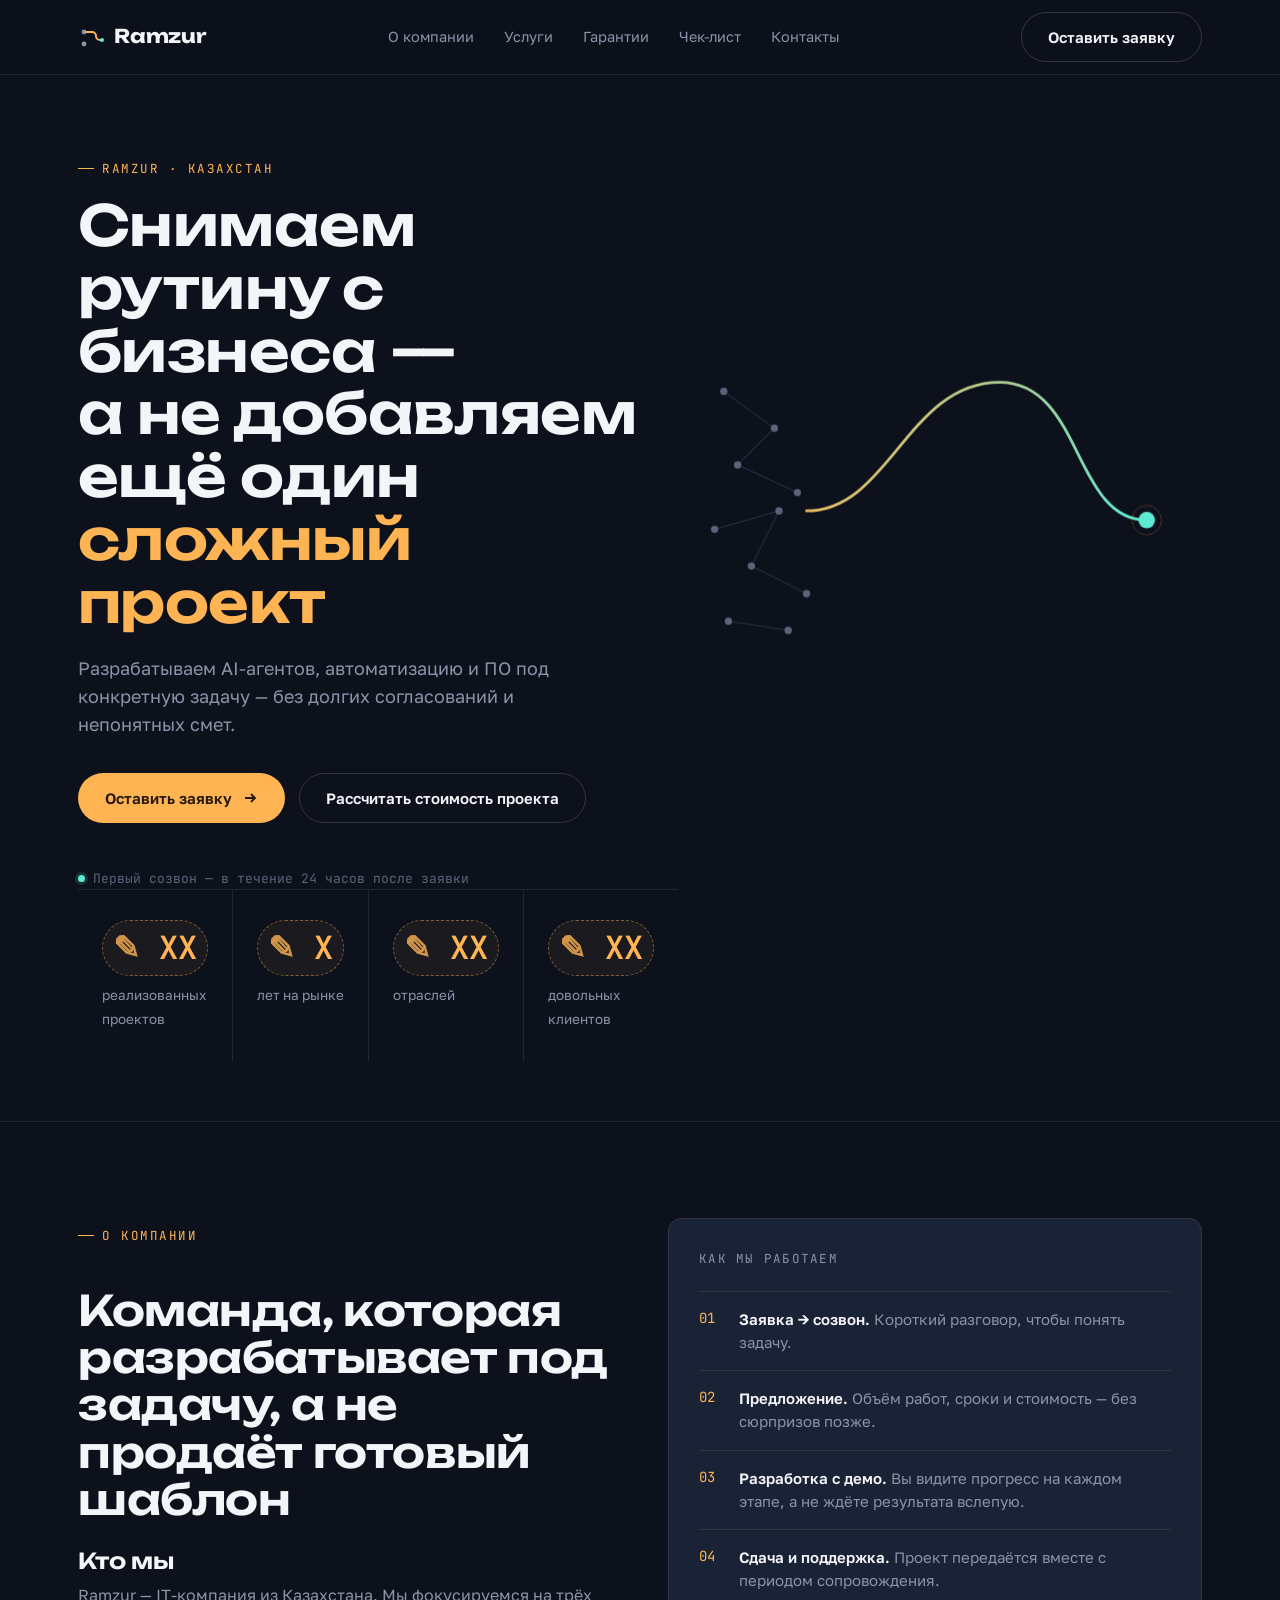
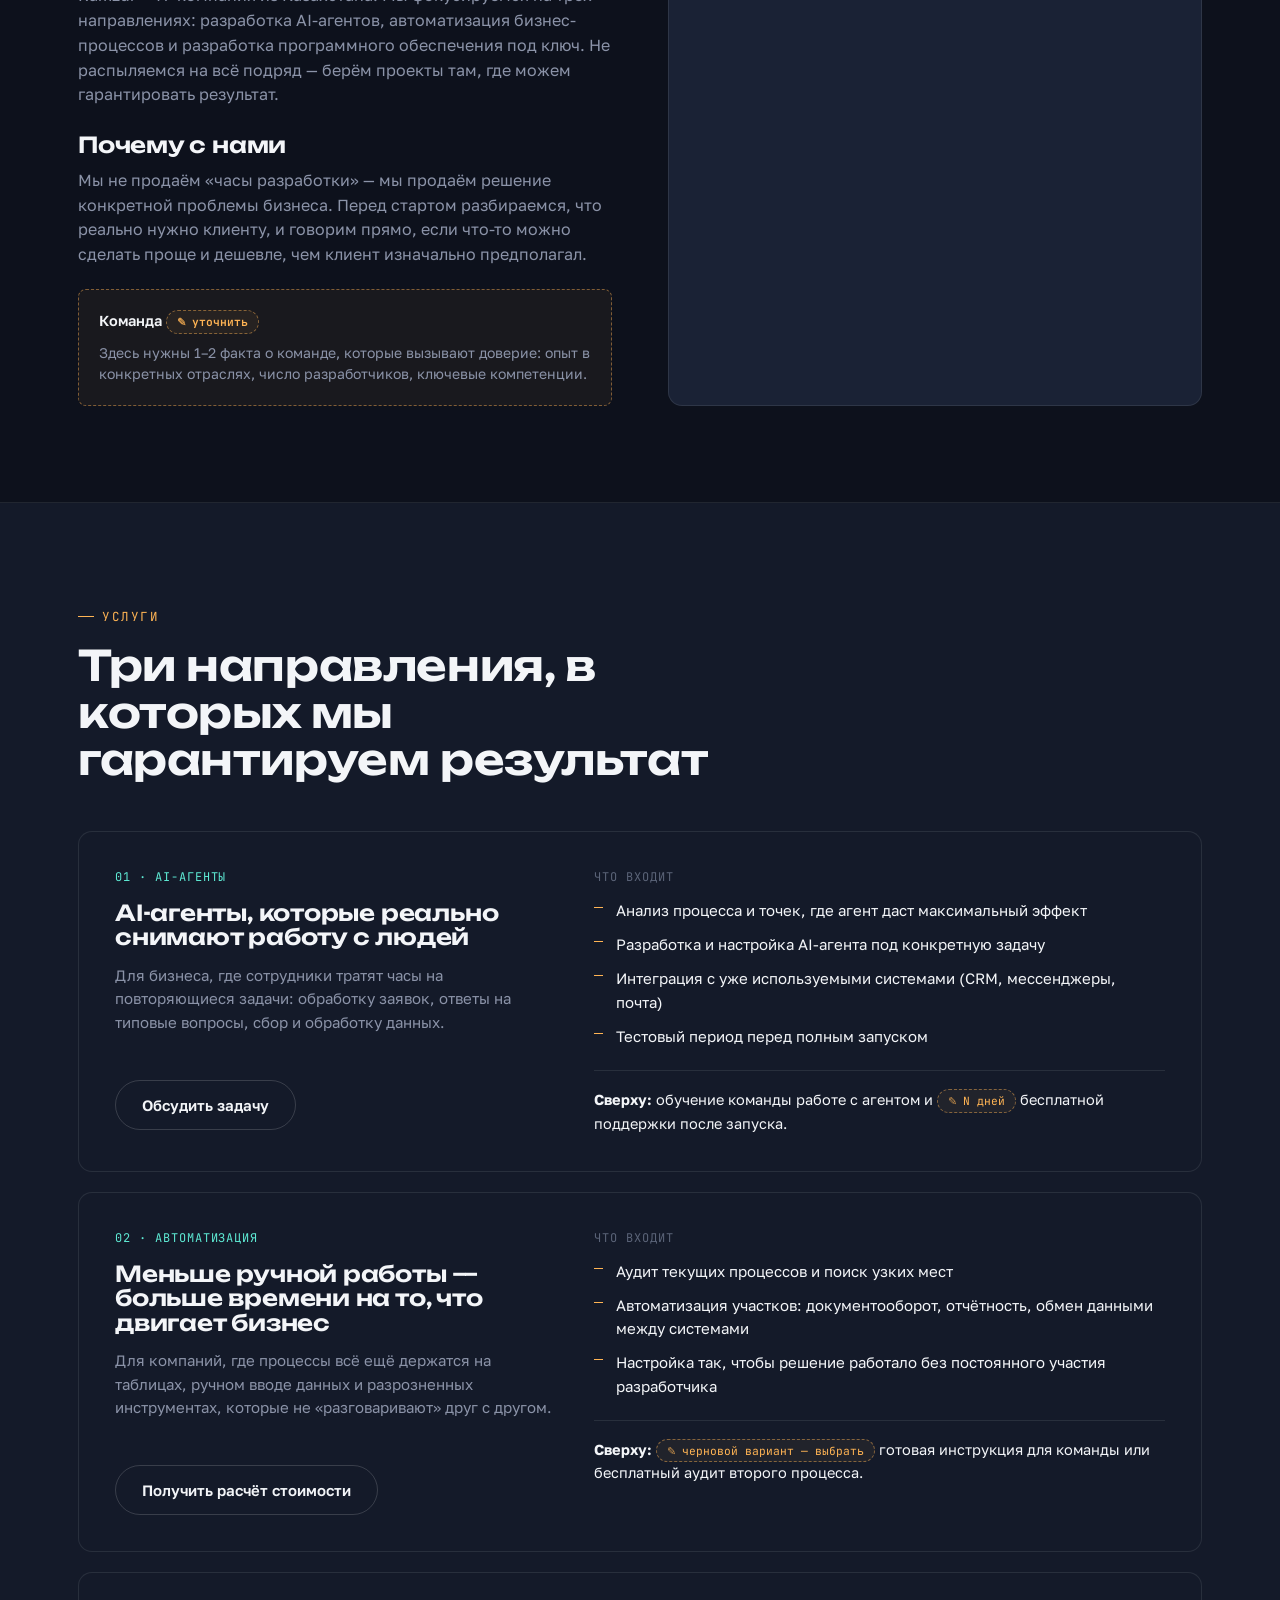
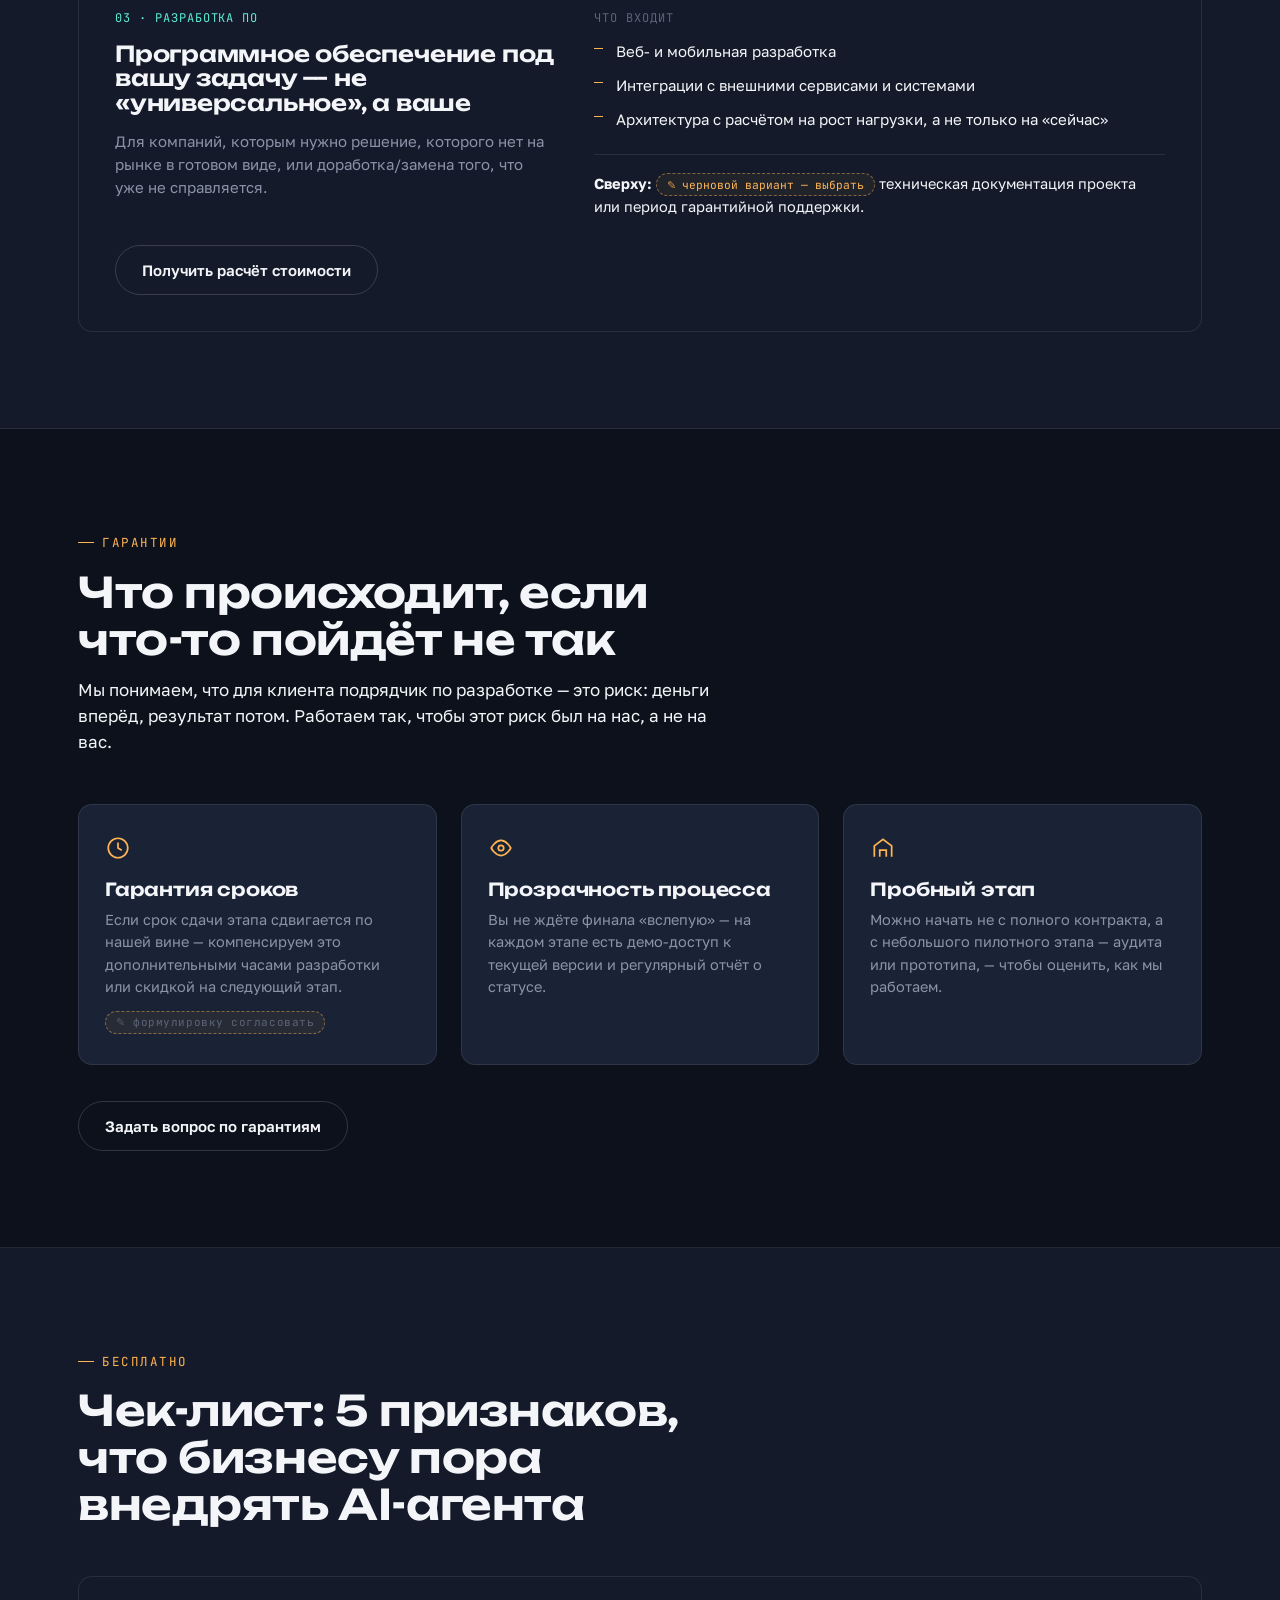
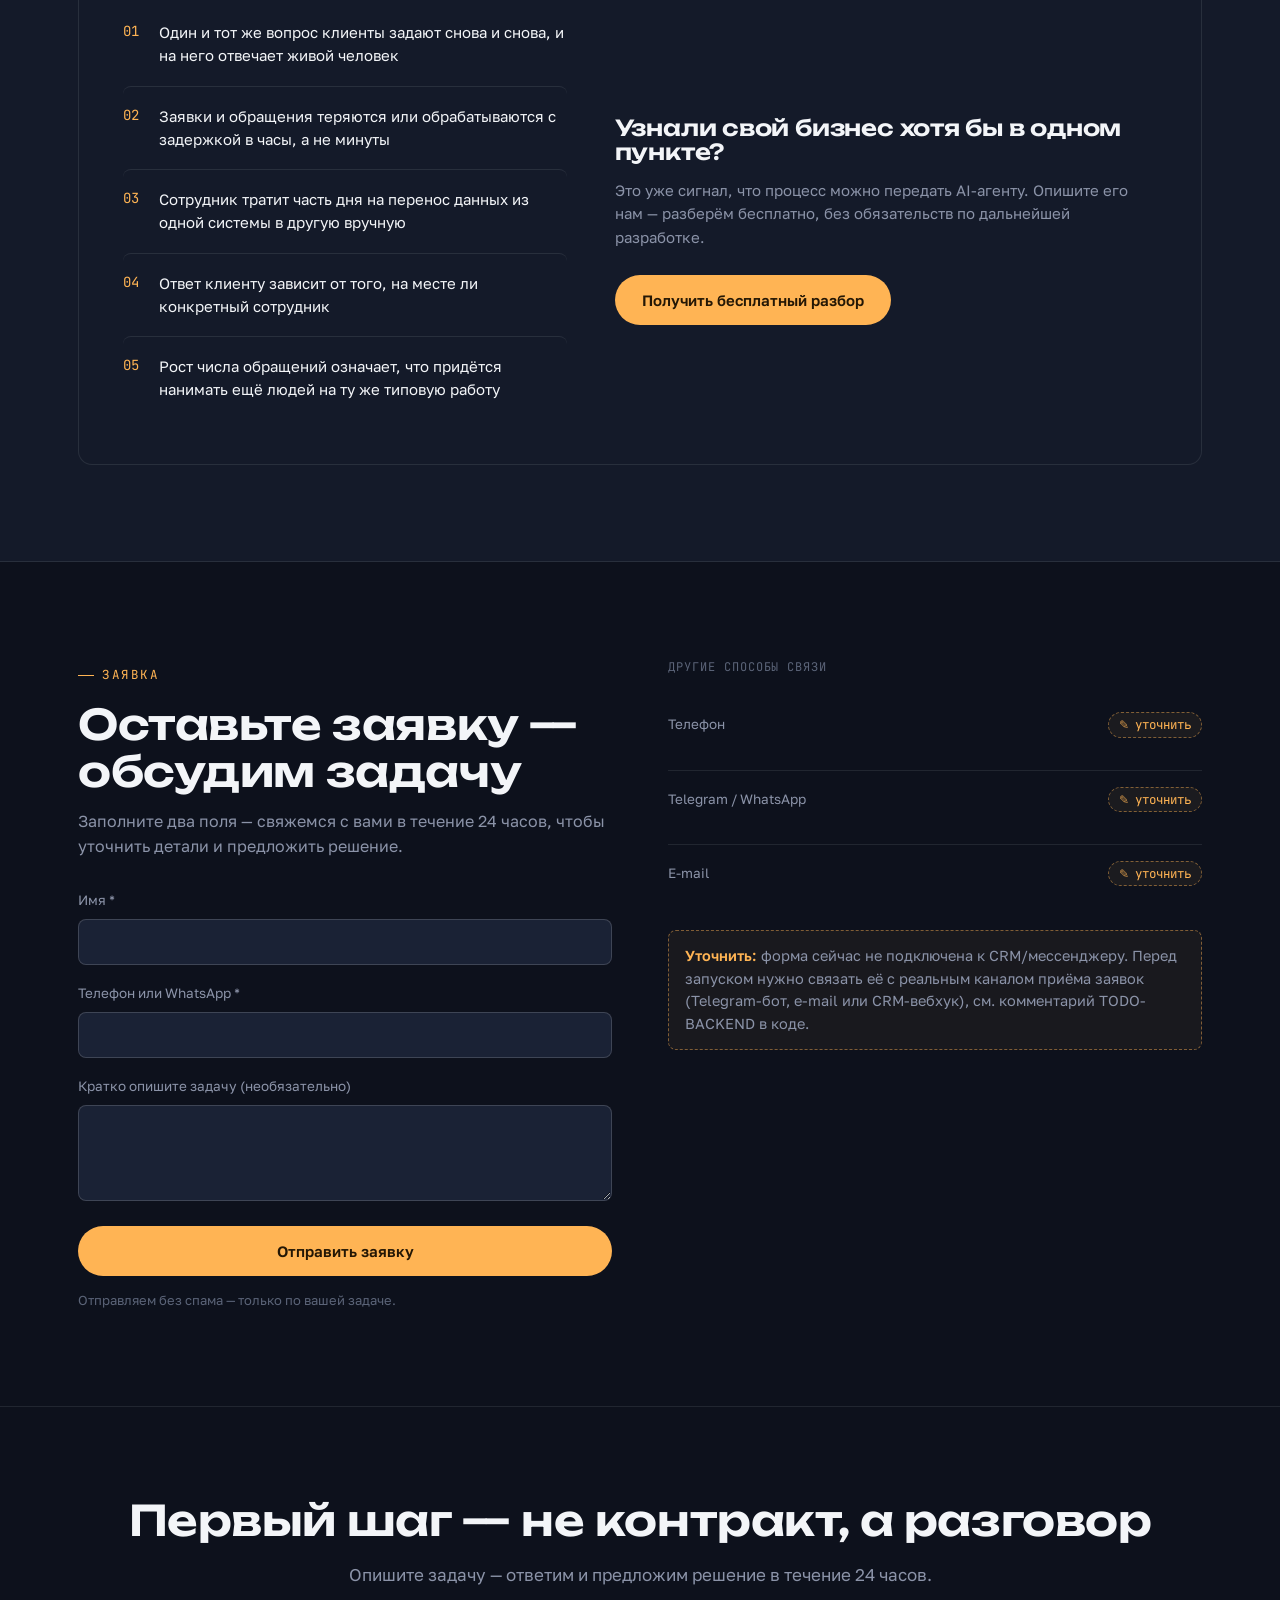
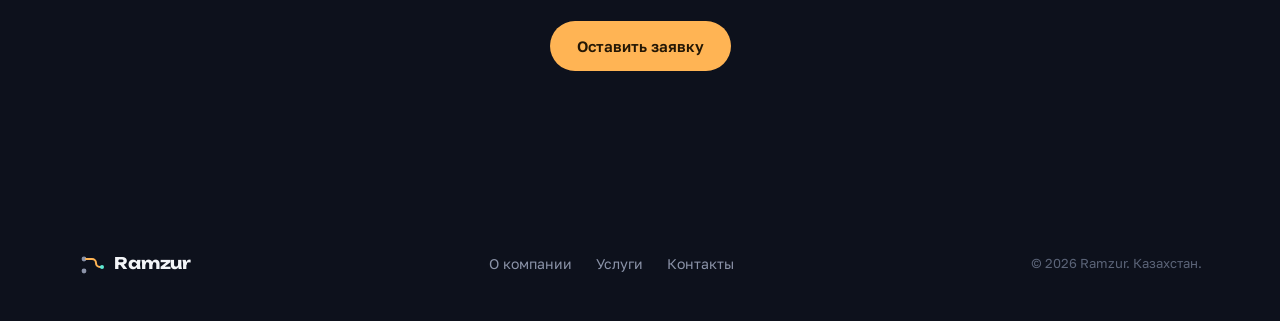
==== index.html @ 0170650f "first commit" ====
<!DOCTYPE html>
<html lang="ru">
<head>
<meta charset="UTF-8">
<meta name="viewport" content="width=device-width, initial-scale=1.0">
<title>Ramzur — автоматизация и AI-агенты для бизнеса</title>
<meta name="description" content="Разрабатываем AI-агентов, автоматизацию процессов и ПО под задачу. Первый созвон — в течение 24 часов после заявки.">

<!--
  ============================================================
  ПЕРЕД ПУБЛИКАЦИЕЙ — ЗАМЕНИТЬ ПЛЕЙСХОЛДЕРЫ:
  Все места, помеченные классом "ph" (пунктирная рамка) и/или
  комментарием "УТОЧНИТЬ", содержат реальные данные компании,
  которые нужно вставить: цифры в шапке, контакты, условия
  гарантии, факты о команде. Список полностью — в конце файла
  в комментарии CHECKLIST-BEFORE-LAUNCH.

  Форма заявки сейчас НЕ отправляет данные на сервер —
  см. комментарий TODO-BACKEND в блоке <script>.
  ============================================================
-->

<link rel="preconnect" href="https://fonts.googleapis.com">
<link rel="preconnect" href="https://fonts.gstatic.com" crossorigin>
<link href="https://fonts.googleapis.com/css2?family=Unbounded:wght@500;600;700;800&family=Golos+Text:wght@400;500;600;700&family=JetBrains+Mono:wght@400;500;600&display=swap" rel="stylesheet">

<link rel="stylesheet" href="style.css">
</head>
<body>
<div class="scroll-progress" id="scrollProgress"></div>

<!-- ============ NAV ============ -->
<header class="nav">
  <div class="wrap">
    <a href="#hero" class="logo">
      <svg viewBox="0 0 26 26" fill="none"><circle cx="6" cy="20" r="2.4" fill="#8B93A8"/><circle cx="6" cy="8" r="2.4" fill="#8B93A8"/><path d="M8 8h6a4 4 0 0 1 4 4v0a4 4 0 0 0 4 4h2" stroke="#FFB454" stroke-width="2" stroke-linecap="round"/><circle cx="24" cy="16" r="2" fill="#5EEAD4"/></svg>
      Ramzur
    </a>
    <nav class="nav-links">
      <a href="#about">О компании</a>
      <a href="#services">Услуги</a>
      <a href="#guarantees">Гарантии</a>
      <a href="#checklist">Чек-лист</a>
      <a href="#contact">Контакты</a>
    </nav>
    <div class="nav-actions">
      <button type="button" class="btn btn-ghost nav-only js-open-modal"
        data-title="Оставьте заявку" data-sub="Заполните два поля — свяжемся с вами в течение 24 часов."
        data-placeholder="">Оставить заявку</button>
      <button class="nav-toggle" id="navToggle" aria-label="Меню">
        <svg viewBox="0 0 24 24" fill="none" stroke="currentColor" stroke-width="1.8"><path d="M3 6h18M3 12h18M3 18h18"/></svg>
      </button>
    </div>
  </div>
  <div class="mobile-menu" id="mobileMenu">
    <a href="#about">О компании</a>
    <a href="#services">Услуги</a>
    <a href="#guarantees">Гарантии</a>
    <a href="#checklist">Чек-лист</a>
    <a href="#contact">Контакты</a>
  </div>
</header>

<!-- ============ HERO ============ -->
<section class="hero" id="hero">
  <div class="wrap">
    <div>
      <span class="eyebrow">Ramzur · Казахстан</span>
      <h1>Снимаем рутину с бизнеса —<br>а не добавляем ещё один <em>сложный проект</em></h1>
      <p class="hero-sub">Разрабатываем AI-агентов, автоматизацию и ПО под конкретную задачу — без долгих согласований и непонятных смет.</p>
      <div class="hero-ctas">
        <button type="button" class="btn btn-primary js-open-modal"
          data-title="Оставьте заявку" data-sub="Заполните два поля — свяжемся с вами в течение 24 часов."
          data-placeholder="">
          Оставить заявку
          <svg viewBox="0 0 16 16" fill="none" stroke="currentColor" stroke-width="1.8"><path d="M3 8h10M9 4l4 4-4 4"/></svg>
        </button>
        <button type="button" class="btn btn-ghost js-open-modal"
          data-title="Расчёт стоимости проекта" data-sub="Расскажите коротко о задаче — пришлём ориентировочный расчёт и сроки."
          data-placeholder="Например: нужен AI-агент для обработки заявок">Рассчитать стоимость проекта</button>
      </div>
      <div class="hero-note"><span class="dot"></span> Первый созвон — в течение 24 часов после заявки</div>
    </div>

    <div class="hero-visual" aria-hidden="true">
      <svg viewBox="0 0 560 420" fill="none">
        <!-- scattered "manual routine" nodes, left side -->
        <g class="chaos-group" stroke="#3A4258" stroke-width="1.4">
          <line class="chaos-line" x1="40" y1="70" x2="95" y2="110"/>
          <line class="chaos-line" x1="95" y1="110" x2="55" y2="150"/>
          <line class="chaos-line" x1="55" y1="150" x2="120" y2="180"/>
          <line class="chaos-line" x1="30" y1="220" x2="100" y2="200"/>
          <line class="chaos-line" x1="100" y1="200" x2="70" y2="260"/>
          <line class="chaos-line" x1="70" y1="260" x2="130" y2="290"/>
          <line class="chaos-line" x1="45" y1="320" x2="110" y2="330"/>
        </g>
        <g fill="#5B6478">
          <circle cx="40" cy="70" r="4"/>
          <circle cx="95" cy="110" r="4"/>
          <circle cx="55" cy="150" r="4"/>
          <circle cx="120" cy="180" r="4"/>
          <circle cx="30" cy="220" r="4"/>
          <circle cx="100" cy="200" r="4"/>
          <circle cx="70" cy="260" r="4"/>
          <circle cx="130" cy="290" r="4"/>
          <circle cx="45" cy="320" r="4"/>
          <circle cx="110" cy="330" r="4"/>
        </g>

        <!-- the resolving flow line -->
        <path class="flow-path" d="M130 200 C 220 200, 240 60, 340 60 C 430 60, 420 210, 500 210"
          stroke="url(#flowGrad)" stroke-width="3" stroke-linecap="round" fill="none"
          pathLength="1"/>

        <circle class="flow-node" cx="500" cy="210" r="9" fill="url(#flowGrad)"/>
        <circle cx="500" cy="210" r="16" fill="none" stroke="#FFB454" stroke-opacity="0.25" stroke-width="1"/>
        <circle class="pulse-ring" cx="500" cy="210" r="16" fill="none" stroke="#FFB454" stroke-width="1.2"/>

        <defs>
          <linearGradient id="flowGrad" x1="130" y1="60" x2="500" y2="210" gradientUnits="userSpaceOnUse">
            <stop offset="0" stop-color="#FFB454"/>
            <stop offset="1" stop-color="#5EEAD4"/>
          </linearGradient>
        </defs>
      </svg>
    </div>
  </div>

  <div class="wrap">
    <div class="stats">
      <div class="stat reveal"><span class="stat-num ph">XX</span><span class="stat-label">реализованных проектов</span></div>
      <div class="stat reveal"><span class="stat-num ph">X</span><span class="stat-label">лет на рынке</span></div>
      <div class="stat reveal"><span class="stat-num ph">XX</span><span class="stat-label">отраслей</span></div>
      <div class="stat reveal"><span class="stat-num ph">XX</span><span class="stat-label">довольных клиентов</span></div>
    </div>
  </div>
</section>

<!-- ============ ABOUT ============ -->
<section class="section" id="about">
  <div class="wrap about-grid">
    <div class="about-copy reveal">
      <span class="eyebrow">О компании</span>
      <h2>Команда, которая разрабатывает под задачу, а не продаёт готовый шаблон</h2>
      <div>
        <h3>Кто мы</h3>
        <p class="muted">Ramzur — IT-компания из Казахстана. Мы фокусируемся на трёх направлениях: разработка AI-агентов, автоматизация бизнес-процессов и разработка программного обеспечения под ключ. Не распыляемся на всё подряд — берём проекты там, где можем гарантировать результат.</p>
      </div>
      <div>
        <h3>Почему с нами</h3>
        <p class="muted">Мы не продаём «часы разработки» — мы продаём решение конкретной проблемы бизнеса. Перед стартом разбираемся, что реально нужно клиенту, и говорим прямо, если что-то можно сделать проще и дешевле, чем клиент изначально предполагал.</p>
      </div>
      <div class="team-card">
        <p style="margin-bottom:8px; color:var(--text); font-weight:600; font-size:14.5px;">Команда <span class="ph">уточнить</span></p>
        <p class="muted" style="font-size:14px;">Здесь нужны 1–2 факта о команде, которые вызывают доверие: опыт в конкретных отраслях, число разработчиков, ключевые компетенции.</p>
      </div>
    </div>

    <div class="method reveal">
      <div class="method-title">Как мы работаем</div>
      <div class="method-step"><span class="n">01</span><p><strong>Заявка → созвон.</strong> Короткий разговор, чтобы понять задачу.</p></div>
      <div class="method-step"><span class="n">02</span><p><strong>Предложение.</strong> Объём работ, сроки и стоимость — без сюрпризов позже.</p></div>
      <div class="method-step"><span class="n">03</span><p><strong>Разработка с демо.</strong> Вы видите прогресс на каждом этапе, а не ждёте результата вслепую.</p></div>
      <div class="method-step"><span class="n">04</span><p><strong>Сдача и поддержка.</strong> Проект передаётся вместе с периодом сопровождения.</p></div>
    </div>
  </div>
</section>

<!-- ============ SERVICES ============ -->
<section class="section section--alt" id="services">
  <div class="wrap">
    <div class="section-head reveal">
      <span class="eyebrow">Услуги</span>
      <h2>Три направления, в которых мы гарантируем результат</h2>
    </div>

    <div class="service-list">
      <!-- 3.1 AI agents -->
      <div class="service reveal">
        <div>
          <span class="service-tag">01 · AI-агенты</span>
          <h3>AI-агенты, которые реально снимают работу с людей</h3>
          <p class="service-for">Для бизнеса, где сотрудники тратят часы на повторяющиеся задачи: обработку заявок, ответы на типовые вопросы, сбор и обработку данных.</p>
          <button type="button" class="btn btn-ghost service-cta js-open-modal"
            data-title="Обсудим AI-агента для вашей задачи" data-sub="Опишите процесс — скажем прямо, поможет ли здесь AI-агент и что для этого нужно."
            data-placeholder="Например: хотим автоматизировать ответы на частые вопросы клиентов">Обсудить задачу</button>
        </div>
        <div>
          <p class="stack-label">Что входит</p>
          <ul class="stack-list">
            <li>Анализ процесса и точек, где агент даст максимальный эффект</li>
            <li>Разработка и настройка AI-агента под конкретную задачу</li>
            <li>Интеграция с уже используемыми системами (CRM, мессенджеры, почта)</li>
            <li>Тестовый период перед полным запуском</li>
          </ul>
          <div class="bonus"><b>Сверху:</b> обучение команды работе с агентом и <span class="ph">N дней</span> бесплатной поддержки после запуска.</div>
        </div>
      </div>

      <!-- 3.2 Automation -->
      <div class="service reveal">
        <div>
          <span class="service-tag">02 · Автоматизация</span>
          <h3>Меньше ручной работы — больше времени на то, что двигает бизнес</h3>
          <p class="service-for">Для компаний, где процессы всё ещё держатся на таблицах, ручном вводе данных и разрозненных инструментах, которые не «разговаривают» друг с другом.</p>
          <button type="button" class="btn btn-ghost service-cta js-open-modal"
            data-title="Расчёт стоимости: автоматизация процессов" data-sub="Опишите процесс — оценим объём работ и ориентировочный бюджет."
            data-placeholder="Например: нужно связать CRM и бухгалтерию, сейчас переносим данные вручную">Получить расчёт стоимости</button>
        </div>
        <div>
          <p class="stack-label">Что входит</p>
          <ul class="stack-list">
            <li>Аудит текущих процессов и поиск узких мест</li>
            <li>Автоматизация участков: документооборот, отчётность, обмен данными между системами</li>
            <li>Настройка так, чтобы решение работало без постоянного участия разработчика</li>
          </ul>
          <div class="bonus"><b>Сверху:</b> <span class="ph">черновой вариант — выбрать</span> готовая инструкция для команды или бесплатный аудит второго процесса.</div>
        </div>
      </div>

      <!-- 3.3 Custom software -->
      <div class="service reveal">
        <div>
          <span class="service-tag">03 · Разработка ПО</span>
          <h3>Программное обеспечение под вашу задачу — не «универсальное», а ваше</h3>
          <p class="service-for">Для компаний, которым нужно решение, которого нет на рынке в готовом виде, или доработка/замена того, что уже не справляется.</p>
          <button type="button" class="btn btn-ghost service-cta js-open-modal"
            data-title="Расчёт стоимости: разработка ПО" data-sub="Опишите задачу — оценим объём работ и сроки."
            data-placeholder="Например: нужен внутренний сервис для учёта заказов">Получить расчёт стоимости</button>
        </div>
        <div>
          <p class="stack-label">Что входит</p>
          <ul class="stack-list">
            <li>Веб- и мобильная разработка</li>
            <li>Интеграции с внешними сервисами и системами</li>
            <li>Архитектура с расчётом на рост нагрузки, а не только на «сейчас»</li>
          </ul>
          <div class="bonus"><b>Сверху:</b> <span class="ph">черновой вариант — выбрать</span> техническая документация проекта или период гарантийной поддержки.</div>
        </div>
      </div>
    </div>
  </div>
</section>

<!-- ============ GUARANTEES ============ -->
<section class="section" id="guarantees">
  <div class="wrap">
    <div class="section-head reveal">
      <span class="eyebrow">Гарантии</span>
      <h2>Что происходит, если что-то пойдёт не так</h2>
      <p>Мы понимаем, что для клиента подрядчик по разработке — это риск: деньги вперёд, результат потом. Работаем так, чтобы этот риск был на нас, а не на вас.</p>
    </div>

    <div class="guarantee-grid">
      <div class="guarantee reveal">
        <svg viewBox="0 0 24 24" fill="none" stroke="currentColor" stroke-width="1.6"><circle cx="12" cy="12" r="9"/><path d="M12 7v5l3.5 2"/></svg>
        <h3>Гарантия сроков</h3>
        <p>Если срок сдачи этапа сдвигается по нашей вине — компенсируем это дополнительными часами разработки или скидкой на следующий этап.</p>
        <span class="draft-tag ph">формулировку согласовать</span>
      </div>
      <div class="guarantee reveal">
        <svg viewBox="0 0 24 24" fill="none" stroke="currentColor" stroke-width="1.6"><path d="M3 12s3.5-7 9-7 9 7 9 7-3.5 7-9 7-9-7-9-7Z"/><circle cx="12" cy="12" r="2.5"/></svg>
        <h3>Прозрачность процесса</h3>
        <p>Вы не ждёте финала «вслепую» — на каждом этапе есть демо-доступ к текущей версии и регулярный отчёт о статусе.</p>
      </div>
      <div class="guarantee reveal">
        <svg viewBox="0 0 24 24" fill="none" stroke="currentColor" stroke-width="1.6"><path d="M4 20V10l8-6 8 6v10"/><path d="M9 20v-6h6v6"/></svg>
        <h3>Пробный этап</h3>
        <p>Можно начать не с полного контракта, а с небольшого пилотного этапа — аудита или прототипа, — чтобы оценить, как мы работаем.</p>
      </div>
    </div>

    <div style="margin-top:36px;">
      <button type="button" class="btn btn-ghost js-open-modal"
        data-title="Вопрос по гарантиям" data-sub="Опишите, что хотите уточнить — ответим до звонка."
        data-placeholder="Например: как оформляется гарантия сроков?">Задать вопрос по гарантиям</button>
    </div>
  </div>
</section>

<!-- ============ LEAD MAGNET / CHECKLIST ============ -->
<section class="section section--alt" id="checklist">
  <div class="wrap">
    <div class="section-head reveal">
      <span class="eyebrow">Бесплатно</span>
      <h2>Чек-лист: 5 признаков, что бизнесу пора внедрять AI-агента</h2>
    </div>

    <div class="checklist-panel reveal">
      <ol class="checklist-items">
        <li class="reveal"><span class="num">01</span><span>Один и тот же вопрос клиенты задают снова и снова, и на него отвечает живой человек</span></li>
        <li class="reveal"><span class="num">02</span><span>Заявки и обращения теряются или обрабатываются с задержкой в часы, а не минуты</span></li>
        <li class="reveal"><span class="num">03</span><span>Сотрудник тратит часть дня на перенос данных из одной системы в другую вручную</span></li>
        <li class="reveal"><span class="num">04</span><span>Ответ клиенту зависит от того, на месте ли конкретный сотрудник</span></li>
        <li class="reveal"><span class="num">05</span><span>Рост числа обращений означает, что придётся нанимать ещё людей на ту же типовую работу</span></li>
      </ol>
      <div class="checklist-side">
        <h3>Узнали свой бизнес хотя бы в одном пункте?</h3>
        <p>Это уже сигнал, что процесс можно передать AI-агенту. Опишите его нам — разберём бесплатно, без обязательств по дальнейшей разработке.</p>
        <button type="button" class="btn btn-primary js-open-modal" style="align-self:flex-start;"
          data-title="Бесплатный разбор вашего процесса" data-sub="Опишите процесс — посмотрим, что можно передать AI-агенту, без обязательств."
          data-placeholder="Например: обработка заявок в мессенджере занимает часы каждый день">Получить бесплатный разбор</button>
      </div>
    </div>
  </div>
</section>

<!-- ============ CONTACT ============ -->
<section class="section" id="contact">
  <div class="wrap contact-grid reveal">
    <div>
      <span class="eyebrow">Заявка</span>
      <h2 style="margin-bottom:14px;">Оставьте заявку — обсудим задачу</h2>
      <p class="muted" style="margin-bottom:32px; font-size:16px;">Заполните два поля — свяжемся с вами в течение 24 часов, чтобы уточнить детали и предложить решение.</p>

      <div class="form-success" id="formSuccess">Заявка получена. Свяжемся с вами в течение 24 часов.</div>

      <form id="leadForm">
        <div class="form-field">
          <label for="name">Имя *</label>
          <input type="text" id="name" name="name" required>
        </div>
        <div class="form-field">
          <label for="phone">Телефон или WhatsApp *</label>
          <input type="tel" id="phone" name="phone" required>
        </div>
        <div class="form-field">
          <label for="task">Кратко опишите задачу (необязательно)</label>
          <textarea id="task" name="task"></textarea>
        </div>
        <button type="submit" class="btn btn-primary" style="width:100%;">Отправить заявку</button>
        <p class="form-note">Отправляем без спама — только по вашей задаче.</p>
      </form>
    </div>

    <div>
      <p class="stack-label" style="margin-bottom:20px;">Другие способы связи</p>
      <div class="alt-contacts">
        <div class="alt-contact"><span class="label">Телефон</span><span class="ph">уточнить</span></div>
        <div class="alt-contact"><span class="label">Telegram / WhatsApp</span><span class="ph">уточнить</span></div>
        <div class="alt-contact"><span class="label">E-mail</span><span class="ph">уточнить</span></div>
      </div>
      <div class="ph-block" style="margin-top:28px;">
        <b>Уточнить:</b> форма сейчас не подключена к CRM/мессенджеру. Перед запуском нужно связать её с реальным каналом приёма заявок (Telegram-бот, e-mail или CRM-вебхук), см. комментарий TODO-BACKEND в коде.
      </div>
    </div>
  </div>
</section>

<!-- ============ FINAL CTA ============ -->
<section class="cta-final">
  <div class="wrap reveal">
    <h2>Первый шаг — не контракт, а разговор</h2>
    <p>Опишите задачу — ответим и предложим решение в течение 24 часов.</p>
    <div class="hero-ctas">
      <button type="button" class="btn btn-primary js-open-modal"
        data-title="Оставьте заявку" data-sub="Заполните два поля — свяжемся с вами в течение 24 часов."
        data-placeholder="">Оставить заявку</button>
    </div>
  </div>
</section>

<!-- ============ FOOTER ============ -->
<footer>
  <div class="wrap">
    <div class="logo" style="font-size:16px;">
      <svg viewBox="0 0 26 26" width="20" height="20" fill="none"><circle cx="6" cy="20" r="2.4" fill="#8B93A8"/><circle cx="6" cy="8" r="2.4" fill="#8B93A8"/><path d="M8 8h6a4 4 0 0 1 4 4v0a4 4 0 0 0 4 4h2" stroke="#FFB454" stroke-width="2" stroke-linecap="round"/><circle cx="24" cy="16" r="2" fill="#5EEAD4"/></svg>
      Ramzur
    </div>
    <div class="footer-links">
      <a href="#about">О компании</a>
      <a href="#services">Услуги</a>
      <a href="#contact">Контакты</a>
    </div>
    <div class="footer-copy">© 2026 Ramzur. Казахстан.</div>
  </div>
</footer>

<script src="script.js" defer></script>

<!--
  ============================================================
  CHECKLIST-BEFORE-LAUNCH — всё, что нужно вставить от Ramzur:

  1. Блок «в цифрах» (hero): число проектов, лет на рынке,
     число отраслей, число довольных клиентов.
  2. Раздел «О компании» → карточка «Команда»: 1–2 факта,
     вызывающих доверие (опыт, число разработчиков, ниши).
  3. Услуга «AI-агенты» → бонус: количество дней поддержки.
  4. Услуга «Автоматизация» → бонус: выбрать один вариант
     (инструкция для команды / аудит второго процесса).
  5. Услуга «Разработка ПО» → бонус: выбрать один вариант
     (техдокументация / период гарантийной поддержки).
  6. Гарантия сроков — согласовать точную юридическую
     формулировку условий компенсации.
  7. Контакты: телефон, Telegram/WhatsApp, e-mail.
  8. Подключить форму заявки к реальному каналу приёма
     заявок (см. TODO-BACKEND в <script> выше).
  9. Раздел «Портфолио/кейсы» намеренно не включён (по
     договорённости) — при готовности кейсов его можно
     добавить между блоками #about и #services, сохранив
     ту же сетку карточек, что в #services.
  ============================================================
-->

<!-- ============ LEAD MODAL (opens from CTA buttons across the page) ============ -->
<div class="modal-overlay" id="modalOverlay" aria-hidden="true">
  <div class="modal" role="dialog" aria-modal="true" aria-labelledby="modalTitle">
    <button type="button" class="modal-close" id="modalClose" aria-label="Закрыть">
      <svg viewBox="0 0 24 24" fill="none" stroke="currentColor" stroke-width="1.8"><path d="M6 6l12 12M18 6L6 18"/></svg>
    </button>

    <h3 id="modalTitle">Оставьте заявку</h3>
    <p id="modalSub" class="muted modal-sub">Заполните два поля — свяжемся с вами в течение 24 часов.</p>

    <div class="form-success" id="modalSuccess">Заявка получена. Свяжемся с вами в течение 24 часов.</div>

    <form id="modalForm">
      <div class="form-field">
        <label for="modalName">Имя *</label>
        <input type="text" id="modalName" required>
      </div>
      <div class="form-field">
        <label for="modalPhone">Телефон или WhatsApp *</label>
        <input type="tel" id="modalPhone" required>
      </div>
      <div class="form-field">
        <label for="modalTask">Кратко опишите задачу (необязательно)</label>
        <textarea id="modalTask" placeholder=""></textarea>
      </div>
      <button type="submit" class="btn btn-primary" style="width:100%;">Отправить заявку</button>
      <p class="form-note">Отправляем без спама — только по вашей задаче.</p>
    </form>
  </div>
</div>

</body>
</html>
---- style.css ----
:root{
    --bg: #0D111C;
    --surface: #141A29;
    --surface-2: #1A2235;
    --surface-3: #202A40;
    --line: rgba(245,246,248,0.09);
    --line-strong: rgba(245,246,248,0.16);
    --text: #F3F5F8;
    --text-muted: #8B93A8;
    --text-faint: #5B6478;
    --amber: #FFB454;
    --amber-ink: #241705;
    --teal: #5EEAD4;
    --danger-line: rgba(255,180,84,0.45);
    --error: #FF7A7A;
    --ease: cubic-bezier(.4,0,.2,1);

    --font-display: 'Unbounded', sans-serif;
    --font-body: 'Golos Text', sans-serif;
    --font-mono: 'JetBrains Mono', monospace;

    --container: 1180px;
    --radius: 14px;
    --radius-sm: 8px;
  }

  *{ box-sizing: border-box; }
  html{ scroll-behavior: smooth; }
  html, body{ margin:0; padding:0; }

  body{
    background: var(--bg);
    color: var(--text);
    font-family: var(--font-body);
    font-size: 16px;
    line-height: 1.55;
    -webkit-font-smoothing: antialiased;
    overflow-x: hidden;
    opacity: 0;
    animation: pageIn .5s var(--ease) forwards;
  }
  @keyframes pageIn{ to{ opacity: 1; } }

  /* thin flow-gradient bar tracking scroll progress, echoes the hero motif */
  .scroll-progress{
    position: fixed;
    top: 0; left: 0;
    height: 3px;
    width: 0%;
    background: linear-gradient(90deg, var(--amber), var(--teal));
    z-index: 200;
    transition: width .12s linear;
  }

  ::selection{ background: var(--amber); color: var(--amber-ink); }

  img, svg{ display:block; max-width:100%; }
  a{ color: inherit; text-decoration:none; }
  button{ font-family: inherit; cursor:pointer; }
  input, textarea{ font-family: inherit; }

  .wrap{
    max-width: var(--container);
    margin: 0 auto;
    padding: 0 28px;
  }

  .eyebrow{
    font-family: var(--font-mono);
    font-size: 12.5px;
    letter-spacing: 0.12em;
    text-transform: uppercase;
    color: var(--amber);
    display: inline-flex;
    align-items: center;
    gap: 8px;
    margin: 0 0 16px;
  }
  .eyebrow::before{
    content:"";
    width: 16px; height: 1px;
    background: var(--amber);
    display:inline-block;
  }

  h1, h2, h3{
    font-family: var(--font-display);
    font-weight: 600;
    line-height: 1.12;
    letter-spacing: -0.01em;
    margin: 0;
  }

  h2{ font-size: clamp(28px, 3.6vw, 42px); }
  h3{ font-size: clamp(19px, 2vw, 22px); font-weight: 600; }

  p{ margin: 0; }
  .muted{ color: var(--text-muted); }

  .section{
    padding: 96px 0;
    position: relative;
    border-bottom: 1px solid var(--line);
    scroll-margin-top: 84px;
  }
  .hero{ scroll-margin-top: 84px; }
  .section--tight{ padding: 72px 0; }
  .section--alt{ background: var(--surface); }
  .section-head{
    max-width: 640px;
    margin: 0 0 48px;
  }
  .section-head p{ margin-top: 14px; font-size: 17px; }

  /* ---------- Placeholder styling ---------- */
  .ph{
    display: inline-flex;
    align-items: center;
    gap: 6px;
    padding: 2px 10px;
    border: 1px dashed var(--danger-line);
    border-radius: 100px;
    color: var(--amber);
    font-family: var(--font-mono);
    font-size: 0.78em;
    white-space: nowrap;
    background: rgba(255,180,84,0.06);
  }
  .ph::before{ content:"✎ "; opacity:0.8; }
  .ph-block{
    border: 1px dashed var(--danger-line);
    background: rgba(255,180,84,0.05);
    border-radius: var(--radius-sm);
    padding: 14px 16px;
    font-size: 14.5px;
    color: var(--text-muted);
  }
  .ph-block b{ color: var(--amber); font-weight: 600; }

  /* ---------- Buttons ---------- */
  .btn{
    display: inline-flex;
    align-items: center;
    justify-content: center;
    gap: 10px;
    padding: 15px 26px;
    border-radius: 100px;
    font-family: var(--font-body);
    font-weight: 600;
    font-size: 15px;
    border: 1px solid transparent;
    transition: transform .15s ease, background .2s ease, border-color .2s ease;
    white-space: nowrap;
  }
  .btn:active{ transform: scale(0.97); }
  .btn-primary{
    background: var(--amber);
    color: var(--amber-ink);
  }
  .btn-primary:hover{ background:#ffc478; }
  .btn-ghost{
    background: transparent;
    border-color: var(--line-strong);
    color: var(--text);
  }
  .btn-ghost:hover{ border-color: var(--amber); color: var(--amber); }
  .btn svg{ width:16px; height:16px; }

  /* ---------- Nav ---------- */
  .nav{
    position: sticky;
    top: 0;
    z-index: 50;
    background: rgba(13,17,28,0.85);
    backdrop-filter: blur(10px);
    border-bottom: 1px solid var(--line);
  }
  .nav .wrap{
    display:flex;
    align-items:center;
    justify-content:space-between;
    height: 74px;
  }
  .logo{
    display:flex; align-items:center; gap:10px;
    font-family: var(--font-display);
    font-weight: 700;
    font-size: 19px;
    letter-spacing: -0.01em;
  }
  .logo svg{ width:26px; height:26px; }
  .nav-links{
    display:flex; align-items:center; gap: 30px;
    font-size: 14.5px;
    color: var(--text-muted);
  }
  .nav-links a:hover{ color: var(--text); }
  .nav-actions{ display:flex; align-items:center; gap:14px; }
  .nav-toggle{
    display:none;
    background:none; border:none; color:var(--text);
    width:36px; height:36px;
  }
  @media (max-width: 900px){
    .nav-links{ display:none; }
    .nav-toggle{ display:flex; align-items:center; justify-content:center; }
    .btn-ghost.nav-only{ display:none; }
  }

  .mobile-menu{
    display:none;
    flex-direction:column;
    gap: 2px;
    background: var(--surface);
    border-bottom: 1px solid var(--line);
  }
  .mobile-menu.open{ display:flex; }
  .mobile-menu a{
    padding: 16px 28px;
    border-top: 1px solid var(--line);
    color: var(--text-muted);
    font-size: 15px;
  }

  /* ---------- Hero ---------- */
  .hero{
    padding-top: 76px;
    padding-bottom: 60px;
    border-bottom: 1px solid var(--line);
    overflow: hidden;
  }
  .hero .wrap{
    display: grid;
    grid-template-columns: 1.05fr 0.95fr;
    gap: 40px;
    align-items: center;
  }
  .hero h1{
    font-size: clamp(32px, 4.6vw, 56px);
    margin-bottom: 22px;
  }
  .hero h1 em{
    font-style: normal;
    color: var(--amber);
  }
  .hero-sub{
    font-size: 18px;
    color: var(--text-muted);
    max-width: 480px;
    margin-bottom: 34px;
  }
  .hero-ctas{ display:flex; gap:14px; flex-wrap:wrap; margin-bottom: 46px;}
  .hero-note{
    font-family: var(--font-mono);
    font-size: 13px;
    color: var(--text-faint);
    display:flex; align-items:center; gap:8px;
  }
  .hero-note .dot{
    width:7px; height:7px; border-radius:50%;
    background: var(--teal);
    box-shadow: 0 0 0 3px rgba(94,234,212,0.15);
  }

  .hero-visual{ position:relative; }
  .hero-visual svg{ width:100%; height:auto; }

  /* stats */
  .stats{
    display:grid;
    grid-template-columns: repeat(4,1fr);
    border-top: 1px solid var(--line);
  }
  .stat{
    padding: 30px 24px;
    border-right: 1px solid var(--line);
  }
  .stat:last-child{ border-right:none; }
  .stat-num{
    font-family: var(--font-mono);
    font-size: clamp(24px, 2.6vw, 32px);
    font-weight: 600;
    color: var(--amber);
    display:block;
    margin-bottom: 6px;
  }
  .stat-label{ font-size: 13.5px; color: var(--text-muted); }
  @media (max-width: 760px){
    .stats{ grid-template-columns: repeat(2,1fr); }
    .stat{ border-bottom: 1px solid var(--line); }
  }

  /* ---------- About ---------- */
  .about-grid{
    display:grid;
    grid-template-columns: 1fr 1fr;
    gap: 56px;
  }
  .about-copy > *+*{ margin-top: 26px; }
  .about-copy h3{ margin-bottom: 10px; }

  .method{
    background: var(--surface-2);
    border: 1px solid var(--line);
    border-radius: var(--radius);
    padding: 30px;
  }
  .method-title{
    font-family: var(--font-mono);
    font-size: 12.5px;
    text-transform: uppercase;
    letter-spacing: .1em;
    color: var(--text-muted);
    margin-bottom: 22px;
  }
  .method-step{
    display:flex; gap:16px;
    padding: 16px 0;
    border-top: 1px solid var(--line);
  }
  .method-step:first-of-type{ border-top:none; padding-top:0; }
  .method-step .n{
    font-family: var(--font-mono);
    color: var(--amber);
    font-size: 14px;
    flex: 0 0 24px;
  }
  .method-step p{ font-size: 15px; color: var(--text-muted); }
  .method-step strong{ color: var(--text); font-weight:600; }

  .team-card{
    margin-top: 22px;
    padding: 20px;
    border: 1px dashed var(--danger-line);
    border-radius: var(--radius-sm);
    background: rgba(255,180,84,0.05);
  }

  @media (max-width: 880px){
    .about-grid{ grid-template-columns: 1fr; }
  }
  .about-grid .method{ transition-delay: 130ms; }

  /* ---------- Services ---------- */
  .service-list{ display:flex; flex-direction:column; gap: 20px; }
  .service{
    background: var(--surface);
    border: 1px solid var(--line);
    border-radius: var(--radius);
    padding: 36px;
    display:grid;
    grid-template-columns: 1fr 1.3fr;
    gap: 40px;
  }
  .service-tag{
    font-family: var(--font-mono);
    font-size: 12px;
    color: var(--teal);
    text-transform: uppercase;
    letter-spacing: .08em;
    margin-bottom: 14px;
    display:block;
  }
  .service h3{ margin-bottom: 14px; }
  .service-for{ color: var(--text-muted); font-size: 15px; margin-bottom: 22px; }
  .service-cta{ margin-top: 24px; }

  .stack-label{
    font-family: var(--font-mono);
    font-size: 12px;
    color: var(--text-faint);
    text-transform: uppercase;
    letter-spacing: .08em;
    margin: 0 0 12px;
  }
  .stack-list{ list-style:none; margin:0 0 22px; padding:0; display:flex; flex-direction:column; gap:11px;}
  .stack-list li{
    position:relative;
    padding-left: 22px;
    font-size: 15px;
    color: var(--text);
  }
  .stack-list li::before{
    content:"";
    position:absolute; left:0; top:8px;
    width:9px; height:1px;
    background: var(--amber);
  }
  .bonus{
    border-top: 1px solid var(--line);
    padding-top: 18px;
    font-size: 14.5px;
  }
  .bonus b{ color: var(--text); }

  @media (max-width: 880px){
    .service{ grid-template-columns: 1fr; gap: 22px; padding: 26px; }
  }

  /* ---------- Guarantees ---------- */
  .guarantee-grid{
    display:grid;
    grid-template-columns: repeat(3,1fr);
    gap: 24px;
  }
  .guarantee{
    padding: 30px 26px;
    border: 1px solid var(--line);
    border-radius: var(--radius);
    background: var(--surface-2);
  }
  .guarantee svg{ width:26px; height:26px; color: var(--amber); margin-bottom: 18px; }
  .guarantee h3{ margin-bottom: 10px; font-size:18px; }
  .guarantee p{ color: var(--text-muted); font-size: 14.5px; }
  .guarantee .draft-tag{
    display:inline-block;
    margin-top:12px;
    font-family: var(--font-mono);
    font-size: 11px;
    color: var(--text-faint);
    letter-spacing:.05em;
  }
  @media (max-width: 880px){
    .guarantee-grid{ grid-template-columns: 1fr; }
  }

  /* ---------- Lead magnet / checklist ---------- */
  .checklist-panel{
    background: var(--surface);
    border: 1px solid var(--line);
    border-radius: var(--radius);
    padding: 44px;
    display:grid;
    grid-template-columns: 0.9fr 1.1fr;
    gap: 48px;
  }
  .checklist-items{ list-style:none; margin:0; padding:0; }
  .checklist-items li{
    display:flex; gap:16px;
    padding: 18px 0;
    border-top: 1px solid var(--line);
    font-size: 15px;
  }
  .checklist-items li:first-child{ border-top:none; padding-top:0; }
  .checklist-items .num{
    font-family: var(--font-mono);
    color: var(--amber);
    font-size:14px;
    flex:0 0 20px;
  }
  .checklist-side{ display:flex; flex-direction:column; justify-content:center; }
  .checklist-side h3{ margin-bottom:14px; }
  .checklist-side p{ color: var(--text-muted); margin-bottom: 26px; font-size:15px; }
  @media (max-width: 880px){
    .checklist-panel{ grid-template-columns: 1fr; padding: 28px; }
    .checklist-side{ order:-1; }
  }

  /* ---------- Contact ---------- */
  .contact-grid{
    display:grid;
    grid-template-columns: 1fr 1fr;
    gap: 56px;
  }
  .form-field{ margin-bottom: 18px; }
  .form-field label{
    display:block;
    font-size: 13.5px;
    color: var(--text-muted);
    margin-bottom: 8px;
  }
  .form-field input, .form-field textarea{
    width:100%;
    background: var(--surface-2);
    border: 1px solid var(--line-strong);
    border-radius: var(--radius-sm);
    padding: 13px 15px;
    color: var(--text);
    font-size: 15px;
    outline:none;
    transition: border-color .15s ease;
  }
  .form-field input:focus, .form-field textarea:focus{
    border-color: var(--amber);
  }
  .form-field textarea{ min-height: 96px; resize: vertical; }
  .form-note{ font-size:13px; color: var(--text-faint); margin-top:14px; }
  .form-success{
    display:none;
    padding: 18px 20px;
    border: 1px solid var(--teal);
    border-radius: var(--radius-sm);
    background: rgba(94,234,212,0.07);
    color: var(--teal);
    font-size: 14.5px;
    margin-bottom: 20px;
  }
  .form-success.show{ display:block; }
  #leadForm.hidden, #modalForm.hidden{ display:none; }

  .alt-contacts{ display:flex; flex-direction:column; gap:16px; }
  .alt-contact{
    display:flex; justify-content:space-between; align-items:center;
    padding: 16px 0;
    border-top: 1px solid var(--line);
  }
  .alt-contact:first-child{ border-top:none; }
  .alt-contact .label{ font-size:13.5px; color: var(--text-muted); }

  /* ---------- Footer ---------- */
  footer{ padding: 44px 0; }
  footer .wrap{
    display:flex; justify-content:space-between; align-items:center;
    flex-wrap: wrap; gap: 16px;
  }
  .footer-links{ display:flex; gap:24px; font-size:14px; color: var(--text-muted); }
  .footer-links a:hover{ color: var(--text); }
  .footer-copy{ font-size: 13px; color: var(--text-faint); }

  /* ---------- Scroll-reveal system ---------- */
  .reveal{
    opacity: 0;
    transform: translateY(28px);
    transition: opacity .7s var(--ease), transform .7s var(--ease);
  }
  .reveal.is-visible{ opacity: 1; transform: none; }

  /* staggered entrances for grouped items — order carries meaning here
     (reading order left-to-right / top-to-bottom), so the delay follows it */
  .stats .stat:nth-child(1){ transition-delay: 0ms; }
  .stats .stat:nth-child(2){ transition-delay: 90ms; }
  .stats .stat:nth-child(3){ transition-delay: 180ms; }
  .stats .stat:nth-child(4){ transition-delay: 270ms; }

  .service-list .service:nth-child(1){ transition-delay: 0ms; }
  .service-list .service:nth-child(2){ transition-delay: 110ms; }
  .service-list .service:nth-child(3){ transition-delay: 220ms; }

  .guarantee-grid .guarantee:nth-child(1){ transition-delay: 0ms; }
  .guarantee-grid .guarantee:nth-child(2){ transition-delay: 100ms; }
  .guarantee-grid .guarantee:nth-child(3){ transition-delay: 200ms; }

  .checklist-items li:nth-child(1){ transition-delay: 0ms; }
  .checklist-items li:nth-child(2){ transition-delay: 70ms; }
  .checklist-items li:nth-child(3){ transition-delay: 140ms; }
  .checklist-items li:nth-child(4){ transition-delay: 210ms; }
  .checklist-items li:nth-child(5){ transition-delay: 280ms; }

  /* ---------- Nav scroll state + active-section tracking ---------- */
  .nav{ transition: box-shadow .3s ease, border-color .3s ease; }
  .nav.scrolled{
    box-shadow: 0 12px 28px -12px rgba(0,0,0,0.5);
    border-color: var(--line-strong);
  }
  .nav-links a, .mobile-menu a{
    position: relative;
    transition: color .2s ease;
  }
  .nav-links a::after{
    content:"";
    position:absolute;
    left:0; right:0; bottom:-6px;
    height:2px;
    background: linear-gradient(90deg, var(--amber), var(--teal));
    transform: scaleX(0);
    transform-origin: left;
    transition: transform .3s var(--ease);
  }
  .nav-links a.active{ color: var(--text); }
  .nav-links a.active::after{ transform: scaleX(1); }
  .mobile-menu a.active{ color: var(--amber); }

  /* ---------- Hover micro-interactions ---------- */
  .btn{ transition: transform .18s ease, background .2s ease, border-color .2s ease, box-shadow .2s ease; }
  .btn-primary:hover{ transform: translateY(-2px); box-shadow: 0 14px 28px -10px rgba(255,180,84,0.5); }
  .btn-ghost:hover{ transform: translateY(-2px); }

  .service{ transition: transform .3s var(--ease), border-color .3s ease, box-shadow .3s ease; }
  .service:hover{
    transform: translateY(-5px);
    border-color: var(--line-strong);
    box-shadow: 0 24px 48px -28px rgba(0,0,0,0.6);
  }
  .stack-list li{ transition: padding-left .2s ease; }
  .service:hover .stack-list li{ padding-left: 26px; }

  .guarantee{ transition: transform .3s var(--ease), border-color .3s ease; }
  .guarantee:hover{ transform: translateY(-5px); border-color: var(--danger-line); }
  .guarantee svg{ transition: transform .3s var(--ease); }
  .guarantee:hover svg{ transform: scale(1.14) rotate(-4deg); }

  .checklist-items li{ transition: background .2s ease, padding-left .2s ease; border-radius: 8px; }
  .checklist-items li:hover{ background: rgba(255,180,84,0.06); padding-left: 10px; }

  .stat{ transition: background .25s ease; }
  .stat:hover{ background: rgba(255,180,84,0.045); }

  .alt-contact{ transition: padding-left .2s ease; }
  .alt-contact:hover{ padding-left: 6px; }

  /* ---------- Lead modal ---------- */
  .modal-overlay{
    position: fixed;
    inset: 0;
    background: rgba(9,12,20,0.72);
    backdrop-filter: blur(6px);
    display: flex;
    align-items: center;
    justify-content: center;
    padding: 24px;
    z-index: 300;
    opacity: 0;
    pointer-events: none;
    transition: opacity .25s var(--ease);
  }
  .modal-overlay.open{ opacity: 1; pointer-events: auto; }
  .modal{
    width: 100%;
    max-width: 440px;
    background: var(--surface-2);
    border: 1px solid var(--line-strong);
    border-radius: var(--radius);
    padding: 40px 36px 32px;
    position: relative;
    transform: translateY(18px) scale(0.97);
    transition: transform .3s var(--ease);
  }
  .modal-overlay.open .modal{ transform: none; }
  .modal h3{ font-size: clamp(20px, 2.4vw, 24px); margin-bottom: 10px; padding-right: 28px; }
  .modal-sub{ font-size: 14.5px; margin-bottom: 26px; }
  .modal-close{
    position: absolute;
    top: 14px; right: 14px;
    width: 34px; height: 34px;
    border-radius: 50%;
    border: none;
    background: transparent;
    color: var(--text-muted);
    display: flex; align-items: center; justify-content: center;
    transition: background .2s ease, color .2s ease;
  }
  .modal-close svg{ width: 16px; height: 16px; }
  .modal-close:hover{ background: var(--surface-3); color: var(--text); }
  body.modal-open{ overflow: hidden; }
  @media (prefers-reduced-motion: reduce){
    .modal-overlay, .modal{ transition: none; }
  }

  /* ---------- Form validation feedback ---------- */
  .form-field.error input,
  .form-field.error textarea{ border-color: var(--error); }
  .form-field.error label{ color: var(--error); }
  @keyframes shake{
    10%,90%{ transform: translateX(-1px); }
    20%,80%{ transform: translateX(2px); }
    30%,50%,70%{ transform: translateX(-5px); }
    40%,60%{ transform: translateX(5px); }
  }
  .shake{ animation: shake .5s var(--ease); }

  /* divider motif */
  .route-divider{
    height: 1px;
    background: linear-gradient(90deg, transparent, var(--amber) 40%, var(--teal) 60%, transparent);
    opacity: 0.35;
    margin: 0 0 0;
  }

  /* hero signature animation: scattered "routine" nodes resolving into one flow */
  .chaos-line{
    opacity: 0;
    animation: settleChaos .7s ease-out forwards;
  }
  .flow-path{
    stroke-dasharray: 1;
    stroke-dashoffset: 1;
    opacity: 0;
    animation: drawFlow 1.5s cubic-bezier(.4,0,.2,1) 0.5s forwards;
  }
  .flow-node{
    opacity: 0;
    transform: scale(0);
    transform-origin: 500px 210px;
    animation: popNode .5s ease-out 1.9s forwards;
  }
  @keyframes settleChaos{ to{ opacity: 0.55; } }
  @keyframes drawFlow{ to{ stroke-dashoffset: 0; opacity: 1; } }
  @keyframes popNode{ to{ opacity: 1; transform: scale(1); } }

  /* ambient "signal" pulse on the resolved end-node — starts once the
     draw-in sequence finishes, loops quietly, never draws attention away */
  .pulse-ring{
    opacity: 0;
    transform-origin: 500px 210px;
    animation: ringPulse 2.6s ease-out 2.2s infinite;
  }
  @keyframes ringPulse{
    0%{ transform: scale(0.85); opacity: 0; }
    25%{ opacity: 0.45; }
    100%{ transform: scale(1.9); opacity: 0; }
  }

  /* reduced motion: skip the sequence, show the resolved end-state immediately,
     and drop every automatic/looping animation on the page */
  @media (prefers-reduced-motion: reduce){
    .chaos-line{ animation: none; opacity: 0.55; }
    .flow-path{ animation: none; stroke-dashoffset: 0; opacity: 1; }
    .flow-node{ animation: none; opacity: 1; transform: scale(1); }
    .pulse-ring{ animation: none; opacity: 0; }
    body{ animation: none; opacity: 1; }
    .reveal{ opacity: 1; transform: none; transition: none; }
    .service:hover, .guarantee:hover{ transform: none; }
  }

  .cta-final{ text-align:center; padding: 90px 0; }
  .cta-final h2{ margin-bottom: 18px; }
  .cta-final p{ color: var(--text-muted); margin-bottom: 32px; font-size:17px; }
  .cta-final .hero-ctas{ justify-content:center; }
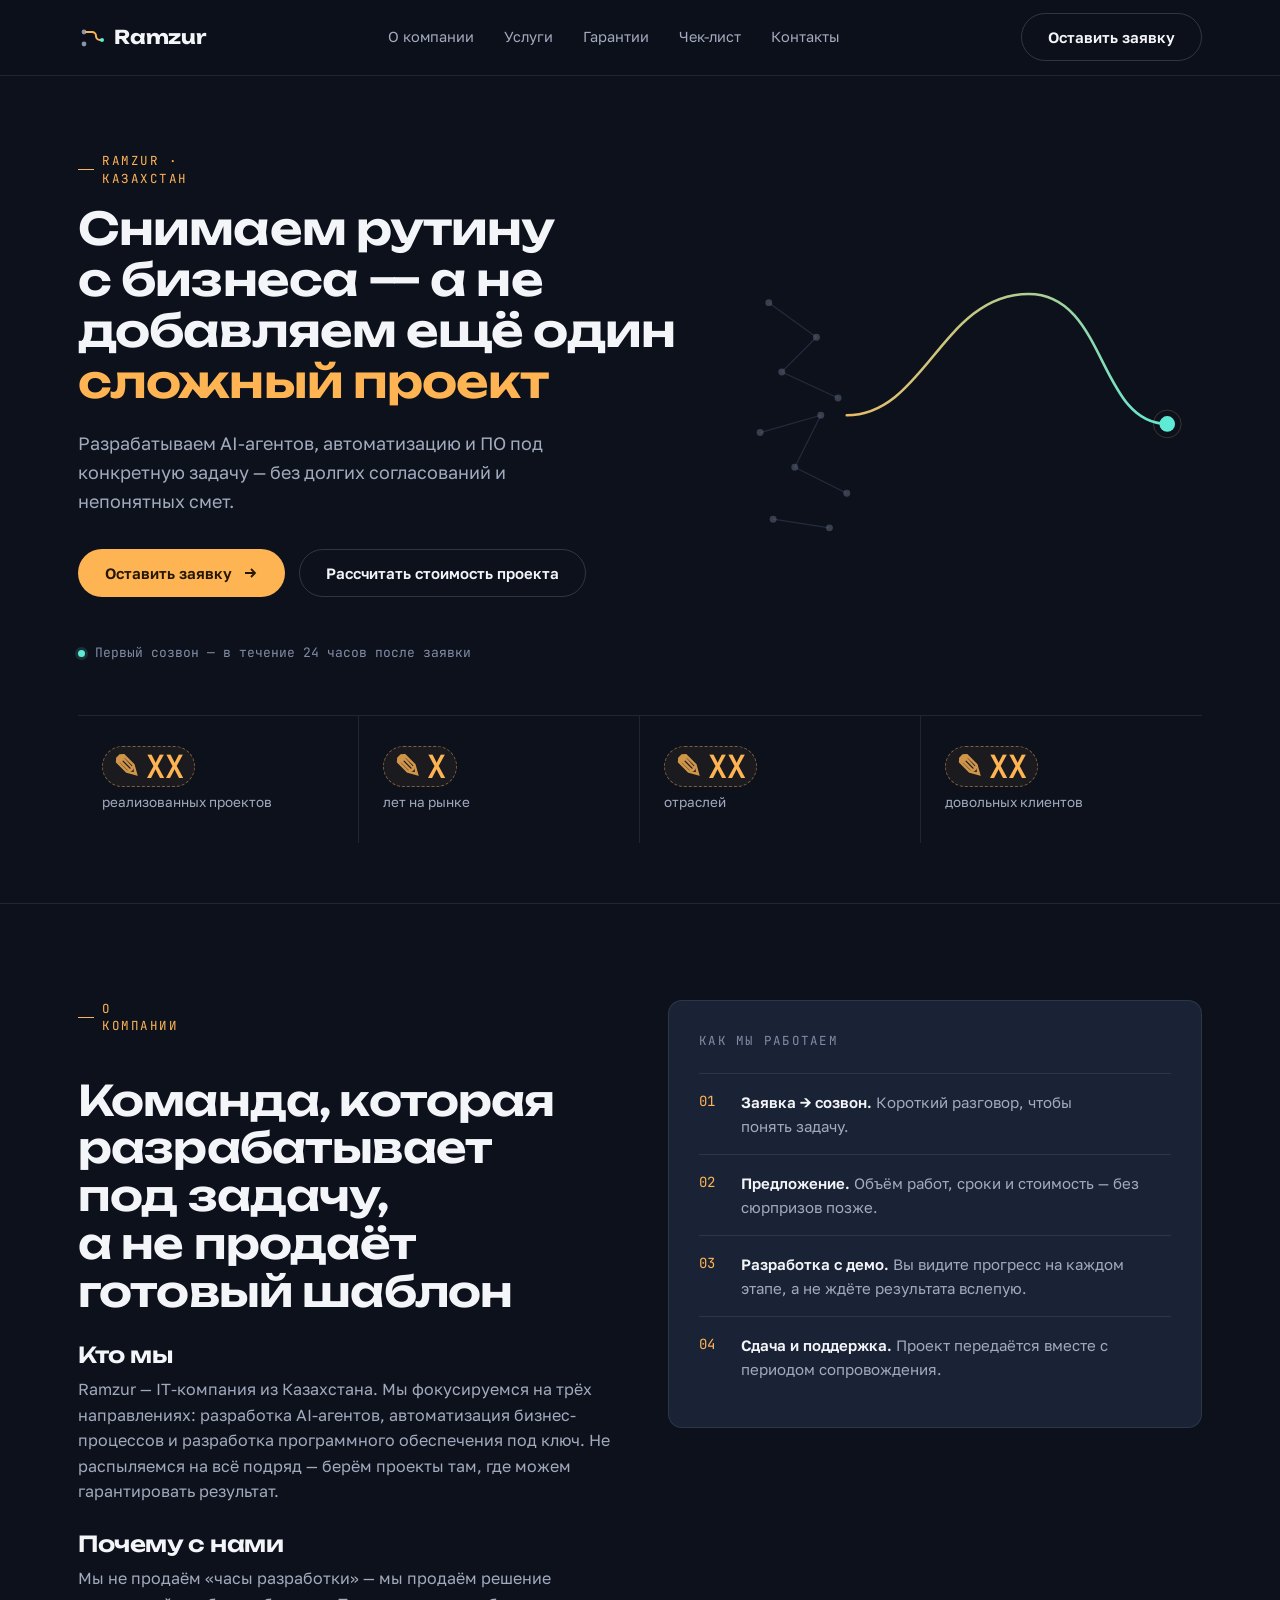
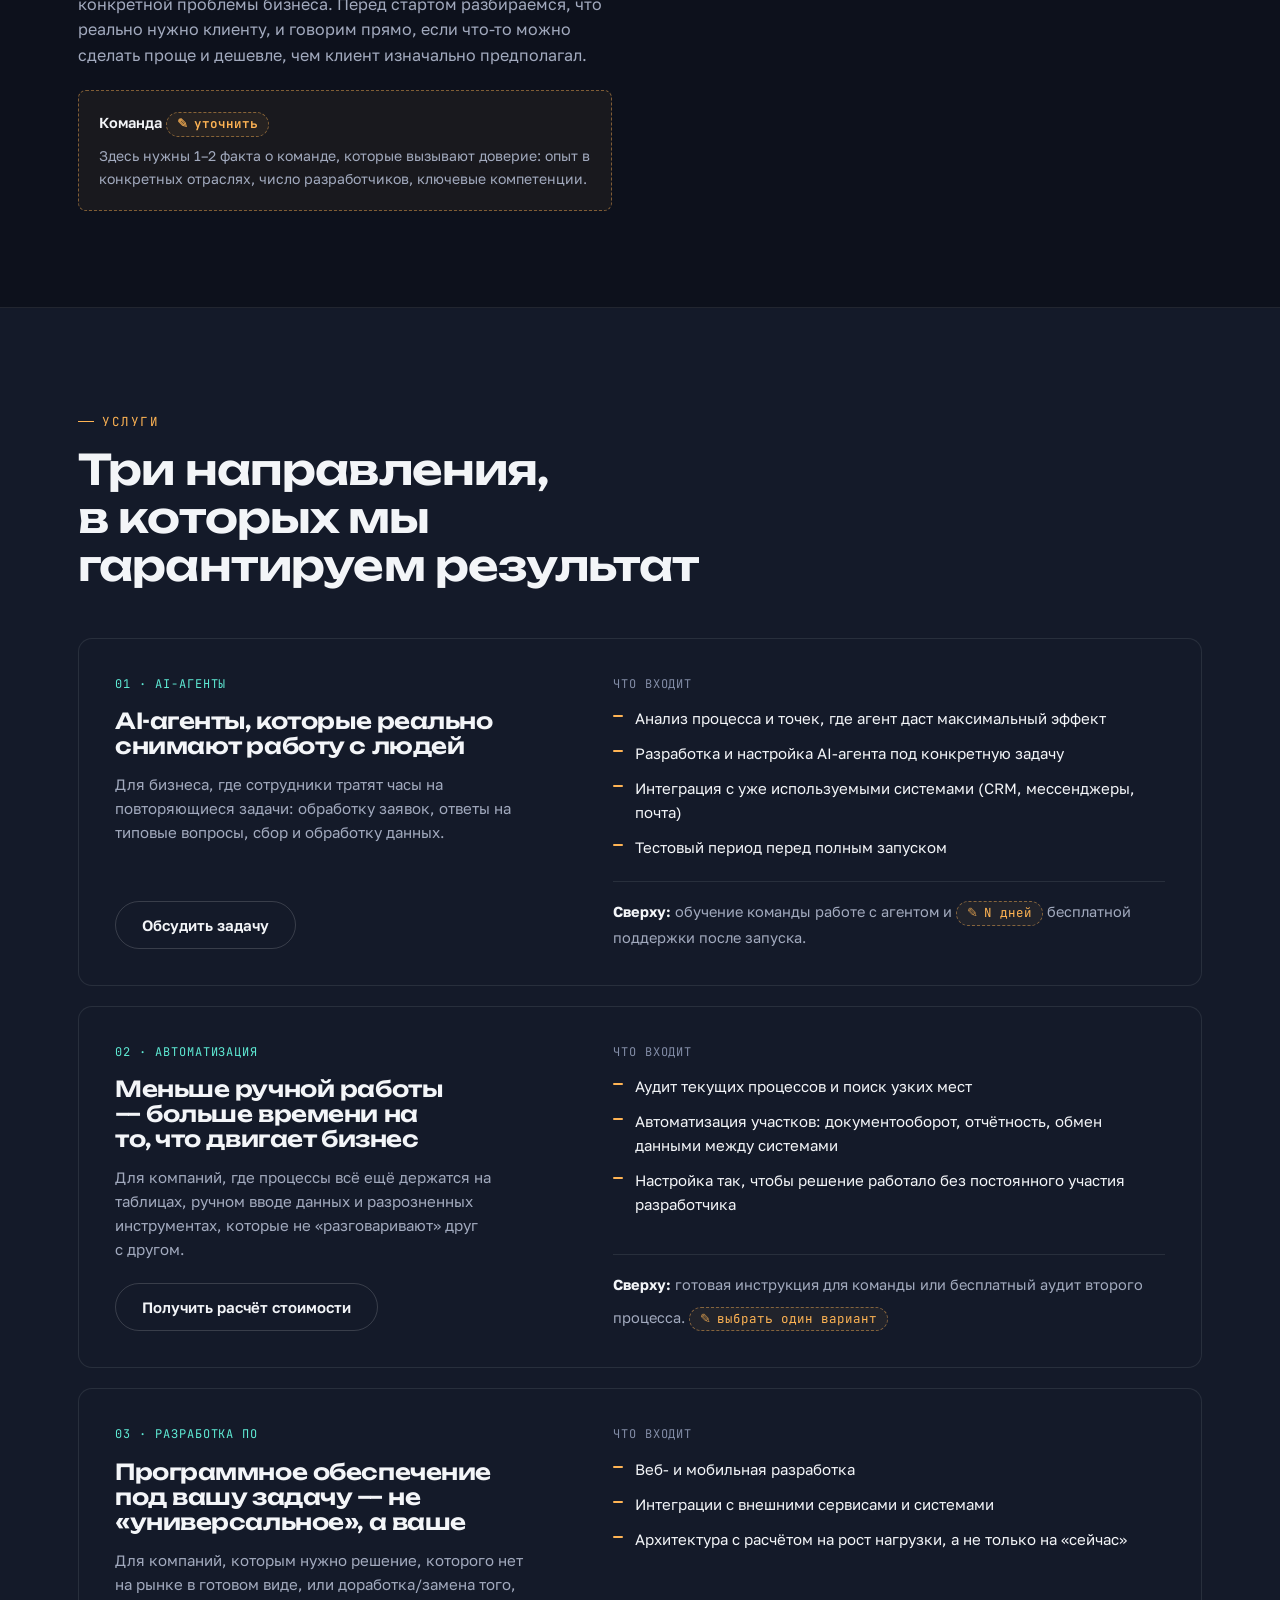
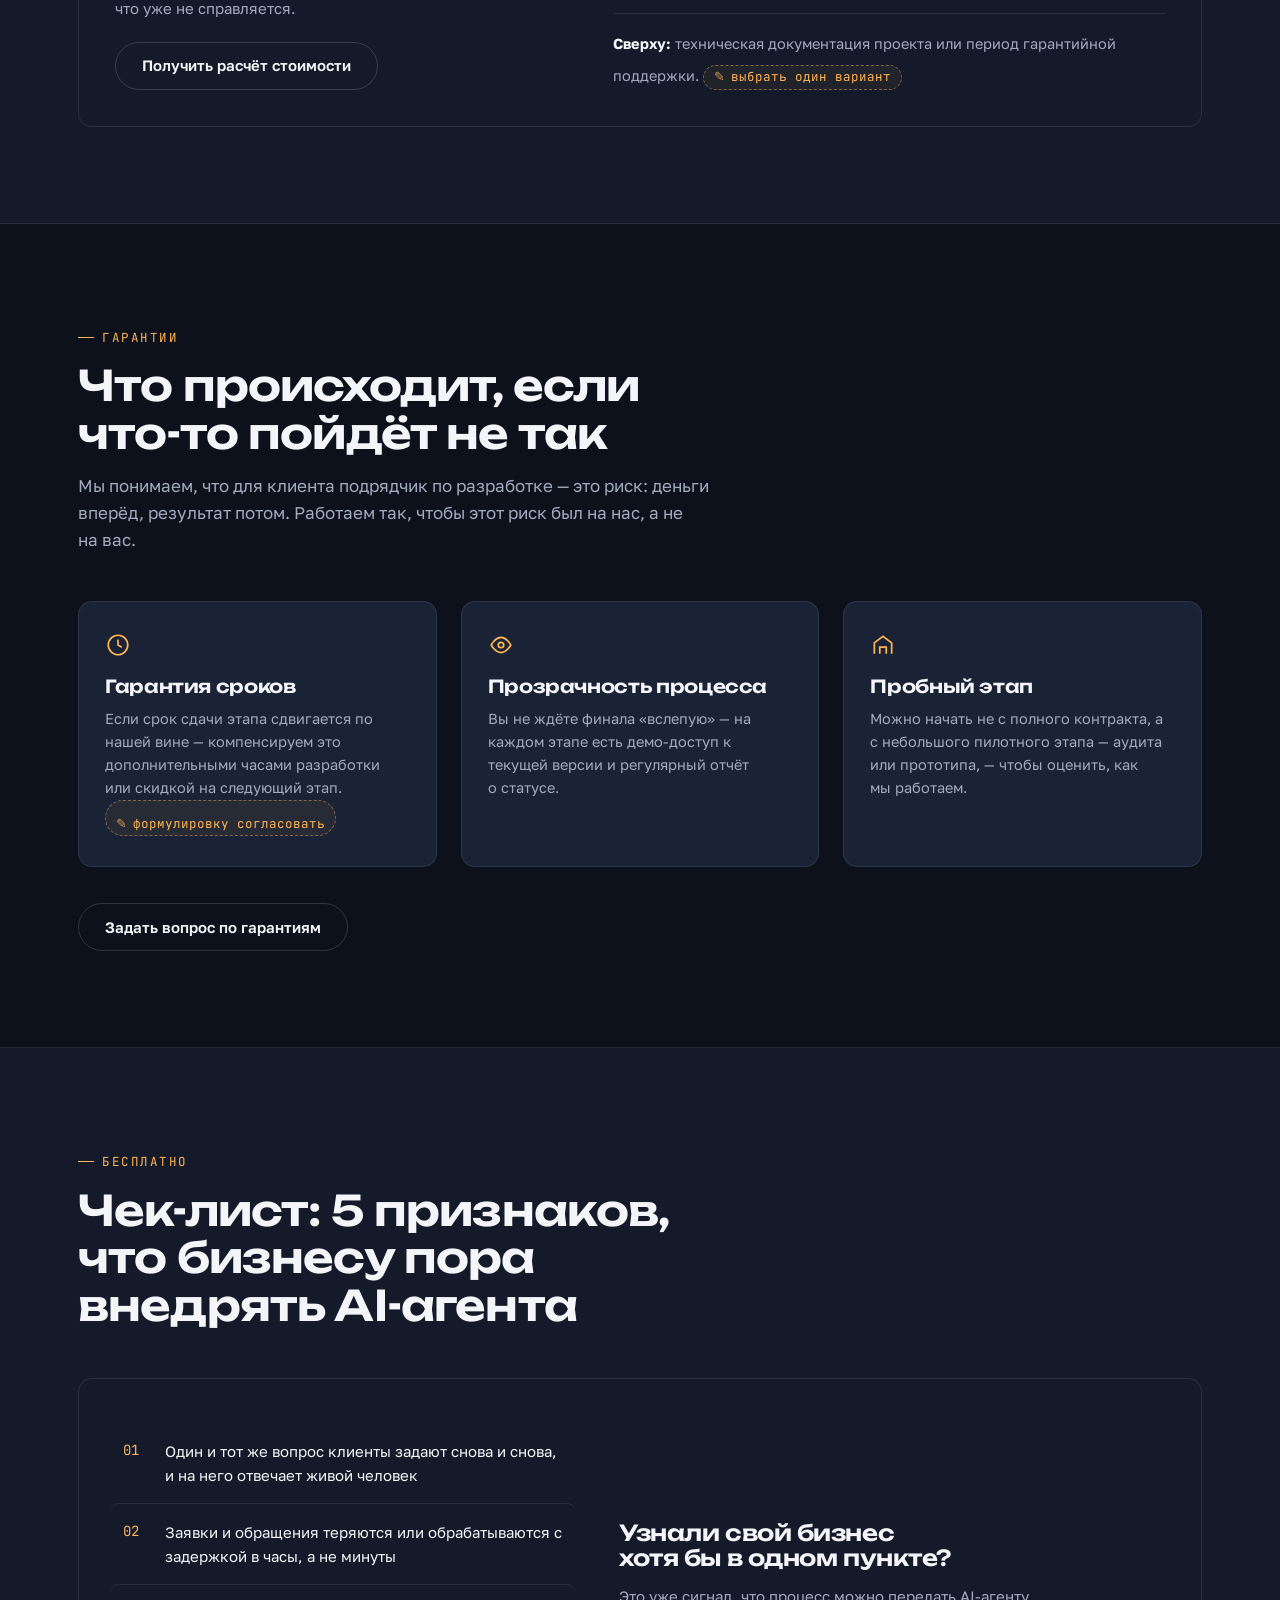
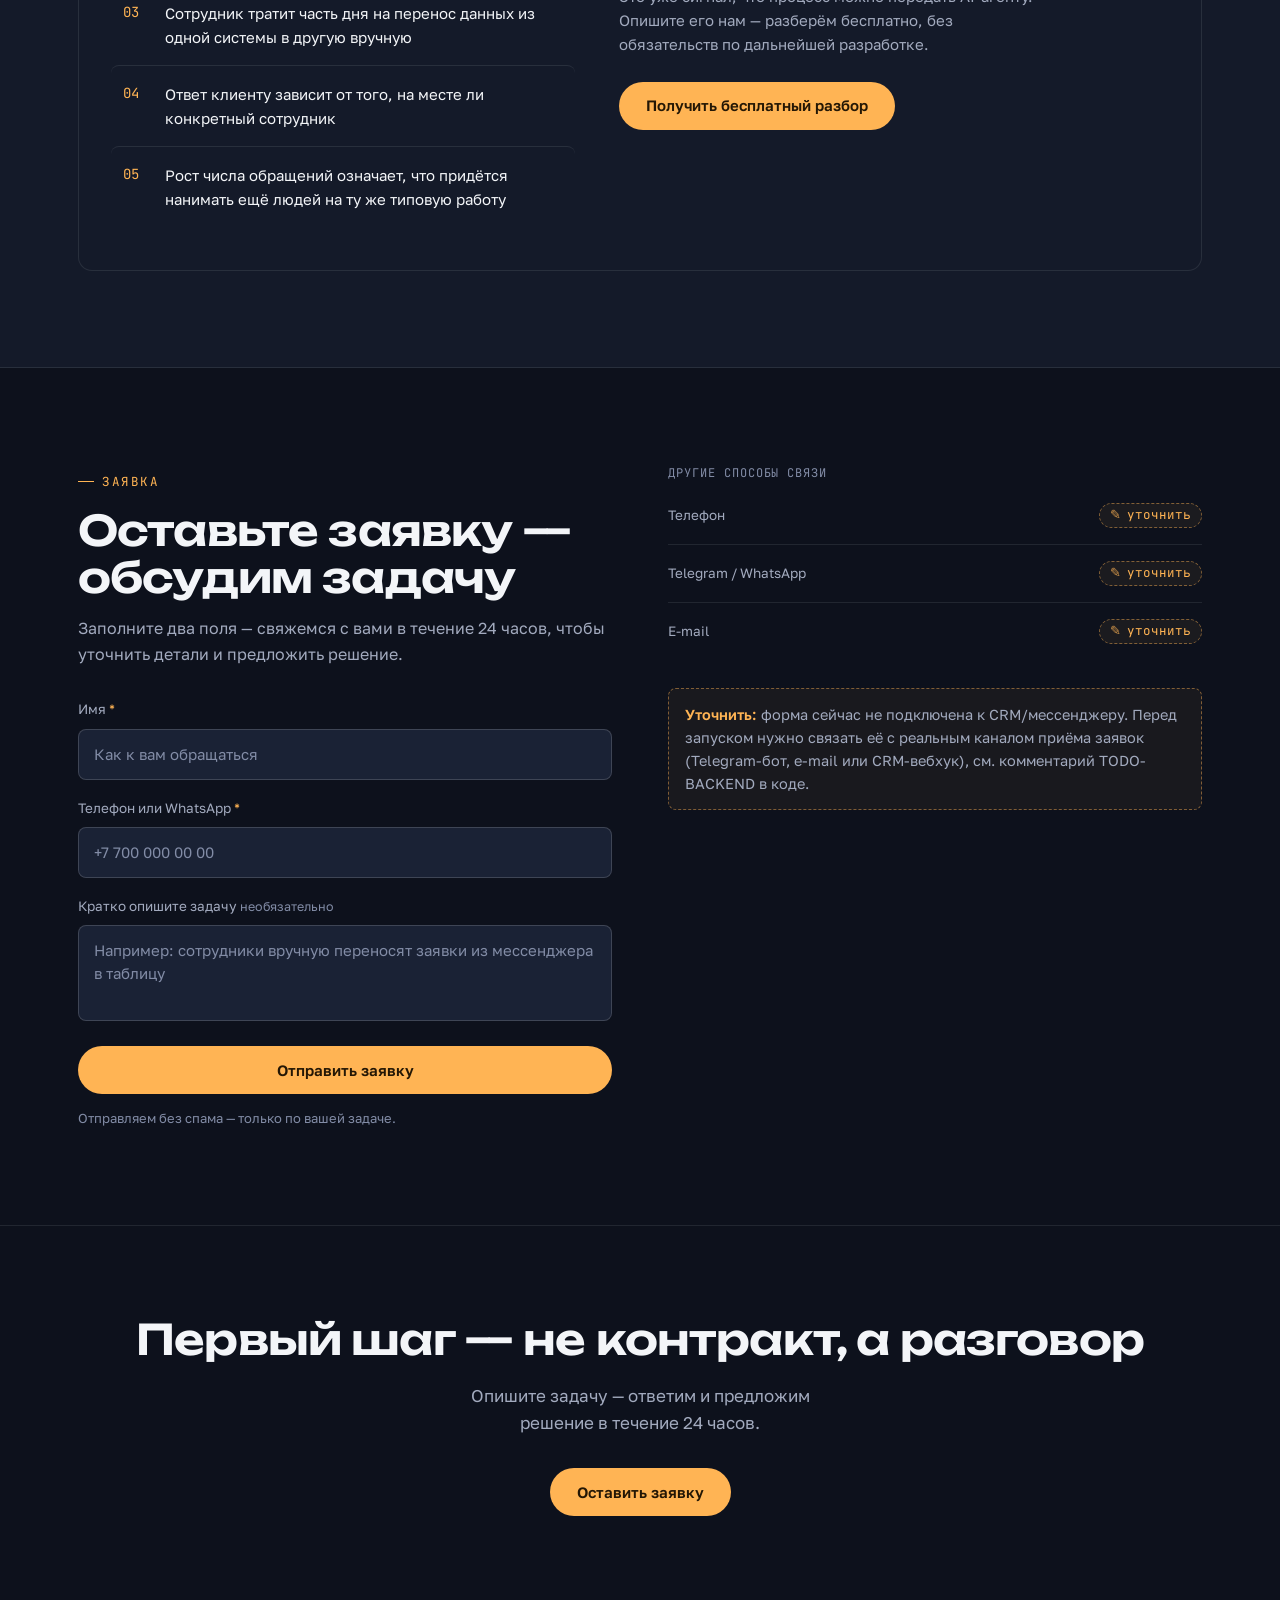
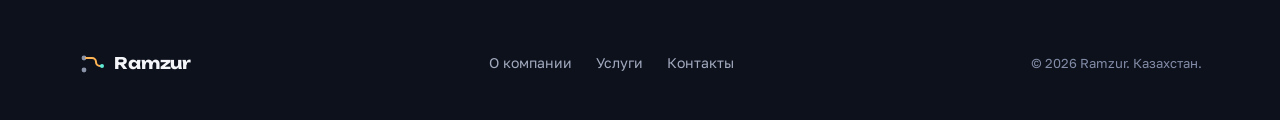
==== commit 5e607350: "new design" ====
--- a/index.html
+++ b/index.html
@@ -20,20 +20,33 @@
   ============================================================
 -->
 
+<meta name="color-scheme" content="dark">
+<meta name="theme-color" content="#0D111C">
+
 <link rel="preconnect" href="https://fonts.googleapis.com">
 <link rel="preconnect" href="https://fonts.gstatic.com" crossorigin>
-<link href="https://fonts.googleapis.com/css2?family=Unbounded:wght@500;600;700;800&family=Golos+Text:wght@400;500;600;700&family=JetBrains+Mono:wght@400;500;600&display=swap" rel="stylesheet">
+<!-- only the weights actually used on the page are requested -->
+<link href="https://fonts.googleapis.com/css2?family=Unbounded:wght@600;700&family=Golos+Text:wght@400;600;700&family=JetBrains+Mono:wght@400;600&display=swap" rel="stylesheet">
 
 <link rel="stylesheet" href="style.css">
+
+<!--
+  Marks the document as JS-capable *before* first paint. The scroll-reveal
+  system only hides content when this class is present, so with JS disabled
+  (or in a crawler / headless renderer where transitions never fire) the page
+  renders fully visible instead of shipping blank sections.
+-->
+<script>document.documentElement.classList.add('js');</script>
 </head>
 <body>
-<div class="scroll-progress" id="scrollProgress"></div>
+<a href="#main" class="skip-link">Перейти к содержимому</a>
+<div class="scroll-progress" id="scrollProgress"><span class="scroll-progress-bar" id="scrollProgressBar"></span></div>
 
 <!-- ============ NAV ============ -->
 <header class="nav">
   <div class="wrap">
     <a href="#hero" class="logo">
-      <svg viewBox="0 0 26 26" fill="none"><circle cx="6" cy="20" r="2.4" fill="#8B93A8"/><circle cx="6" cy="8" r="2.4" fill="#8B93A8"/><path d="M8 8h6a4 4 0 0 1 4 4v0a4 4 0 0 0 4 4h2" stroke="#FFB454" stroke-width="2" stroke-linecap="round"/><circle cx="24" cy="16" r="2" fill="#5EEAD4"/></svg>
+      <svg viewBox="0 0 26 26" fill="none" aria-hidden="true"><circle cx="6" cy="20" r="2.4" fill="#8B93A8"/><circle cx="6" cy="8" r="2.4" fill="#8B93A8"/><path d="M8 8h6a4 4 0 0 1 4 4v0a4 4 0 0 0 4 4h2" stroke="#FFB454" stroke-width="2" stroke-linecap="round"/><circle cx="24" cy="16" r="2" fill="#5EEAD4"/></svg>
       Ramzur
     </a>
     <nav class="nav-links">
@@ -47,7 +60,8 @@
       <button type="button" class="btn btn-ghost nav-only js-open-modal"
         data-title="Оставьте заявку" data-sub="Заполните два поля — свяжемся с вами в течение 24 часов."
         data-placeholder="">Оставить заявку</button>
-      <button class="nav-toggle" id="navToggle" aria-label="Меню">
+      <button type="button" class="nav-toggle" id="navToggle"
+        aria-label="Меню" aria-expanded="false" aria-controls="mobileMenu">
         <svg viewBox="0 0 24 24" fill="none" stroke="currentColor" stroke-width="1.8"><path d="M3 6h18M3 12h18M3 18h18"/></svg>
       </button>
     </div>
@@ -61,59 +75,72 @@
   </div>
 </header>
 
+<main id="main">
+
 <!-- ============ HERO ============ -->
 <section class="hero" id="hero">
-  <div class="wrap">
-    <div>
-      <span class="eyebrow">Ramzur · Казахстан</span>
-      <h1>Снимаем рутину с бизнеса —<br>а не добавляем ещё один <em>сложный проект</em></h1>
-      <p class="hero-sub">Разрабатываем AI-агентов, автоматизацию и ПО под конкретную задачу — без долгих согласований и непонятных смет.</p>
-      <div class="hero-ctas">
+  <div class="wrap hero-grid">
+    <div class="hero-copy">
+      <span class="eyebrow hero-in" style="--in:1">Ramzur · Казахстан</span>
+      <h1 class="hero-in" style="--in:2">Снимаем рутину с бизнеса — а не добавляем ещё один <em>сложный проект</em></h1>
+      <p class="hero-sub hero-in" style="--in:3">Разрабатываем AI-агентов, автоматизацию и ПО под конкретную задачу — без долгих согласований и непонятных смет.</p>
+      <div class="hero-ctas hero-in" style="--in:4">
         <button type="button" class="btn btn-primary js-open-modal"
           data-title="Оставьте заявку" data-sub="Заполните два поля — свяжемся с вами в течение 24 часов."
-          data-placeholder="">
+          data-placeholder="Например: хотим сократить ручную работу в отделе заявок">
           Оставить заявку
-          <svg viewBox="0 0 16 16" fill="none" stroke="currentColor" stroke-width="1.8"><path d="M3 8h10M9 4l4 4-4 4"/></svg>
+          <svg viewBox="0 0 16 16" fill="none" stroke="currentColor" stroke-width="1.8" aria-hidden="true"><path d="M3 8h10M9 4l4 4-4 4"/></svg>
         </button>
         <button type="button" class="btn btn-ghost js-open-modal"
           data-title="Расчёт стоимости проекта" data-sub="Расскажите коротко о задаче — пришлём ориентировочный расчёт и сроки."
           data-placeholder="Например: нужен AI-агент для обработки заявок">Рассчитать стоимость проекта</button>
       </div>
-      <div class="hero-note"><span class="dot"></span> Первый созвон — в течение 24 часов после заявки</div>
+      <div class="hero-note hero-in" style="--in:5"><span class="dot"></span> Первый созвон — в течение 24 часов после заявки</div>
     </div>
 
     <div class="hero-visual" aria-hidden="true">
-      <svg viewBox="0 0 560 420" fill="none">
+      <svg viewBox="16 30 524 322" fill="none">
         <!-- scattered "manual routine" nodes, left side -->
         <g class="chaos-group" stroke="#3A4258" stroke-width="1.4">
-          <line class="chaos-line" x1="40" y1="70" x2="95" y2="110"/>
-          <line class="chaos-line" x1="95" y1="110" x2="55" y2="150"/>
-          <line class="chaos-line" x1="55" y1="150" x2="120" y2="180"/>
-          <line class="chaos-line" x1="30" y1="220" x2="100" y2="200"/>
-          <line class="chaos-line" x1="100" y1="200" x2="70" y2="260"/>
-          <line class="chaos-line" x1="70" y1="260" x2="130" y2="290"/>
-          <line class="chaos-line" x1="45" y1="320" x2="110" y2="330"/>
+          <line class="chaos-line" style="--i:0" x1="40" y1="70" x2="95" y2="110"/>
+          <line class="chaos-line" style="--i:1" x1="95" y1="110" x2="55" y2="150"/>
+          <line class="chaos-line" style="--i:2" x1="55" y1="150" x2="120" y2="180"/>
+          <line class="chaos-line" style="--i:3" x1="30" y1="220" x2="100" y2="200"/>
+          <line class="chaos-line" style="--i:4" x1="100" y1="200" x2="70" y2="260"/>
+          <line class="chaos-line" style="--i:5" x1="70" y1="260" x2="130" y2="290"/>
+          <line class="chaos-line" style="--i:6" x1="45" y1="320" x2="110" y2="330"/>
         </g>
         <g fill="#5B6478">
-          <circle cx="40" cy="70" r="4"/>
-          <circle cx="95" cy="110" r="4"/>
-          <circle cx="55" cy="150" r="4"/>
-          <circle cx="120" cy="180" r="4"/>
-          <circle cx="30" cy="220" r="4"/>
-          <circle cx="100" cy="200" r="4"/>
-          <circle cx="70" cy="260" r="4"/>
-          <circle cx="130" cy="290" r="4"/>
-          <circle cx="45" cy="320" r="4"/>
-          <circle cx="110" cy="330" r="4"/>
+          <circle class="chaos-dot" style="--i:0" cx="40" cy="70" r="4"/>
+          <circle class="chaos-dot" style="--i:1" cx="95" cy="110" r="4"/>
+          <circle class="chaos-dot" style="--i:2" cx="55" cy="150" r="4"/>
+          <circle class="chaos-dot" style="--i:3" cx="120" cy="180" r="4"/>
+          <circle class="chaos-dot" style="--i:4" cx="30" cy="220" r="4"/>
+          <circle class="chaos-dot" style="--i:5" cx="100" cy="200" r="4"/>
+          <circle class="chaos-dot" style="--i:6" cx="70" cy="260" r="4"/>
+          <circle class="chaos-dot" style="--i:7" cx="130" cy="290" r="4"/>
+          <circle class="chaos-dot" style="--i:8" cx="45" cy="320" r="4"/>
+          <circle class="chaos-dot" style="--i:9" cx="110" cy="330" r="4"/>
         </g>
 
         <!-- the resolving flow line -->
-        <path class="flow-path" d="M130 200 C 220 200, 240 60, 340 60 C 430 60, 420 210, 500 210"
+        <path id="flowRoute" class="flow-path"
+          d="M130 200 C 220 200, 240 60, 340 60 C 430 60, 420 210, 500 210"
           stroke="url(#flowGrad)" stroke-width="3" stroke-linecap="round" fill="none"
           pathLength="1"/>
 
+        <!--
+          A short bright segment that travels the finished route on a loop.
+          It is the same "one continuous flow" idea the scroll-progress bar and
+          the active-nav underline use, so the motif reads as one system.
+        -->
+        <path class="flow-signal"
+          d="M130 200 C 220 200, 240 60, 340 60 C 430 60, 420 210, 500 210"
+          stroke="#FFF3E0" stroke-width="3" stroke-linecap="round" fill="none"
+          pathLength="100"/>
+
         <circle class="flow-node" cx="500" cy="210" r="9" fill="url(#flowGrad)"/>
-        <circle cx="500" cy="210" r="16" fill="none" stroke="#FFB454" stroke-opacity="0.25" stroke-width="1"/>
+        <circle class="flow-halo" cx="500" cy="210" r="16" fill="none" stroke="#FFB454" stroke-opacity="0.25" stroke-width="1"/>
         <circle class="pulse-ring" cx="500" cy="210" r="16" fill="none" stroke="#FFB454" stroke-width="1.2"/>
 
         <defs>
@@ -126,12 +153,18 @@
     </div>
   </div>
 
-  <div class="wrap">
+  <div class="wrap hero-stats">
+    <!--
+      УТОЧНИТЬ: заменить XX на реальные числа. Как только в .stat-num
+      стоит число, оно само анимируется счётчиком при появлении в
+      экране — просто уберите класс "ph" и впишите значение, напр.
+      <span class="stat-num">48</span> или <span class="stat-num">120+</span>.
+    -->
     <div class="stats">
-      <div class="stat reveal"><span class="stat-num ph">XX</span><span class="stat-label">реализованных проектов</span></div>
-      <div class="stat reveal"><span class="stat-num ph">X</span><span class="stat-label">лет на рынке</span></div>
-      <div class="stat reveal"><span class="stat-num ph">XX</span><span class="stat-label">отраслей</span></div>
-      <div class="stat reveal"><span class="stat-num ph">XX</span><span class="stat-label">довольных клиентов</span></div>
+      <div class="stat reveal" style="--i:0"><span class="stat-num ph">XX</span><span class="stat-label">реализованных проектов</span></div>
+      <div class="stat reveal" style="--i:1"><span class="stat-num ph">X</span><span class="stat-label">лет на рынке</span></div>
+      <div class="stat reveal" style="--i:2"><span class="stat-num ph">XX</span><span class="stat-label">отраслей</span></div>
+      <div class="stat reveal" style="--i:3"><span class="stat-num ph">XX</span><span class="stat-label">довольных клиентов</span></div>
     </div>
   </div>
 </section>
@@ -151,17 +184,17 @@
         <p class="muted">Мы не продаём «часы разработки» — мы продаём решение конкретной проблемы бизнеса. Перед стартом разбираемся, что реально нужно клиенту, и говорим прямо, если что-то можно сделать проще и дешевле, чем клиент изначально предполагал.</p>
       </div>
       <div class="team-card">
-        <p style="margin-bottom:8px; color:var(--text); font-weight:600; font-size:14.5px;">Команда <span class="ph">уточнить</span></p>
-        <p class="muted" style="font-size:14px;">Здесь нужны 1–2 факта о команде, которые вызывают доверие: опыт в конкретных отраслях, число разработчиков, ключевые компетенции.</p>
+        <p class="team-card-title">Команда <span class="ph">уточнить</span></p>
+        <p class="team-card-body">Здесь нужны 1–2 факта о команде, которые вызывают доверие: опыт в конкретных отраслях, число разработчиков, ключевые компетенции.</p>
       </div>
     </div>
 
     <div class="method reveal">
       <div class="method-title">Как мы работаем</div>
-      <div class="method-step"><span class="n">01</span><p><strong>Заявка → созвон.</strong> Короткий разговор, чтобы понять задачу.</p></div>
-      <div class="method-step"><span class="n">02</span><p><strong>Предложение.</strong> Объём работ, сроки и стоимость — без сюрпризов позже.</p></div>
-      <div class="method-step"><span class="n">03</span><p><strong>Разработка с демо.</strong> Вы видите прогресс на каждом этапе, а не ждёте результата вслепую.</p></div>
-      <div class="method-step"><span class="n">04</span><p><strong>Сдача и поддержка.</strong> Проект передаётся вместе с периодом сопровождения.</p></div>
+      <div class="method-step" style="--i:0"><span class="n">01</span><p><strong>Заявка → созвон.</strong> Короткий разговор, чтобы понять задачу.</p></div>
+      <div class="method-step" style="--i:1"><span class="n">02</span><p><strong>Предложение.</strong> Объём работ, сроки и стоимость — без сюрпризов позже.</p></div>
+      <div class="method-step" style="--i:2"><span class="n">03</span><p><strong>Разработка с демо.</strong> Вы видите прогресс на каждом этапе, а не ждёте результата вслепую.</p></div>
+      <div class="method-step" style="--i:3"><span class="n">04</span><p><strong>Сдача и поддержка.</strong> Проект передаётся вместе с периодом сопровождения.</p></div>
     </div>
   </div>
 </section>
@@ -176,8 +209,8 @@
 
     <div class="service-list">
       <!-- 3.1 AI agents -->
-      <div class="service reveal">
-        <div>
+      <div class="service reveal" style="--i:0">
+        <div class="service-lead">
           <span class="service-tag">01 · AI-агенты</span>
           <h3>AI-агенты, которые реально снимают работу с людей</h3>
           <p class="service-for">Для бизнеса, где сотрудники тратят часы на повторяющиеся задачи: обработку заявок, ответы на типовые вопросы, сбор и обработку данных.</p>
@@ -185,7 +218,7 @@
             data-title="Обсудим AI-агента для вашей задачи" data-sub="Опишите процесс — скажем прямо, поможет ли здесь AI-агент и что для этого нужно."
             data-placeholder="Например: хотим автоматизировать ответы на частые вопросы клиентов">Обсудить задачу</button>
         </div>
-        <div>
+        <div class="service-detail">
           <p class="stack-label">Что входит</p>
           <ul class="stack-list">
             <li>Анализ процесса и точек, где агент даст максимальный эффект</li>
@@ -198,29 +231,32 @@
       </div>
 
       <!-- 3.2 Automation -->
-      <div class="service reveal">
-        <div>
+      <div class="service reveal" style="--i:1">
+        <div class="service-lead">
           <span class="service-tag">02 · Автоматизация</span>
           <h3>Меньше ручной работы — больше времени на то, что двигает бизнес</h3>
           <p class="service-for">Для компаний, где процессы всё ещё держатся на таблицах, ручном вводе данных и разрозненных инструментах, которые не «разговаривают» друг с другом.</p>
           <button type="button" class="btn btn-ghost service-cta js-open-modal"
-            data-title="Расчёт стоимости: автоматизация процессов" data-sub="Опишите процесс — оценим объём работ и ориентировочный бюджет."
+            data-title="Расчёт стоимости: автоматизация" data-sub="Опишите процесс — оценим объём работ и ориентировочный бюджет."
             data-placeholder="Например: нужно связать CRM и бухгалтерию, сейчас переносим данные вручную">Получить расчёт стоимости</button>
         </div>
-        <div>
+        <div class="service-detail">
           <p class="stack-label">Что входит</p>
           <ul class="stack-list">
             <li>Аудит текущих процессов и поиск узких мест</li>
             <li>Автоматизация участков: документооборот, отчётность, обмен данными между системами</li>
             <li>Настройка так, чтобы решение работало без постоянного участия разработчика</li>
           </ul>
-          <div class="bonus"><b>Сверху:</b> <span class="ph">черновой вариант — выбрать</span> готовая инструкция для команды или бесплатный аудит второго процесса.</div>
+          <div class="bonus">
+            <b>Сверху:</b> готовая инструкция для команды или бесплатный аудит второго процесса.
+            <span class="ph ph-note">выбрать один вариант</span>
+          </div>
         </div>
       </div>
 
       <!-- 3.3 Custom software -->
-      <div class="service reveal">
-        <div>
+      <div class="service reveal" style="--i:2">
+        <div class="service-lead">
           <span class="service-tag">03 · Разработка ПО</span>
           <h3>Программное обеспечение под вашу задачу — не «универсальное», а ваше</h3>
           <p class="service-for">Для компаний, которым нужно решение, которого нет на рынке в готовом виде, или доработка/замена того, что уже не справляется.</p>
@@ -228,14 +264,17 @@
             data-title="Расчёт стоимости: разработка ПО" data-sub="Опишите задачу — оценим объём работ и сроки."
             data-placeholder="Например: нужен внутренний сервис для учёта заказов">Получить расчёт стоимости</button>
         </div>
-        <div>
+        <div class="service-detail">
           <p class="stack-label">Что входит</p>
           <ul class="stack-list">
             <li>Веб- и мобильная разработка</li>
             <li>Интеграции с внешними сервисами и системами</li>
             <li>Архитектура с расчётом на рост нагрузки, а не только на «сейчас»</li>
           </ul>
-          <div class="bonus"><b>Сверху:</b> <span class="ph">черновой вариант — выбрать</span> техническая документация проекта или период гарантийной поддержки.</div>
+          <div class="bonus">
+            <b>Сверху:</b> техническая документация проекта или период гарантийной поддержки.
+            <span class="ph ph-note">выбрать один вариант</span>
+          </div>
         </div>
       </div>
     </div>
@@ -252,25 +291,25 @@
     </div>
 
     <div class="guarantee-grid">
-      <div class="guarantee reveal">
-        <svg viewBox="0 0 24 24" fill="none" stroke="currentColor" stroke-width="1.6"><circle cx="12" cy="12" r="9"/><path d="M12 7v5l3.5 2"/></svg>
+      <div class="guarantee reveal" style="--i:0">
+        <svg viewBox="0 0 24 24" fill="none" stroke="currentColor" stroke-width="1.6" aria-hidden="true"><circle cx="12" cy="12" r="9"/><path d="M12 7v5l3.5 2"/></svg>
         <h3>Гарантия сроков</h3>
         <p>Если срок сдачи этапа сдвигается по нашей вине — компенсируем это дополнительными часами разработки или скидкой на следующий этап.</p>
         <span class="draft-tag ph">формулировку согласовать</span>
       </div>
-      <div class="guarantee reveal">
-        <svg viewBox="0 0 24 24" fill="none" stroke="currentColor" stroke-width="1.6"><path d="M3 12s3.5-7 9-7 9 7 9 7-3.5 7-9 7-9-7-9-7Z"/><circle cx="12" cy="12" r="2.5"/></svg>
+      <div class="guarantee reveal" style="--i:1">
+        <svg viewBox="0 0 24 24" fill="none" stroke="currentColor" stroke-width="1.6" aria-hidden="true"><path d="M3 12s3.5-7 9-7 9 7 9 7-3.5 7-9 7-9-7-9-7Z"/><circle cx="12" cy="12" r="2.5"/></svg>
         <h3>Прозрачность процесса</h3>
         <p>Вы не ждёте финала «вслепую» — на каждом этапе есть демо-доступ к текущей версии и регулярный отчёт о статусе.</p>
       </div>
-      <div class="guarantee reveal">
-        <svg viewBox="0 0 24 24" fill="none" stroke="currentColor" stroke-width="1.6"><path d="M4 20V10l8-6 8 6v10"/><path d="M9 20v-6h6v6"/></svg>
+      <div class="guarantee reveal" style="--i:2">
+        <svg viewBox="0 0 24 24" fill="none" stroke="currentColor" stroke-width="1.6" aria-hidden="true"><path d="M4 20V10l8-6 8 6v10"/><path d="M9 20v-6h6v6"/></svg>
         <h3>Пробный этап</h3>
         <p>Можно начать не с полного контракта, а с небольшого пилотного этапа — аудита или прототипа, — чтобы оценить, как мы работаем.</p>
       </div>
     </div>
 
-    <div style="margin-top:36px;">
+    <div class="guarantee-cta reveal">
       <button type="button" class="btn btn-ghost js-open-modal"
         data-title="Вопрос по гарантиям" data-sub="Опишите, что хотите уточнить — ответим до звонка."
         data-placeholder="Например: как оформляется гарантия сроков?">Задать вопрос по гарантиям</button>
@@ -288,16 +327,16 @@
 
     <div class="checklist-panel reveal">
       <ol class="checklist-items">
-        <li class="reveal"><span class="num">01</span><span>Один и тот же вопрос клиенты задают снова и снова, и на него отвечает живой человек</span></li>
-        <li class="reveal"><span class="num">02</span><span>Заявки и обращения теряются или обрабатываются с задержкой в часы, а не минуты</span></li>
-        <li class="reveal"><span class="num">03</span><span>Сотрудник тратит часть дня на перенос данных из одной системы в другую вручную</span></li>
-        <li class="reveal"><span class="num">04</span><span>Ответ клиенту зависит от того, на месте ли конкретный сотрудник</span></li>
-        <li class="reveal"><span class="num">05</span><span>Рост числа обращений означает, что придётся нанимать ещё людей на ту же типовую работу</span></li>
+        <li class="reveal" style="--i:0"><span class="num">01</span><span>Один и тот же вопрос клиенты задают снова и снова, и на него отвечает живой человек</span></li>
+        <li class="reveal" style="--i:1"><span class="num">02</span><span>Заявки и обращения теряются или обрабатываются с задержкой в часы, а не минуты</span></li>
+        <li class="reveal" style="--i:2"><span class="num">03</span><span>Сотрудник тратит часть дня на перенос данных из одной системы в другую вручную</span></li>
+        <li class="reveal" style="--i:3"><span class="num">04</span><span>Ответ клиенту зависит от того, на месте ли конкретный сотрудник</span></li>
+        <li class="reveal" style="--i:4"><span class="num">05</span><span>Рост числа обращений означает, что придётся нанимать ещё людей на ту же типовую работу</span></li>
       </ol>
       <div class="checklist-side">
         <h3>Узнали свой бизнес хотя бы в одном пункте?</h3>
         <p>Это уже сигнал, что процесс можно передать AI-агенту. Опишите его нам — разберём бесплатно, без обязательств по дальнейшей разработке.</p>
-        <button type="button" class="btn btn-primary js-open-modal" style="align-self:flex-start;"
+        <button type="button" class="btn btn-primary js-open-modal checklist-cta"
           data-title="Бесплатный разбор вашего процесса" data-sub="Опишите процесс — посмотрим, что можно передать AI-агенту, без обязательств."
           data-placeholder="Например: обработка заявок в мессенджере занимает часы каждый день">Получить бесплатный разбор</button>
       </div>
@@ -308,39 +347,47 @@
 <!-- ============ CONTACT ============ -->
 <section class="section" id="contact">
   <div class="wrap contact-grid reveal">
-    <div>
+    <div class="contact-form-col">
       <span class="eyebrow">Заявка</span>
-      <h2 style="margin-bottom:14px;">Оставьте заявку — обсудим задачу</h2>
-      <p class="muted" style="margin-bottom:32px; font-size:16px;">Заполните два поля — свяжемся с вами в течение 24 часов, чтобы уточнить детали и предложить решение.</p>
-
-      <div class="form-success" id="formSuccess">Заявка получена. Свяжемся с вами в течение 24 часов.</div>
-
-      <form id="leadForm">
+      <h2 class="contact-title">Оставьте заявку — обсудим задачу</h2>
+      <p class="muted contact-intro">Заполните два поля — свяжемся с вами в течение 24 часов, чтобы уточнить детали и предложить решение.</p>
+
+      <div class="form-success" id="formSuccess" role="status" aria-live="polite" tabindex="-1">
+        <svg class="form-success-mark" viewBox="0 0 24 24" fill="none" stroke="currentColor" stroke-width="2" stroke-linecap="round" stroke-linejoin="round" aria-hidden="true"><path d="M4 12.5 9.5 18 20 6.5"/></svg>
+        <span>Заявка получена. Свяжемся с вами в течение 24 часов.</span>
+      </div>
+
+      <form id="leadForm" novalidate>
         <div class="form-field">
-          <label for="name">Имя *</label>
-          <input type="text" id="name" name="name" required>
+          <label for="name">Имя <span class="req" aria-hidden="true">*</span></label>
+          <input type="text" id="name" name="name" required aria-required="true"
+            autocomplete="name" placeholder="Как к вам обращаться">
+          <p class="field-error" id="nameError" hidden>Укажите, как к вам обращаться</p>
         </div>
         <div class="form-field">
-          <label for="phone">Телефон или WhatsApp *</label>
-          <input type="tel" id="phone" name="phone" required>
+          <label for="phone">Телефон или WhatsApp <span class="req" aria-hidden="true">*</span></label>
+          <input type="tel" id="phone" name="phone" required aria-required="true"
+            autocomplete="tel" inputmode="tel" placeholder="+7 700 000 00 00">
+          <p class="field-error" id="phoneError" hidden>Укажите номер, на который можно позвонить или написать</p>
         </div>
         <div class="form-field">
-          <label for="task">Кратко опишите задачу (необязательно)</label>
-          <textarea id="task" name="task"></textarea>
-        </div>
-        <button type="submit" class="btn btn-primary" style="width:100%;">Отправить заявку</button>
+          <label for="task">Кратко опишите задачу <span class="opt">необязательно</span></label>
+          <textarea id="task" name="task" rows="3" data-autogrow
+            placeholder="Например: сотрудники вручную переносят заявки из мессенджера в таблицу"></textarea>
+        </div>
+        <button type="submit" class="btn btn-primary btn-block">Отправить заявку</button>
         <p class="form-note">Отправляем без спама — только по вашей задаче.</p>
       </form>
     </div>
 
-    <div>
-      <p class="stack-label" style="margin-bottom:20px;">Другие способы связи</p>
+    <div class="contact-alt-col">
+      <p class="stack-label alt-contacts-label">Другие способы связи</p>
       <div class="alt-contacts">
         <div class="alt-contact"><span class="label">Телефон</span><span class="ph">уточнить</span></div>
         <div class="alt-contact"><span class="label">Telegram / WhatsApp</span><span class="ph">уточнить</span></div>
         <div class="alt-contact"><span class="label">E-mail</span><span class="ph">уточнить</span></div>
       </div>
-      <div class="ph-block" style="margin-top:28px;">
+      <div class="ph-block alt-contacts-note">
         <b>Уточнить:</b> форма сейчас не подключена к CRM/мессенджеру. Перед запуском нужно связать её с реальным каналом приёма заявок (Telegram-бот, e-mail или CRM-вебхук), см. комментарий TODO-BACKEND в коде.
       </div>
     </div>
@@ -360,11 +407,13 @@
   </div>
 </section>
 
+</main>
+
 <!-- ============ FOOTER ============ -->
 <footer>
   <div class="wrap">
-    <div class="logo" style="font-size:16px;">
-      <svg viewBox="0 0 26 26" width="20" height="20" fill="none"><circle cx="6" cy="20" r="2.4" fill="#8B93A8"/><circle cx="6" cy="8" r="2.4" fill="#8B93A8"/><path d="M8 8h6a4 4 0 0 1 4 4v0a4 4 0 0 0 4 4h2" stroke="#FFB454" stroke-width="2" stroke-linecap="round"/><circle cx="24" cy="16" r="2" fill="#5EEAD4"/></svg>
+    <div class="logo logo--sm">
+      <svg viewBox="0 0 26 26" width="20" height="20" fill="none" aria-hidden="true"><circle cx="6" cy="20" r="2.4" fill="#8B93A8"/><circle cx="6" cy="8" r="2.4" fill="#8B93A8"/><path d="M8 8h6a4 4 0 0 1 4 4v0a4 4 0 0 0 4 4h2" stroke="#FFB454" stroke-width="2" stroke-linecap="round"/><circle cx="24" cy="16" r="2" fill="#5EEAD4"/></svg>
       Ramzur
     </div>
     <div class="footer-links">
@@ -404,33 +453,51 @@
 -->
 
 <!-- ============ LEAD MODAL (opens from CTA buttons across the page) ============ -->
-<div class="modal-overlay" id="modalOverlay" aria-hidden="true">
-  <div class="modal" role="dialog" aria-modal="true" aria-labelledby="modalTitle">
+<div class="modal-overlay" id="modalOverlay" hidden>
+  <div class="modal" role="dialog" aria-modal="true"
+       aria-labelledby="modalTitle" aria-describedby="modalSub">
     <button type="button" class="modal-close" id="modalClose" aria-label="Закрыть">
-      <svg viewBox="0 0 24 24" fill="none" stroke="currentColor" stroke-width="1.8"><path d="M6 6l12 12M18 6L6 18"/></svg>
+      <svg viewBox="0 0 24 24" fill="none" stroke="currentColor" stroke-width="1.8" aria-hidden="true"><path d="M6 6l12 12M18 6L6 18"/></svg>
     </button>
 
-    <h3 id="modalTitle">Оставьте заявку</h3>
-    <p id="modalSub" class="muted modal-sub">Заполните два поля — свяжемся с вами в течение 24 часов.</p>
-
-    <div class="form-success" id="modalSuccess">Заявка получена. Свяжемся с вами в течение 24 часов.</div>
-
-    <form id="modalForm">
-      <div class="form-field">
-        <label for="modalName">Имя *</label>
-        <input type="text" id="modalName" required>
-      </div>
-      <div class="form-field">
-        <label for="modalPhone">Телефон или WhatsApp *</label>
-        <input type="tel" id="modalPhone" required>
-      </div>
-      <div class="form-field">
-        <label for="modalTask">Кратко опишите задачу (необязательно)</label>
-        <textarea id="modalTask" placeholder=""></textarea>
-      </div>
-      <button type="submit" class="btn btn-primary" style="width:100%;">Отправить заявку</button>
-      <p class="form-note">Отправляем без спама — только по вашей задаче.</p>
-    </form>
+    <!--
+      Title and subtitle are rewritten per CTA (data-title / data-sub on the
+      button). The wrapper reserves a fixed minimum height so a longer title
+      cannot resize and re-centre the dialog between openings — the header
+      block stays put and only the text crossfades in.
+    -->
+    <div class="modal-head">
+      <h3 id="modalTitle">Оставьте заявку</h3>
+      <p id="modalSub" class="muted modal-sub">Заполните два поля — свяжемся с вами в течение 24 часов.</p>
+    </div>
+
+    <div class="modal-body">
+      <div class="form-success" id="modalSuccess" role="status" aria-live="polite" tabindex="-1">
+        <svg class="form-success-mark" viewBox="0 0 24 24" fill="none" stroke="currentColor" stroke-width="2" stroke-linecap="round" stroke-linejoin="round" aria-hidden="true"><path d="M4 12.5 9.5 18 20 6.5"/></svg>
+        <span>Заявка получена. Свяжемся с вами в течение 24 часов.</span>
+      </div>
+
+      <form id="modalForm" novalidate>
+        <div class="form-field">
+          <label for="modalName">Имя <span class="req" aria-hidden="true">*</span></label>
+          <input type="text" id="modalName" name="name" required aria-required="true"
+            autocomplete="name" placeholder="Как к вам обращаться">
+          <p class="field-error" id="modalNameError" hidden>Укажите, как к вам обращаться</p>
+        </div>
+        <div class="form-field">
+          <label for="modalPhone">Телефон или WhatsApp <span class="req" aria-hidden="true">*</span></label>
+          <input type="tel" id="modalPhone" name="phone" required aria-required="true"
+            autocomplete="tel" inputmode="tel" placeholder="+7 700 000 00 00">
+          <p class="field-error" id="modalPhoneError" hidden>Укажите номер, на который можно позвонить или написать</p>
+        </div>
+        <div class="form-field">
+          <label for="modalTask">Кратко опишите задачу <span class="opt">необязательно</span></label>
+          <textarea id="modalTask" name="task" rows="3" data-autogrow></textarea>
+        </div>
+        <button type="submit" class="btn btn-primary btn-block">Отправить заявку</button>
+        <p class="form-note">Отправляем без спама — только по вашей задаче.</p>
+      </form>
+    </div>
   </div>
 </div>
 
--- a/style.css
+++ b/style.css
@@ -1,718 +1,1287 @@
+/* ==========================================================================
+   Ramzur — landing stylesheet
+
+   Structure
+     1. Tokens          — color, type, motion, spacing, z-index
+     2. Reset & base
+     3. Primitives      — wrap, eyebrow, headings, buttons, .ph placeholders
+     4. Components      — nav, hero, stats, about, services, guarantees,
+                          checklist, contact, forms, footer, modal
+     5. Motion          — load choreography, scroll-reveal, micro-interactions
+     6. Reduced motion  — single authoritative override block
+
+   Breakpoints (used consistently throughout):
+     1024px  two-column heroes and panels collapse
+      940px  nav links collapse to the burger (content-driven: the five
+             Russian labels stop fitting next to the logo and the CTA)
+      880px  remaining two-column grids collapse
+      620px  single-column everything, tightened spacing
+   ========================================================================== */
+
+/* ============================ 1. TOKENS ================================== */
+
 :root{
-    --bg: #0D111C;
-    --surface: #141A29;
-    --surface-2: #1A2235;
-    --surface-3: #202A40;
-    --line: rgba(245,246,248,0.09);
-    --line-strong: rgba(245,246,248,0.16);
-    --text: #F3F5F8;
-    --text-muted: #8B93A8;
-    --text-faint: #5B6478;
-    --amber: #FFB454;
-    --amber-ink: #241705;
-    --teal: #5EEAD4;
-    --danger-line: rgba(255,180,84,0.45);
-    --error: #FF7A7A;
-    --ease: cubic-bezier(.4,0,.2,1);
-
-    --font-display: 'Unbounded', sans-serif;
-    --font-body: 'Golos Text', sans-serif;
-    --font-mono: 'JetBrains Mono', monospace;
-
-    --container: 1180px;
-    --radius: 14px;
-    --radius-sm: 8px;
+  /* ---- surfaces ---- */
+  --bg: #0D111C;
+  --surface: #141A29;
+  --surface-2: #1A2235;
+  --surface-3: #202A40;
+
+  --line: rgba(245,246,248,0.09);
+  --line-strong: rgba(245,246,248,0.16);
+
+  /* ---- text ramp ----
+     Measured against every surface it is used on (WCAG 2.1, dark theme):
+       --text        17.3:1 on bg   — headings, emphasis
+       --text-muted   8.1:1 on bg / 6.8:1 on surface-2 — secondary body copy
+       --text-faint   5.6:1 on bg / 4.7:1 on surface-2 — small labels, meta
+     The previous --text-faint (#5B6478) measured 2.7-3.2:1 and failed AA
+     wherever it carried text, which was every label on the page. */
+  --text: #F3F5F8;
+  --text-muted: #A2AABE;
+  --text-faint: #828CA6;
+
+  /* ---- brand ---- */
+  --amber: #FFB454;
+  --amber-hover: #FFC478;
+  --amber-ink: #241705;
+  --teal: #5EEAD4;
+
+  --amber-wash: rgba(255,180,84,0.06);
+  --amber-wash-strong: rgba(255,180,84,0.11);
+  --draft-line: rgba(255,180,84,0.45);
+  --error: #FF8B8B;
+  --error-wash: rgba(255,139,139,0.09);
+
+  /* ---- type ---- */
+  --font-display: 'Unbounded', ui-sans-serif, system-ui, sans-serif;
+  --font-body: 'Golos Text', ui-sans-serif, system-ui, -apple-system, sans-serif;
+  --font-mono: 'JetBrains Mono', ui-monospace, 'SF Mono', Menlo, monospace;
+
+  /* ---- motion ----
+     Exponential ease-out only: motion decelerates into place and never
+     overshoots. Nothing on this page bounces. */
+  --ease-out-quart: cubic-bezier(.25, 1, .5, 1);
+  --ease-out-quint: cubic-bezier(.22, 1, .36, 1);
+  --ease-out-expo:  cubic-bezier(.16, 1, .3, 1);
+
+  --dur-fast: .16s;
+  --dur-mid: .28s;
+  --dur-slow: .5s;
+  --dur-reveal: .8s;
+
+  /* ---- space ---- */
+  --space-section: clamp(64px, 8vw, 96px);
+  --space-gutter: clamp(20px, 4vw, 28px);
+  --space-gap: clamp(28px, 4.5vw, 56px);
+  --panel-pad: clamp(24px, 3.4vw, 44px);
+
+  /* ---- geometry ---- */
+  --container: 1180px;
+  --radius: 14px;
+  --radius-sm: 8px;
+  --nav-h: 74px;
+  --marker-w: 26px;
+  --prose: 68ch;
+
+  /* ---- z-index: one semantic scale, no arbitrary 999s ---- */
+  --z-base: 1;
+  --z-sticky: 50;
+  --z-progress: 60;
+  --z-modal: 300;
+  --z-skip: 400;
+}
+
+/* ============================ 2. RESET & BASE ============================ */
+
+*{ box-sizing: border-box; }
+html, body{ margin:0; padding:0; }
+
+html{
+  scroll-behavior: smooth;
+  /* keeps anchored sections clear of the sticky nav */
+  scroll-padding-top: calc(var(--nav-h) + 10px);
+}
+
+body{
+  background: var(--bg);
+  color: var(--text);
+  font-family: var(--font-body);
+  font-size: 16px;
+  /* light-on-dark reads lighter than it measures; the extra leading buys
+     back the legibility the inverted contrast costs */
+  line-height: 1.6;
+  -webkit-font-smoothing: antialiased;
+  -moz-osx-font-smoothing: grayscale;
+  overflow-x: hidden;
+}
+
+img, svg{ display:block; max-width:100%; }
+a{ color: inherit; text-decoration: none; }
+button{ font-family: inherit; cursor: pointer; }
+input, textarea, button{ font-family: inherit; font-size: inherit; }
+
+::selection{ background: var(--amber); color: var(--amber-ink); }
+::placeholder{ color: var(--text-faint); opacity: 1; }
+
+/* One focus style for the whole page. Never removed, only replaced. */
+:focus-visible{
+  outline: 2px solid var(--amber);
+  outline-offset: 3px;
+  border-radius: 4px;
+}
+
+.skip-link{
+  position: absolute;
+  left: 50%;
+  top: 10px;
+  translate: -50% -160%;
+  z-index: var(--z-skip);
+  background: var(--amber);
+  color: var(--amber-ink);
+  font-weight: 600;
+  font-size: 14px;
+  padding: 11px 20px;
+  border-radius: 100px;
+  transition: translate var(--dur-mid) var(--ease-out-quint);
+}
+.skip-link:focus-visible{ translate: -50% 0; }
+
+/* thin flow-gradient bar tracking scroll progress — the same
+   "one continuous line" motif as the hero graphic */
+.scroll-progress{
+  position: fixed;
+  inset: 0 0 auto 0;
+  height: 3px;
+  z-index: var(--z-progress);
+  pointer-events: none;
+}
+.scroll-progress-bar{
+  display: block;
+  height: 100%;
+  width: 100%;
+  transform-origin: 0 50%;
+  transform: scaleX(0);
+  background: linear-gradient(90deg, var(--amber), var(--teal));
+  /* scaleX rather than width: no layout work on a scroll handler */
+  transition: transform .1s linear;
+}
+
+/* ============================ 3. PRIMITIVES ============================== */
+
+.wrap{
+  max-width: var(--container);
+  margin-inline: auto;
+  padding-inline: var(--space-gutter);
+}
+
+/* Long Russian compounds plus large clamp scales are the overflow risk on
+   this page, so every heading is allowed to break rather than escape its
+   column, and grid children are all allowed to shrink below content width. */
+h1, h2, h3{
+  font-family: var(--font-display);
+  font-weight: 600;
+  line-height: 1.14;
+  letter-spacing: -0.02em;
+  margin: 0;
+  text-wrap: balance;
+  overflow-wrap: break-word;
+}
+h2{ font-size: clamp(26px, 3.4vw, 42px); }
+h3{ font-size: clamp(18px, 1.9vw, 22px); }
+
+p{ margin: 0; text-wrap: pretty; }
+.muted{ color: var(--text-muted); }
+
+.eyebrow{
+  font-family: var(--font-mono);
+  font-size: 12.5px;
+  line-height: 1.4;
+  letter-spacing: 0.12em;
+  text-transform: uppercase;
+  color: var(--amber);
+  display: inline-flex;
+  align-items: center;
+  gap: 8px;
+  margin: 0 0 16px;
+}
+.eyebrow::before{
+  content: "";
+  flex: 0 0 16px;
+  height: 1px;
+  background: var(--amber);
+}
+
+.section{
+  padding-block: var(--space-section);
+  position: relative;
+  border-bottom: 1px solid var(--line);
+}
+.section--alt{ background: var(--surface); }
+.section-head{
+  max-width: 640px;
+  margin: 0 0 clamp(32px, 4vw, 48px);
+}
+.section-head p{
+  margin-top: 14px;
+  font-size: 17px;
+  color: var(--text-muted);
+  max-width: var(--prose);
+}
+
+/* ---------- Placeholder markers (removed before launch) ---------- */
+.ph{
+  display: inline-flex;
+  align-items: center;
+  gap: 6px;
+  padding: 2px 10px;
+  border: 1px dashed var(--draft-line);
+  border-radius: 100px;
+  color: var(--amber);
+  font-family: var(--font-mono);
+  font-size: max(12.5px, 0.78em);
+  line-height: 1.5;
+  background: var(--amber-wash);
+  /* was white-space:nowrap — the longer markers overflowed their
+     container on narrow viewports */
+  overflow-wrap: anywhere;
+  max-width: 100%;
+}
+.ph::before{ content: "✎"; opacity: .8; }
+
+/* the long "pick one" markers read as a note under the sentence rather than
+   an inline pill wedged into running text */
+.ph-note{
+  display: inline-flex;
+  margin-top: 10px;
+}
+
+.ph-block{
+  border: 1px dashed var(--draft-line);
+  background: rgba(255,180,84,0.05);
+  border-radius: var(--radius-sm);
+  padding: 14px 16px;
+  font-size: 14.5px;
+  color: var(--text-muted);
+}
+.ph-block b{ color: var(--amber); font-weight: 600; }
+
+/* ---------- Buttons ---------- */
+.btn{
+  display: inline-flex;
+  align-items: center;
+  justify-content: center;
+  gap: 10px;
+  min-height: 48px;              /* touch target, and equal heights in a row */
+  padding: 13px 26px;
+  border-radius: 100px;
+  font-weight: 600;
+  font-size: 15px;
+  line-height: 1.25;
+  border: 1px solid transparent;
+  text-align: center;
+  transition:
+    transform var(--dur-fast) var(--ease-out-quart),
+    background var(--dur-mid) var(--ease-out-quart),
+    border-color var(--dur-mid) var(--ease-out-quart),
+    color var(--dur-mid) var(--ease-out-quart),
+    box-shadow var(--dur-mid) var(--ease-out-quart);
+}
+.btn svg{ width:16px; height:16px; flex:0 0 auto; }
+.btn-block{ width: 100%; }
+
+.btn-primary{ background: var(--amber); color: var(--amber-ink); }
+.btn-ghost{
+  background: transparent;
+  border-color: var(--line-strong);
+  color: var(--text);
+}
+
+@media (hover: hover){
+  .btn-primary:hover{
+    background: var(--amber-hover);
+    transform: translateY(-2px);
+    box-shadow: 0 14px 28px -12px rgba(255,180,84,0.45);
   }
-
-  *{ box-sizing: border-box; }
-  html{ scroll-behavior: smooth; }
-  html, body{ margin:0; padding:0; }
-
-  body{
-    background: var(--bg);
-    color: var(--text);
-    font-family: var(--font-body);
-    font-size: 16px;
-    line-height: 1.55;
-    -webkit-font-smoothing: antialiased;
-    overflow-x: hidden;
-    opacity: 0;
-    animation: pageIn .5s var(--ease) forwards;
-  }
-  @keyframes pageIn{ to{ opacity: 1; } }
-
-  /* thin flow-gradient bar tracking scroll progress, echoes the hero motif */
-  .scroll-progress{
-    position: fixed;
-    top: 0; left: 0;
-    height: 3px;
-    width: 0%;
-    background: linear-gradient(90deg, var(--amber), var(--teal));
-    z-index: 200;
-    transition: width .12s linear;
-  }
-
-  ::selection{ background: var(--amber); color: var(--amber-ink); }
-
-  img, svg{ display:block; max-width:100%; }
-  a{ color: inherit; text-decoration:none; }
-  button{ font-family: inherit; cursor:pointer; }
-  input, textarea{ font-family: inherit; }
-
-  .wrap{
-    max-width: var(--container);
-    margin: 0 auto;
-    padding: 0 28px;
-  }
-
-  .eyebrow{
-    font-family: var(--font-mono);
-    font-size: 12.5px;
-    letter-spacing: 0.12em;
-    text-transform: uppercase;
-    color: var(--amber);
-    display: inline-flex;
-    align-items: center;
-    gap: 8px;
-    margin: 0 0 16px;
-  }
-  .eyebrow::before{
-    content:"";
-    width: 16px; height: 1px;
-    background: var(--amber);
-    display:inline-block;
-  }
-
-  h1, h2, h3{
-    font-family: var(--font-display);
-    font-weight: 600;
-    line-height: 1.12;
-    letter-spacing: -0.01em;
-    margin: 0;
-  }
-
-  h2{ font-size: clamp(28px, 3.6vw, 42px); }
-  h3{ font-size: clamp(19px, 2vw, 22px); font-weight: 600; }
-
-  p{ margin: 0; }
-  .muted{ color: var(--text-muted); }
-
-  .section{
-    padding: 96px 0;
-    position: relative;
-    border-bottom: 1px solid var(--line);
-    scroll-margin-top: 84px;
-  }
-  .hero{ scroll-margin-top: 84px; }
-  .section--tight{ padding: 72px 0; }
-  .section--alt{ background: var(--surface); }
-  .section-head{
-    max-width: 640px;
-    margin: 0 0 48px;
-  }
-  .section-head p{ margin-top: 14px; font-size: 17px; }
-
-  /* ---------- Placeholder styling ---------- */
-  .ph{
-    display: inline-flex;
-    align-items: center;
-    gap: 6px;
-    padding: 2px 10px;
-    border: 1px dashed var(--danger-line);
-    border-radius: 100px;
-    color: var(--amber);
-    font-family: var(--font-mono);
-    font-size: 0.78em;
-    white-space: nowrap;
-    background: rgba(255,180,84,0.06);
-  }
-  .ph::before{ content:"✎ "; opacity:0.8; }
-  .ph-block{
-    border: 1px dashed var(--danger-line);
-    background: rgba(255,180,84,0.05);
-    border-radius: var(--radius-sm);
-    padding: 14px 16px;
-    font-size: 14.5px;
-    color: var(--text-muted);
-  }
-  .ph-block b{ color: var(--amber); font-weight: 600; }
-
-  /* ---------- Buttons ---------- */
-  .btn{
-    display: inline-flex;
-    align-items: center;
-    justify-content: center;
-    gap: 10px;
-    padding: 15px 26px;
-    border-radius: 100px;
-    font-family: var(--font-body);
-    font-weight: 600;
-    font-size: 15px;
-    border: 1px solid transparent;
-    transition: transform .15s ease, background .2s ease, border-color .2s ease;
-    white-space: nowrap;
-  }
-  .btn:active{ transform: scale(0.97); }
-  .btn-primary{
-    background: var(--amber);
-    color: var(--amber-ink);
-  }
-  .btn-primary:hover{ background:#ffc478; }
-  .btn-ghost{
-    background: transparent;
-    border-color: var(--line-strong);
-    color: var(--text);
-  }
-  .btn-ghost:hover{ border-color: var(--amber); color: var(--amber); }
-  .btn svg{ width:16px; height:16px; }
-
-  /* ---------- Nav ---------- */
-  .nav{
-    position: sticky;
-    top: 0;
-    z-index: 50;
-    background: rgba(13,17,28,0.85);
-    backdrop-filter: blur(10px);
-    border-bottom: 1px solid var(--line);
-  }
-  .nav .wrap{
-    display:flex;
-    align-items:center;
-    justify-content:space-between;
-    height: 74px;
-  }
-  .logo{
-    display:flex; align-items:center; gap:10px;
-    font-family: var(--font-display);
-    font-weight: 700;
-    font-size: 19px;
-    letter-spacing: -0.01em;
-  }
-  .logo svg{ width:26px; height:26px; }
-  .nav-links{
-    display:flex; align-items:center; gap: 30px;
-    font-size: 14.5px;
-    color: var(--text-muted);
-  }
-  .nav-links a:hover{ color: var(--text); }
-  .nav-actions{ display:flex; align-items:center; gap:14px; }
-  .nav-toggle{
-    display:none;
-    background:none; border:none; color:var(--text);
-    width:36px; height:36px;
-  }
-  @media (max-width: 900px){
-    .nav-links{ display:none; }
-    .nav-toggle{ display:flex; align-items:center; justify-content:center; }
-    .btn-ghost.nav-only{ display:none; }
-  }
-
-  .mobile-menu{
-    display:none;
-    flex-direction:column;
-    gap: 2px;
-    background: var(--surface);
-    border-bottom: 1px solid var(--line);
-  }
-  .mobile-menu.open{ display:flex; }
-  .mobile-menu a{
-    padding: 16px 28px;
-    border-top: 1px solid var(--line);
-    color: var(--text-muted);
-    font-size: 15px;
-  }
-
-  /* ---------- Hero ---------- */
-  .hero{
-    padding-top: 76px;
-    padding-bottom: 60px;
-    border-bottom: 1px solid var(--line);
-    overflow: hidden;
-  }
-  .hero .wrap{
-    display: grid;
-    grid-template-columns: 1.05fr 0.95fr;
-    gap: 40px;
-    align-items: center;
-  }
-  .hero h1{
-    font-size: clamp(32px, 4.6vw, 56px);
-    margin-bottom: 22px;
-  }
-  .hero h1 em{
-    font-style: normal;
+  /* the arrow leans toward the action on hover */
+  .btn-primary:hover svg{ transform: translateX(3px); }
+  .btn-ghost:hover{
+    transform: translateY(-2px);
+    border-color: var(--amber);
     color: var(--amber);
   }
-  .hero-sub{
-    font-size: 18px;
-    color: var(--text-muted);
-    max-width: 480px;
-    margin-bottom: 34px;
+}
+.btn svg{ transition: transform var(--dur-mid) var(--ease-out-quint); }
+.btn:active{ transform: translateY(0) scale(.975); }
+.btn:disabled{
+  opacity: .55;
+  cursor: not-allowed;
+  transform: none;
+  box-shadow: none;
+}
+
+/* ============================ 4. COMPONENTS ============================== */
+
+/* ---------- Nav ---------- */
+.nav{
+  position: sticky;
+  top: 0;
+  z-index: var(--z-sticky);
+  background: rgba(13,17,28,0.85);
+  backdrop-filter: blur(10px);
+  border-bottom: 1px solid var(--line);
+  transition:
+    box-shadow var(--dur-mid) var(--ease-out-quart),
+    border-color var(--dur-mid) var(--ease-out-quart),
+    background var(--dur-mid) var(--ease-out-quart);
+}
+.nav.scrolled{
+  background: rgba(13,17,28,0.94);
+  box-shadow: 0 12px 28px -12px rgba(0,0,0,0.55);
+  border-color: var(--line-strong);
+}
+.nav > .wrap{
+  display: flex;
+  align-items: center;
+  justify-content: space-between;
+  gap: 20px;
+  height: var(--nav-h);
+}
+.logo{
+  display: flex;
+  align-items: center;
+  gap: 10px;
+  font-family: var(--font-display);
+  font-weight: 700;
+  font-size: 19px;
+  letter-spacing: -0.01em;
+  flex: 0 0 auto;
+}
+.logo svg{ width:26px; height:26px; }
+.logo--sm{ font-size: 16px; }
+
+.nav-links{
+  display: flex;
+  align-items: center;
+  gap: clamp(18px, 2.4vw, 30px);
+  font-size: 14.5px;
+  color: var(--text-muted);
+}
+.nav-actions{ display:flex; align-items:center; gap:14px; }
+
+.nav-toggle{
+  display: none;
+  align-items: center;
+  justify-content: center;
+  background: none;
+  border: none;
+  color: var(--text);
+  width: 44px;                    /* touch target */
+  height: 44px;
+  border-radius: 10px;
+  transition: background var(--dur-fast) var(--ease-out-quart);
+}
+.nav-toggle svg{ width:24px; height:24px; }
+@media (hover: hover){
+  .nav-toggle:hover{ background: var(--surface-2); }
+}
+
+/* nav underline: scaleX, echoing the flow motif */
+.nav-links a{
+  position: relative;
+  padding-block: 4px;
+  transition: color var(--dur-mid) var(--ease-out-quart);
+}
+.nav-links a::after{
+  content: "";
+  position: absolute;
+  inset: auto 0 -4px 0;
+  height: 2px;
+  border-radius: 2px;
+  background: linear-gradient(90deg, var(--amber), var(--teal));
+  transform: scaleX(0);
+  transform-origin: left;
+  opacity: 0;
+  transition:
+    transform var(--dur-mid) var(--ease-out-quint),
+    opacity var(--dur-fast) var(--ease-out-quart);
+}
+.nav-links a:hover{ color: var(--text); }
+.nav-links a:hover::after{ transform: scaleX(.5); opacity: 1; }
+.nav-links a.active{ color: var(--text); }
+.nav-links a.active::after{ transform: scaleX(1); opacity: 1; }
+
+.mobile-menu{
+  display: flex;
+  flex-direction: column;
+  background: var(--surface);
+  border-bottom: 1px solid transparent;
+  max-height: 0;
+  overflow: hidden;
+  visibility: hidden;
+  transition:
+    max-height var(--dur-slow) var(--ease-out-quint),
+    visibility 0s linear var(--dur-slow),
+    border-color var(--dur-slow) var(--ease-out-quint);
+}
+.mobile-menu.open{
+  max-height: 400px;
+  visibility: visible;
+  border-bottom-color: var(--line);
+  transition:
+    max-height var(--dur-slow) var(--ease-out-quint),
+    visibility 0s,
+    border-color var(--dur-slow) var(--ease-out-quint);
+}
+.mobile-menu a{
+  padding: 15px var(--space-gutter);
+  border-top: 1px solid var(--line);
+  color: var(--text-muted);
+  font-size: 15px;
+  /* links slide in behind the opening panel, in reading order */
+  opacity: 0;
+  transform: translateY(-8px);
+  transition:
+    opacity var(--dur-mid) var(--ease-out-quart),
+    transform var(--dur-mid) var(--ease-out-quart),
+    color var(--dur-fast) var(--ease-out-quart);
+}
+.mobile-menu.open a{
+  opacity: 1;
+  transform: none;
+  transition-delay: calc(90ms + var(--i, 0) * 45ms);
+}
+.mobile-menu a.active{ color: var(--amber); }
+
+@media (max-width: 940px){
+  .nav-links{ display:none; }
+  .nav-toggle{ display:flex; }
+  .btn-ghost.nav-only{ display:none; }
+}
+
+/* ---------- Hero ---------- */
+.hero{
+  padding-top: clamp(52px, 6vw, 76px);
+  padding-bottom: clamp(40px, 5vw, 60px);
+  border-bottom: 1px solid var(--line);
+  overflow: hidden;
+}
+.hero-grid{
+  display: grid;
+  grid-template-columns: minmax(0, 1.15fr) minmax(0, .85fr);
+  gap: var(--space-gap);
+  align-items: center;
+}
+.hero-grid > *{ min-width: 0; }
+
+.hero h1{
+  /* Unbounded sets very wide: past ~46px this headline runs to six lines and
+     stops reading as one statement */
+  font-size: clamp(29px, 3.5vw, 46px);
+  margin-bottom: 22px;
+  max-width: 22ch;
+}
+.hero h1 em{ font-style: normal; color: var(--amber); }
+
+.hero-sub{
+  font-size: clamp(16.5px, 1.4vw, 18px);
+  color: var(--text-muted);
+  max-width: 48ch;
+  margin-bottom: clamp(26px, 3vw, 34px);
+}
+.hero-ctas{
+  display: flex;
+  gap: 14px;
+  flex-wrap: wrap;
+  margin-bottom: clamp(30px, 4vw, 46px);
+}
+.hero-note{
+  font-family: var(--font-mono);
+  font-size: 13px;
+  line-height: 1.5;
+  color: var(--text-faint);
+  display: flex;
+  /* the note wraps to two lines on narrow viewports; centring the dot then
+     parks it in the gap between them, so it aligns to the first line instead */
+  align-items: flex-start;
+  gap: 10px;
+}
+.hero-note .dot{
+  flex: 0 0 7px;
+  width: 7px;
+  height: 7px;
+  margin-top: .48em;                      /* optical centre of the first line */
+  border-radius: 50%;
+  background: var(--teal);
+  box-shadow: 0 0 0 3px rgba(94,234,212,0.15);
+}
+
+.hero-visual{ position: relative; }
+.hero-visual svg{ width:100%; height:auto; }
+
+/* The hero was the one grid on the page with no mobile rule: below ~1024px
+   the headline was being squeezed into roughly half a phone width. */
+@media (max-width: 1024px){
+  .hero-grid{ grid-template-columns: 1fr; gap: clamp(24px, 4vw, 40px); }
+  .hero h1{ max-width: 24ch; }
+  .hero-visual{
+    order: 2;
+    width: 100%;
+    max-width: 520px;
+    margin-inline: auto;
   }
-  .hero-ctas{ display:flex; gap:14px; flex-wrap:wrap; margin-bottom: 46px;}
-  .hero-note{
-    font-family: var(--font-mono);
-    font-size: 13px;
-    color: var(--text-faint);
-    display:flex; align-items:center; gap:8px;
+}
+@media (max-width: 620px){
+  /* the graphic is decoration, and on a phone it costs more scroll than
+     it returns; the motif still carries via the progress bar */
+  .hero-visual{ display: none; }
+}
+
+/* ---------- Stats ---------- */
+.stats{
+  margin-top: clamp(34px, 4.5vw, 52px);
+  display: grid;
+  grid-template-columns: repeat(4, minmax(0, 1fr));
+  border-top: 1px solid var(--line);
+}
+.stat{
+  padding: clamp(22px, 2.6vw, 30px) clamp(14px, 2vw, 24px);
+  border-inline-end: 1px solid var(--line);
+  transition: background var(--dur-mid) var(--ease-out-quart);
+}
+.stat:nth-child(4n){ border-inline-end: none; }
+.stat-num{
+  font-family: var(--font-mono);
+  font-size: clamp(24px, 2.6vw, 32px);
+  font-weight: 600;
+  line-height: 1.1;
+  color: var(--amber);
+  display: block;
+  margin-bottom: 6px;
+  font-variant-numeric: tabular-nums;
+}
+/* .stat-num also carries .ph while the numbers are placeholders; without this
+   the block display stretches the marker pill across the whole column */
+.stat-num.ph{ display: inline-flex; }
+.stat-label{
+  font-size: 13.5px;
+  line-height: 1.45;
+  color: var(--text-muted);
+  display: block;
+}
+@media (hover: hover){
+  .stat:hover{ background: rgba(255,180,84,0.045); }
+}
+@media (max-width: 880px){
+  .stats{ grid-template-columns: repeat(2, minmax(0, 1fr)); }
+  /* previously every cell kept its right border, so column 2 drew a
+     stray hairline against the container edge */
+  .stat:nth-child(2n){ border-inline-end: none; }
+  .stat:nth-child(-n+2){ border-block-end: 1px solid var(--line); }
+}
+@media (max-width: 460px){
+  .stats{ grid-template-columns: 1fr; }
+  .stat{ border-inline-end: none; border-block-end: 1px solid var(--line); }
+  .stat:last-child{ border-block-end: none; }
+}
+
+/* ---------- About ---------- */
+/* the method panel slides in horizontally, so its track clips rather than
+   letting the transform widen the document */
+.about-grid{
+  overflow-x: clip;
+  display: grid;
+  grid-template-columns: minmax(0, 1fr) minmax(0, 1fr);
+  gap: var(--space-gap);
+  align-items: start;
+}
+.about-copy > * + *{ margin-top: 26px; }
+.about-copy h3{ margin-bottom: 10px; }
+.about-copy p{ max-width: var(--prose); }
+
+.method{
+  background: var(--surface-2);
+  border: 1px solid var(--line);
+  border-radius: var(--radius);
+  padding: clamp(22px, 2.6vw, 30px);
+}
+.method-title{
+  font-family: var(--font-mono);
+  font-size: 12.5px;
+  text-transform: uppercase;
+  letter-spacing: .1em;
+  color: var(--text-faint);
+  margin-bottom: 22px;
+}
+.method-step{
+  display: flex;
+  gap: 16px;
+  padding: 16px 0;
+  border-top: 1px solid var(--line);
+}
+.method-step:first-of-type{ border-top: none; padding-top: 0; }
+.method-step .n{
+  font-family: var(--font-mono);
+  color: var(--amber);
+  font-size: 14px;
+  line-height: 1.7;                       /* optically aligns to the first text line */
+  flex: 0 0 var(--marker-w);
+  font-variant-numeric: tabular-nums;
+}
+.method-step p{ font-size: 15px; color: var(--text-muted); }
+.method-step strong{ color: var(--text); font-weight: 600; }
+
+.team-card{
+  margin-top: 22px;
+  padding: 20px;
+  border: 1px dashed var(--draft-line);
+  border-radius: var(--radius-sm);
+  background: rgba(255,180,84,0.05);
+}
+.team-card-title{
+  margin-bottom: 8px;
+  color: var(--text);
+  font-weight: 600;
+  font-size: 14.5px;
+}
+.team-card-body{ font-size: 14px; color: var(--text-muted); }
+
+@media (max-width: 880px){
+  .about-grid{ grid-template-columns: 1fr; }
+}
+
+/* ---------- Services ---------- */
+.service-list{ display: flex; flex-direction: column; gap: 20px; }
+.service{
+  background: var(--surface);
+  border: 1px solid var(--line);
+  border-radius: var(--radius);
+  padding: clamp(24px, 3vw, 36px);
+  display: grid;
+  grid-template-columns: minmax(0, 1fr) minmax(0, 1.25fr);
+  gap: var(--space-gap);
+}
+/* Both columns are flex so the CTA and the bonus strip can be pinned to the
+   bottom. Previously they floated at their own content heights and the two
+   halves of every card ended on different lines. */
+.service-lead,
+.service-detail{ display: flex; flex-direction: column; min-width: 0; }
+
+.service-tag{
+  font-family: var(--font-mono);
+  font-size: 12px;
+  color: var(--teal);
+  text-transform: uppercase;
+  letter-spacing: .08em;
+  margin-bottom: 14px;
+  display: block;
+}
+.service h3{ margin-bottom: 14px; }
+.service-for{
+  color: var(--text-muted);
+  font-size: 15px;
+  margin-bottom: 22px;
+  max-width: 46ch;
+}
+.service-cta{
+  margin-top: auto;
+  align-self: flex-start;
+}
+
+.stack-label{
+  font-family: var(--font-mono);
+  font-size: 12px;
+  color: var(--text-faint);
+  text-transform: uppercase;
+  letter-spacing: .08em;
+  margin: 0 0 12px;
+}
+.stack-list{
+  list-style: none;
+  margin: 0 0 22px;
+  padding: 0;
+  display: flex;
+  flex-direction: column;
+  gap: 11px;
+}
+.stack-list li{
+  position: relative;
+  padding-left: 22px;
+  font-size: 15px;
+  color: var(--text);
+}
+.stack-list li::before{
+  content: "";
+  position: absolute;
+  left: 0;
+  top: 0.6em;                             /* scales with the text, not a fixed 8px */
+  width: 10px;
+  height: 2px;                            /* 1px landed on half-pixels and rendered grey */
+  border-radius: 2px;
+  background: var(--amber);
+  transform-origin: left;
+  transition: transform var(--dur-mid) var(--ease-out-quint);
+}
+.bonus{
+  margin-top: auto;
+  border-top: 1px solid var(--line);
+  padding-top: 18px;
+  font-size: 14.5px;
+  color: var(--text-muted);
+}
+.bonus b{ color: var(--text); }
+
+@media (hover: hover){
+  .service{
+    transition:
+      transform var(--dur-mid) var(--ease-out-quint),
+      border-color var(--dur-mid) var(--ease-out-quart),
+      box-shadow var(--dur-mid) var(--ease-out-quart);
   }
-  .hero-note .dot{
-    width:7px; height:7px; border-radius:50%;
-    background: var(--teal);
-    box-shadow: 0 0 0 3px rgba(94,234,212,0.15);
-  }
-
-  .hero-visual{ position:relative; }
-  .hero-visual svg{ width:100%; height:auto; }
-
-  /* stats */
-  .stats{
-    display:grid;
-    grid-template-columns: repeat(4,1fr);
-    border-top: 1px solid var(--line);
-  }
-  .stat{
-    padding: 30px 24px;
-    border-right: 1px solid var(--line);
-  }
-  .stat:last-child{ border-right:none; }
-  .stat-num{
-    font-family: var(--font-mono);
-    font-size: clamp(24px, 2.6vw, 32px);
-    font-weight: 600;
-    color: var(--amber);
-    display:block;
-    margin-bottom: 6px;
-  }
-  .stat-label{ font-size: 13.5px; color: var(--text-muted); }
-  @media (max-width: 760px){
-    .stats{ grid-template-columns: repeat(2,1fr); }
-    .stat{ border-bottom: 1px solid var(--line); }
-  }
-
-  /* ---------- About ---------- */
-  .about-grid{
-    display:grid;
-    grid-template-columns: 1fr 1fr;
-    gap: 56px;
-  }
-  .about-copy > *+*{ margin-top: 26px; }
-  .about-copy h3{ margin-bottom: 10px; }
-
-  .method{
-    background: var(--surface-2);
-    border: 1px solid var(--line);
-    border-radius: var(--radius);
-    padding: 30px;
-  }
-  .method-title{
-    font-family: var(--font-mono);
-    font-size: 12.5px;
-    text-transform: uppercase;
-    letter-spacing: .1em;
-    color: var(--text-muted);
-    margin-bottom: 22px;
-  }
-  .method-step{
-    display:flex; gap:16px;
-    padding: 16px 0;
-    border-top: 1px solid var(--line);
-  }
-  .method-step:first-of-type{ border-top:none; padding-top:0; }
-  .method-step .n{
-    font-family: var(--font-mono);
-    color: var(--amber);
-    font-size: 14px;
-    flex: 0 0 24px;
-  }
-  .method-step p{ font-size: 15px; color: var(--text-muted); }
-  .method-step strong{ color: var(--text); font-weight:600; }
-
-  .team-card{
-    margin-top: 22px;
-    padding: 20px;
-    border: 1px dashed var(--danger-line);
-    border-radius: var(--radius-sm);
-    background: rgba(255,180,84,0.05);
-  }
-
-  @media (max-width: 880px){
-    .about-grid{ grid-template-columns: 1fr; }
-  }
-  .about-grid .method{ transition-delay: 130ms; }
-
-  /* ---------- Services ---------- */
-  .service-list{ display:flex; flex-direction:column; gap: 20px; }
-  .service{
-    background: var(--surface);
-    border: 1px solid var(--line);
-    border-radius: var(--radius);
-    padding: 36px;
-    display:grid;
-    grid-template-columns: 1fr 1.3fr;
-    gap: 40px;
-  }
-  .service-tag{
-    font-family: var(--font-mono);
-    font-size: 12px;
-    color: var(--teal);
-    text-transform: uppercase;
-    letter-spacing: .08em;
-    margin-bottom: 14px;
-    display:block;
-  }
-  .service h3{ margin-bottom: 14px; }
-  .service-for{ color: var(--text-muted); font-size: 15px; margin-bottom: 22px; }
-  .service-cta{ margin-top: 24px; }
-
-  .stack-label{
-    font-family: var(--font-mono);
-    font-size: 12px;
-    color: var(--text-faint);
-    text-transform: uppercase;
-    letter-spacing: .08em;
-    margin: 0 0 12px;
-  }
-  .stack-list{ list-style:none; margin:0 0 22px; padding:0; display:flex; flex-direction:column; gap:11px;}
-  .stack-list li{
-    position:relative;
-    padding-left: 22px;
-    font-size: 15px;
-    color: var(--text);
-  }
-  .stack-list li::before{
-    content:"";
-    position:absolute; left:0; top:8px;
-    width:9px; height:1px;
-    background: var(--amber);
-  }
-  .bonus{
-    border-top: 1px solid var(--line);
-    padding-top: 18px;
-    font-size: 14.5px;
-  }
-  .bonus b{ color: var(--text); }
-
-  @media (max-width: 880px){
-    .service{ grid-template-columns: 1fr; gap: 22px; padding: 26px; }
-  }
-
-  /* ---------- Guarantees ---------- */
-  .guarantee-grid{
-    display:grid;
-    grid-template-columns: repeat(3,1fr);
-    gap: 24px;
-  }
-  .guarantee{
-    padding: 30px 26px;
-    border: 1px solid var(--line);
-    border-radius: var(--radius);
-    background: var(--surface-2);
-  }
-  .guarantee svg{ width:26px; height:26px; color: var(--amber); margin-bottom: 18px; }
-  .guarantee h3{ margin-bottom: 10px; font-size:18px; }
-  .guarantee p{ color: var(--text-muted); font-size: 14.5px; }
-  .guarantee .draft-tag{
-    display:inline-block;
-    margin-top:12px;
-    font-family: var(--font-mono);
-    font-size: 11px;
-    color: var(--text-faint);
-    letter-spacing:.05em;
-  }
-  @media (max-width: 880px){
-    .guarantee-grid{ grid-template-columns: 1fr; }
-  }
-
-  /* ---------- Lead magnet / checklist ---------- */
-  .checklist-panel{
-    background: var(--surface);
-    border: 1px solid var(--line);
-    border-radius: var(--radius);
-    padding: 44px;
-    display:grid;
-    grid-template-columns: 0.9fr 1.1fr;
-    gap: 48px;
-  }
-  .checklist-items{ list-style:none; margin:0; padding:0; }
-  .checklist-items li{
-    display:flex; gap:16px;
-    padding: 18px 0;
-    border-top: 1px solid var(--line);
-    font-size: 15px;
-  }
-  .checklist-items li:first-child{ border-top:none; padding-top:0; }
-  .checklist-items .num{
-    font-family: var(--font-mono);
-    color: var(--amber);
-    font-size:14px;
-    flex:0 0 20px;
-  }
-  .checklist-side{ display:flex; flex-direction:column; justify-content:center; }
-  .checklist-side h3{ margin-bottom:14px; }
-  .checklist-side p{ color: var(--text-muted); margin-bottom: 26px; font-size:15px; }
-  @media (max-width: 880px){
-    .checklist-panel{ grid-template-columns: 1fr; padding: 28px; }
-    .checklist-side{ order:-1; }
-  }
-
-  /* ---------- Contact ---------- */
-  .contact-grid{
-    display:grid;
-    grid-template-columns: 1fr 1fr;
-    gap: 56px;
-  }
-  .form-field{ margin-bottom: 18px; }
-  .form-field label{
-    display:block;
-    font-size: 13.5px;
-    color: var(--text-muted);
-    margin-bottom: 8px;
-  }
-  .form-field input, .form-field textarea{
-    width:100%;
-    background: var(--surface-2);
-    border: 1px solid var(--line-strong);
-    border-radius: var(--radius-sm);
-    padding: 13px 15px;
-    color: var(--text);
-    font-size: 15px;
-    outline:none;
-    transition: border-color .15s ease;
-  }
-  .form-field input:focus, .form-field textarea:focus{
-    border-color: var(--amber);
-  }
-  .form-field textarea{ min-height: 96px; resize: vertical; }
-  .form-note{ font-size:13px; color: var(--text-faint); margin-top:14px; }
-  .form-success{
-    display:none;
-    padding: 18px 20px;
-    border: 1px solid var(--teal);
-    border-radius: var(--radius-sm);
-    background: rgba(94,234,212,0.07);
-    color: var(--teal);
-    font-size: 14.5px;
-    margin-bottom: 20px;
-  }
-  .form-success.show{ display:block; }
-  #leadForm.hidden, #modalForm.hidden{ display:none; }
-
-  .alt-contacts{ display:flex; flex-direction:column; gap:16px; }
-  .alt-contact{
-    display:flex; justify-content:space-between; align-items:center;
-    padding: 16px 0;
-    border-top: 1px solid var(--line);
-  }
-  .alt-contact:first-child{ border-top:none; }
-  .alt-contact .label{ font-size:13.5px; color: var(--text-muted); }
-
-  /* ---------- Footer ---------- */
-  footer{ padding: 44px 0; }
-  footer .wrap{
-    display:flex; justify-content:space-between; align-items:center;
-    flex-wrap: wrap; gap: 16px;
-  }
-  .footer-links{ display:flex; gap:24px; font-size:14px; color: var(--text-muted); }
-  .footer-links a:hover{ color: var(--text); }
-  .footer-copy{ font-size: 13px; color: var(--text-faint); }
-
-  /* ---------- Scroll-reveal system ---------- */
-  .reveal{
-    opacity: 0;
-    transform: translateY(28px);
-    transition: opacity .7s var(--ease), transform .7s var(--ease);
-  }
-  .reveal.is-visible{ opacity: 1; transform: none; }
-
-  /* staggered entrances for grouped items — order carries meaning here
-     (reading order left-to-right / top-to-bottom), so the delay follows it */
-  .stats .stat:nth-child(1){ transition-delay: 0ms; }
-  .stats .stat:nth-child(2){ transition-delay: 90ms; }
-  .stats .stat:nth-child(3){ transition-delay: 180ms; }
-  .stats .stat:nth-child(4){ transition-delay: 270ms; }
-
-  .service-list .service:nth-child(1){ transition-delay: 0ms; }
-  .service-list .service:nth-child(2){ transition-delay: 110ms; }
-  .service-list .service:nth-child(3){ transition-delay: 220ms; }
-
-  .guarantee-grid .guarantee:nth-child(1){ transition-delay: 0ms; }
-  .guarantee-grid .guarantee:nth-child(2){ transition-delay: 100ms; }
-  .guarantee-grid .guarantee:nth-child(3){ transition-delay: 200ms; }
-
-  .checklist-items li:nth-child(1){ transition-delay: 0ms; }
-  .checklist-items li:nth-child(2){ transition-delay: 70ms; }
-  .checklist-items li:nth-child(3){ transition-delay: 140ms; }
-  .checklist-items li:nth-child(4){ transition-delay: 210ms; }
-  .checklist-items li:nth-child(5){ transition-delay: 280ms; }
-
-  /* ---------- Nav scroll state + active-section tracking ---------- */
-  .nav{ transition: box-shadow .3s ease, border-color .3s ease; }
-  .nav.scrolled{
-    box-shadow: 0 12px 28px -12px rgba(0,0,0,0.5);
-    border-color: var(--line-strong);
-  }
-  .nav-links a, .mobile-menu a{
-    position: relative;
-    transition: color .2s ease;
-  }
-  .nav-links a::after{
-    content:"";
-    position:absolute;
-    left:0; right:0; bottom:-6px;
-    height:2px;
-    background: linear-gradient(90deg, var(--amber), var(--teal));
-    transform: scaleX(0);
-    transform-origin: left;
-    transition: transform .3s var(--ease);
-  }
-  .nav-links a.active{ color: var(--text); }
-  .nav-links a.active::after{ transform: scaleX(1); }
-  .mobile-menu a.active{ color: var(--amber); }
-
-  /* ---------- Hover micro-interactions ---------- */
-  .btn{ transition: transform .18s ease, background .2s ease, border-color .2s ease, box-shadow .2s ease; }
-  .btn-primary:hover{ transform: translateY(-2px); box-shadow: 0 14px 28px -10px rgba(255,180,84,0.5); }
-  .btn-ghost:hover{ transform: translateY(-2px); }
-
-  .service{ transition: transform .3s var(--ease), border-color .3s ease, box-shadow .3s ease; }
   .service:hover{
-    transform: translateY(-5px);
+    transform: translateY(-4px);
     border-color: var(--line-strong);
     box-shadow: 0 24px 48px -28px rgba(0,0,0,0.6);
   }
-  .stack-list li{ transition: padding-left .2s ease; }
-  .service:hover .stack-list li{ padding-left: 26px; }
-
-  .guarantee{ transition: transform .3s var(--ease), border-color .3s ease; }
-  .guarantee:hover{ transform: translateY(-5px); border-color: var(--danger-line); }
-  .guarantee svg{ transition: transform .3s var(--ease); }
-  .guarantee:hover svg{ transform: scale(1.14) rotate(-4deg); }
-
-  .checklist-items li{ transition: background .2s ease, padding-left .2s ease; border-radius: 8px; }
-  .checklist-items li:hover{ background: rgba(255,180,84,0.06); padding-left: 10px; }
-
-  .stat{ transition: background .25s ease; }
-  .stat:hover{ background: rgba(255,180,84,0.045); }
-
-  .alt-contact{ transition: padding-left .2s ease; }
-  .alt-contact:hover{ padding-left: 6px; }
-
-  /* ---------- Lead modal ---------- */
-  .modal-overlay{
-    position: fixed;
-    inset: 0;
-    background: rgba(9,12,20,0.72);
-    backdrop-filter: blur(6px);
-    display: flex;
-    align-items: center;
-    justify-content: center;
-    padding: 24px;
-    z-index: 300;
-    opacity: 0;
-    pointer-events: none;
-    transition: opacity .25s var(--ease);
+  /* the leader rules extend rather than the text reflowing —
+     transform, so hovering a card does no layout work */
+  .service:hover .stack-list li::before{ transform: scaleX(1.9); }
+}
+
+@media (max-width: 880px){
+  .service{ grid-template-columns: 1fr; gap: 24px; }
+  .service-cta{ margin-top: 4px; }
+  .bonus{ margin-top: 4px; }
+}
+
+/* ---------- Guarantees ---------- */
+.guarantee-grid{
+  display: grid;
+  grid-template-columns: repeat(auto-fit, minmax(280px, 1fr));
+  gap: 24px;
+}
+.guarantee{
+  display: flex;
+  flex-direction: column;
+  padding: clamp(24px, 2.6vw, 30px) clamp(22px, 2.4vw, 26px);
+  border: 1px solid var(--line);
+  border-radius: var(--radius);
+  background: var(--surface-2);
+}
+.guarantee svg{
+  width: 26px;
+  height: 26px;
+  color: var(--amber);
+  margin-bottom: 18px;
+  transition: transform var(--dur-mid) var(--ease-out-quint);
+}
+.guarantee h3{ margin-bottom: 10px; font-size: 18px; }
+.guarantee p{ color: var(--text-muted); font-size: 14.5px; }
+/* pinned to the bottom so the one card that carries a draft tag still
+   lines up with the two that do not */
+.guarantee .draft-tag{
+  align-self: flex-start;
+  margin-top: auto;
+  padding-top: 14px;
+}
+.guarantee-cta{ margin-top: clamp(28px, 3.4vw, 36px); }
+
+@media (hover: hover){
+  .guarantee{
+    transition:
+      transform var(--dur-mid) var(--ease-out-quint),
+      border-color var(--dur-mid) var(--ease-out-quart);
   }
-  .modal-overlay.open{ opacity: 1; pointer-events: auto; }
-  .modal{
-    width: 100%;
-    max-width: 440px;
-    background: var(--surface-2);
-    border: 1px solid var(--line-strong);
-    border-radius: var(--radius);
-    padding: 40px 36px 32px;
-    position: relative;
-    transform: translateY(18px) scale(0.97);
-    transition: transform .3s var(--ease);
+  .guarantee:hover{ transform: translateY(-4px); border-color: var(--draft-line); }
+  .guarantee:hover svg{ transform: scale(1.12) rotate(-4deg); }
+}
+
+/* ---------- Checklist ---------- */
+.checklist-panel{
+  background: var(--surface);
+  border: 1px solid var(--line);
+  border-radius: var(--radius);
+  padding: var(--panel-pad);
+  display: grid;
+  grid-template-columns: minmax(0, .9fr) minmax(0, 1.1fr);
+  gap: var(--space-gap);
+}
+.checklist-items{ list-style: none; margin: 0; padding: 0; }
+.checklist-items li{
+  display: flex;
+  gap: 16px;
+  padding: 16px 12px;
+  margin-inline: -12px;
+  border-top: 1px solid var(--line);
+  border-radius: var(--radius-sm);
+  font-size: 15px;
+  transition: background var(--dur-mid) var(--ease-out-quart);
+}
+.checklist-items li:first-child{ border-top: none; }
+.checklist-items .num{
+  font-family: var(--font-mono);
+  color: var(--amber);
+  font-size: 14px;
+  line-height: 1.7;
+  flex: 0 0 var(--marker-w);
+  font-variant-numeric: tabular-nums;
+}
+.checklist-side{
+  display: flex;
+  flex-direction: column;
+  justify-content: center;
+}
+.checklist-side h3{ margin-bottom: 14px; }
+.checklist-side p{
+  color: var(--text-muted);
+  margin-bottom: 26px;
+  font-size: 15px;
+  max-width: 46ch;
+}
+.checklist-cta{ align-self: flex-start; }
+
+@media (hover: hover){
+  .checklist-items li:hover{ background: var(--amber-wash); }
+}
+@media (max-width: 880px){
+  .checklist-panel{ grid-template-columns: 1fr; }
+  .checklist-side{ order: -1; }
+}
+
+/* ---------- Contact ---------- */
+.contact-grid{
+  display: grid;
+  grid-template-columns: minmax(0, 1fr) minmax(0, 1fr);
+  gap: var(--space-gap);
+  align-items: start;
+}
+.contact-title{ margin-bottom: 14px; }
+.contact-intro{
+  margin-bottom: clamp(24px, 3vw, 32px);
+  font-size: 16px;
+  max-width: var(--prose);
+}
+.alt-contacts-label{ margin-bottom: 20px; }
+.alt-contacts{ display: flex; flex-direction: column; }
+.alt-contact{
+  display: flex;
+  justify-content: space-between;
+  align-items: center;
+  gap: 16px;
+  flex-wrap: wrap;
+  padding: 16px 0;
+  border-top: 1px solid var(--line);
+}
+.alt-contact:first-child{ border-top: none; padding-top: 0; }
+.alt-contact .label{ font-size: 13.5px; color: var(--text-muted); }
+.alt-contacts-note{ margin-top: 28px; }
+
+/* The contact grid was the second two-column layout with no mobile rule. */
+@media (max-width: 880px){
+  .contact-grid{ grid-template-columns: 1fr; }
+}
+
+/* ---------- Forms ---------- */
+.form-field{ margin-bottom: 18px; }
+.form-field label{
+  display: block;
+  font-size: 13.5px;
+  color: var(--text-muted);
+  margin-bottom: 8px;
+}
+.form-field .req{ color: var(--amber); }
+.form-field .opt{
+  color: var(--text-faint);
+  font-size: 12.5px;
+}
+.form-field input,
+.form-field textarea{
+  width: 100%;
+  background: var(--surface-2);
+  border: 1px solid var(--line-strong);
+  border-radius: var(--radius-sm);
+  padding: 13px 15px;
+  color: var(--text);
+  font-size: 15px;
+  line-height: 1.5;
+  transition:
+    border-color var(--dur-fast) var(--ease-out-quart),
+    box-shadow var(--dur-fast) var(--ease-out-quart),
+    background var(--dur-fast) var(--ease-out-quart);
+}
+.form-field input:hover,
+.form-field textarea:hover{ border-color: var(--text-faint); }
+.form-field input:focus-visible,
+.form-field textarea:focus-visible{
+  outline: none;                          /* replaced, not removed */
+  border-color: var(--amber);
+  box-shadow: 0 0 0 3px var(--amber-wash-strong);
+}
+.form-field textarea{
+  min-height: 88px;
+  /* height is driven by content (see the autogrow behaviour in script.js),
+     so the manual resize handle would just fight it */
+  resize: none;
+  max-height: 240px;
+  overflow-y: auto;
+}
+.form-note{
+  font-size: 13px;
+  color: var(--text-faint);
+  margin-top: 14px;
+}
+
+.field-error{
+  margin-top: 7px;
+  font-size: 13px;
+  color: var(--error);
+}
+.form-field.error input,
+.form-field.error textarea{
+  border-color: var(--error);
+  background: var(--error-wash);
+}
+.form-field.error label{ color: var(--error); }
+
+.form-success{
+  display: none;
+  align-items: flex-start;
+  gap: 12px;
+  padding: 18px 20px;
+  border: 1px solid var(--teal);
+  border-radius: var(--radius-sm);
+  background: rgba(94,234,212,0.07);
+  color: var(--teal);
+  font-size: 14.5px;
+  margin-bottom: 20px;
+}
+.form-success.show{
+  display: flex;
+  animation: successIn var(--dur-slow) var(--ease-out-expo) both;
+}
+.form-success-mark{
+  flex: 0 0 20px;
+  width: 20px;
+  height: 20px;
+  margin-top: 2px;
+}
+.form-success.show .form-success-mark path{
+  stroke-dasharray: 26;
+  stroke-dashoffset: 26;
+  animation: drawCheck .5s var(--ease-out-quart) .18s forwards;
+}
+#leadForm.hidden,
+#modalForm.hidden{ display: none; }
+
+/* ---------- Footer ---------- */
+footer{ padding-block: 44px; }
+footer > .wrap{
+  display: flex;
+  justify-content: space-between;
+  align-items: center;
+  flex-wrap: wrap;
+  gap: 16px 24px;
+}
+.footer-links{
+  display: flex;
+  flex-wrap: wrap;
+  gap: 12px 24px;
+  font-size: 14px;
+  color: var(--text-muted);
+}
+.footer-links a{ transition: color var(--dur-fast) var(--ease-out-quart); }
+.footer-links a:hover{ color: var(--text); }
+.footer-copy{ font-size: 13px; color: var(--text-faint); }
+
+/* ---------- Final CTA ---------- */
+.cta-final{
+  text-align: center;
+  padding-block: clamp(64px, 8vw, 90px);
+}
+.cta-final h2{ margin-bottom: 18px; }
+.cta-final p{
+  color: var(--text-muted);
+  margin-bottom: 32px;
+  font-size: 17px;
+  max-width: 46ch;
+  margin-inline: auto;
+  text-wrap: balance;
+}
+.cta-final .hero-ctas{ justify-content: center; margin-bottom: 0; }
+
+/* ---------- Lead modal ---------- */
+.modal-overlay{
+  position: fixed;
+  inset: 0;
+  z-index: var(--z-modal);
+  background: rgba(9,12,20,0.72);
+  backdrop-filter: blur(6px);
+  display: flex;
+  align-items: center;
+  justify-content: center;
+  padding: 24px;
+  opacity: 0;
+  transition: opacity var(--dur-mid) var(--ease-out-quart);
+}
+/* The dialog is fully removed from the tree when closed, so its inputs are
+   never reachable by Tab — previously they stayed in the tab order behind
+   an opacity-0 overlay. script.js delays this until the exit finishes. */
+.modal-overlay[hidden]{ display: none; }
+.modal-overlay.open{ opacity: 1; }
+
+.modal{
+  width: 100%;
+  max-width: 440px;
+  /* short viewports (landscape phones) used to clip the submit button
+     with no way to reach it */
+  max-height: calc(100dvh - 48px);
+  display: flex;
+  flex-direction: column;
+  background: var(--surface-2);
+  border: 1px solid var(--line-strong);
+  border-radius: var(--radius);
+  padding: clamp(28px, 4vw, 40px) clamp(22px, 3vw, 36px) clamp(24px, 3vw, 32px);
+  position: relative;
+  transform: translateY(20px) scale(.97);
+  opacity: 0;
+  filter: blur(4px);
+  transition:
+    transform var(--dur-slow) var(--ease-out-expo),
+    opacity var(--dur-mid) var(--ease-out-quart),
+    filter var(--dur-slow) var(--ease-out-expo);
+}
+.modal-overlay.open .modal{
+  transform: none;
+  opacity: 1;
+  filter: blur(0);
+}
+
+/* Reserved height for the per-CTA title + subtitle. Without it a two-line
+   title made the dialog taller and re-centred it, so the same button
+   appeared to move between openings. */
+.modal-head{
+  min-height: 110px;
+  margin-bottom: 22px;
+  padding-right: 40px;
+}
+.modal h3{ font-size: clamp(20px, 2.4vw, 24px); margin-bottom: 10px; }
+.modal-sub{ font-size: 14.5px; }
+.modal-overlay.open .modal-head > *{
+  animation: headIn var(--dur-slow) var(--ease-out-expo) both;
+}
+.modal-overlay.open .modal-head > h3{ animation-delay: 90ms; }
+.modal-overlay.open .modal-head > .modal-sub{ animation-delay: 150ms; }
+
+.modal-body{
+  overflow-y: auto;
+  /* room for the focus ring inside the scroll container */
+  margin: -4px;
+  padding: 4px;
+}
+
+.modal-close{
+  position: absolute;
+  top: 12px;
+  right: 12px;
+  width: 44px;                            /* touch target */
+  height: 44px;
+  border-radius: 50%;
+  border: none;
+  background: transparent;
+  color: var(--text-muted);
+  display: flex;
+  align-items: center;
+  justify-content: center;
+  transition:
+    background var(--dur-fast) var(--ease-out-quart),
+    color var(--dur-fast) var(--ease-out-quart),
+    transform var(--dur-fast) var(--ease-out-quart);
+}
+.modal-close svg{ width:16px; height:16px; }
+.modal-close:hover{
+  background: var(--surface-3);
+  color: var(--text);
+  transform: rotate(90deg);
+}
+body.modal-open{ overflow: hidden; }
+
+/* ============================ 5. MOTION ================================== */
+
+/* ---------- Hero load choreography ----------
+   One orchestrated entrance for the fold, in reading order. These are CSS
+   animations rather than class-triggered transitions, so they fire on load
+   with no JS involved and cannot leave the hero blank. */
+@keyframes heroIn{
+  from{ opacity: 0; transform: translateY(18px); filter: blur(8px); }
+  to  { opacity: 1; transform: none;             filter: blur(0); }
+}
+.hero-in{
+  animation: heroIn .85s var(--ease-out-expo) both;
+  animation-delay: calc(60ms + var(--in, 0) * 90ms);
+}
+
+/* ---------- Hero graphic: scattered routine resolving into one flow ---------- */
+.chaos-dot,
+.chaos-line{
+  opacity: 0;
+  animation: settleChaos .6s var(--ease-out-quart) both;
+  animation-delay: calc(var(--i, 0) * 55ms);
+}
+@keyframes settleChaos{ to{ opacity: .55; } }
+
+.flow-path{
+  stroke-dasharray: 1;
+  stroke-dashoffset: 1;
+  opacity: 0;
+  animation: drawFlow 1.5s var(--ease-out-quart) .65s forwards;
+}
+@keyframes drawFlow{ to{ stroke-dashoffset: 0; opacity: 1; } }
+
+.flow-node{
+  opacity: 0;
+  transform: scale(0);
+  transform-origin: 500px 210px;
+  animation: popNode .5s var(--ease-out-expo) 2s forwards;
+}
+@keyframes popNode{ to{ opacity: 1; transform: scale(1); } }
+
+.flow-halo{
+  opacity: 0;
+  animation: fadeIn .6s var(--ease-out-quart) 2.15s forwards;
+}
+@keyframes fadeIn{ to{ opacity: 1; } }
+
+/* a short bright segment running the finished route, on a slow loop —
+   the same idea as the scroll-progress bar and the nav underline */
+.flow-signal{
+  stroke-dasharray: 12 88;
+  stroke-dashoffset: 100;
+  opacity: 0;
+  filter: drop-shadow(0 0 4px rgba(255,244,224,0.55));
+  animation: signalTravel 4.2s linear 2.6s infinite;
+}
+@keyframes signalTravel{
+  0%  { stroke-dashoffset: 100; opacity: 0; }
+  12% { opacity: .85; }
+  70% { opacity: .85; }
+  100%{ stroke-dashoffset: 0;   opacity: 0; }
+}
+
+/* ambient pulse on the resolved end-node: quiet, never pulls focus */
+.pulse-ring{
+  opacity: 0;
+  transform-origin: 500px 210px;
+  animation: ringPulse 2.8s var(--ease-out-quart) 2.3s infinite;
+}
+@keyframes ringPulse{
+  0%  { transform: scale(.85); opacity: 0; }
+  25% { opacity: .4; }
+  100%{ transform: scale(1.9); opacity: 0; }
+}
+
+/* ---------- Scroll-reveal ----------
+   Only gated behind html.js, so with JS off (or in a renderer where
+   transitions never fire) every section renders in its visible state. */
+.js .reveal{
+  --d: calc(var(--i, 0) * 70ms);
+  opacity: 0;
+  transition:
+    opacity var(--dur-reveal) var(--ease-out-expo) var(--d, 0ms),
+    transform var(--dur-reveal) var(--ease-out-expo) var(--d, 0ms);
+}
+
+/* Each reveal fits what it reveals rather than one entrance applied to
+   everything: the side panel slides in from its own edge, list items enter
+   along the reading direction, cards rise, numbers settle.
+
+   Every resting transform is scoped to :not(.is-visible) so the arrived
+   state cannot be overridden by a later, equally specific variant rule. */
+.js .reveal:not(.is-visible){ transform: translateY(26px); }
+.js .method.reveal:not(.is-visible){ transform: translateX(24px); }
+.js .checklist-items li.reveal:not(.is-visible){ transform: translateX(-16px); }
+.js .guarantee.reveal:not(.is-visible){ transform: translateY(24px) scale(.985); }
+.js .stat.reveal:not(.is-visible){ transform: translateY(14px); }
+.js .cta-final .reveal:not(.is-visible){ transform: translateY(22px) scale(.99); }
+
+.js .reveal.is-visible{ opacity: 1; transform: none; }
+
+/* method steps tick in as a sequence — it is a numbered process, so the
+   order is the content */
+.js .method.is-visible .method-step{
+  animation: stepIn .55s var(--ease-out-quint) both;
+  animation-delay: calc(220ms + var(--i, 0) * 90ms);
+}
+@keyframes stepIn{
+  from{ opacity: 0; transform: translateY(10px); }
+  to  { opacity: 1; transform: none; }
+}
+
+/* ---------- Micro-interactions ---------- */
+.alt-contact{ transition: transform var(--dur-fast) var(--ease-out-quart); }
+@media (hover: hover){
+  /* transform, not padding: hovering a row does no layout work */
+  .alt-contact:hover{ transform: translateX(5px); }
+}
+
+@keyframes successIn{
+  from{ opacity: 0; transform: translateY(-8px) scale(.985); }
+  to  { opacity: 1; transform: none; }
+}
+@keyframes drawCheck{ to{ stroke-dashoffset: 0; } }
+@keyframes headIn{
+  from{ opacity: 0; transform: translateY(6px); }
+  to  { opacity: 1; transform: none; }
+}
+
+@keyframes shake{
+  10%,90%      { transform: translateX(-1px); }
+  20%,80%      { transform: translateX(2px); }
+  30%,50%,70%  { transform: translateX(-5px); }
+  40%,60%      { transform: translateX(5px); }
+}
+.shake{ animation: shake .5s var(--ease-out-quart); }
+
+/* ====================== 6. REDUCED MOTION ================================
+   One authoritative block. Every automatic, looping and reveal animation
+   resolves to its finished state; only instant colour feedback remains. */
+@media (prefers-reduced-motion: reduce){
+  html{ scroll-behavior: auto; }
+
+  *, *::before, *::after{
+    animation-duration: .01ms !important;
+    animation-iteration-count: 1 !important;
+    transition-duration: .01ms !important;
+    transition-delay: 0ms !important;
+    scroll-behavior: auto !important;
   }
-  .modal-overlay.open .modal{ transform: none; }
-  .modal h3{ font-size: clamp(20px, 2.4vw, 24px); margin-bottom: 10px; padding-right: 28px; }
-  .modal-sub{ font-size: 14.5px; margin-bottom: 26px; }
-  .modal-close{
-    position: absolute;
-    top: 14px; right: 14px;
-    width: 34px; height: 34px;
-    border-radius: 50%;
-    border: none;
-    background: transparent;
-    color: var(--text-muted);
-    display: flex; align-items: center; justify-content: center;
-    transition: background .2s ease, color .2s ease;
-  }
-  .modal-close svg{ width: 16px; height: 16px; }
-  .modal-close:hover{ background: var(--surface-3); color: var(--text); }
-  body.modal-open{ overflow: hidden; }
-  @media (prefers-reduced-motion: reduce){
-    .modal-overlay, .modal{ transition: none; }
-  }
-
-  /* ---------- Form validation feedback ---------- */
-  .form-field.error input,
-  .form-field.error textarea{ border-color: var(--error); }
-  .form-field.error label{ color: var(--error); }
-  @keyframes shake{
-    10%,90%{ transform: translateX(-1px); }
-    20%,80%{ transform: translateX(2px); }
-    30%,50%,70%{ transform: translateX(-5px); }
-    40%,60%{ transform: translateX(5px); }
-  }
-  .shake{ animation: shake .5s var(--ease); }
-
-  /* divider motif */
-  .route-divider{
-    height: 1px;
-    background: linear-gradient(90deg, transparent, var(--amber) 40%, var(--teal) 60%, transparent);
-    opacity: 0.35;
-    margin: 0 0 0;
-  }
-
-  /* hero signature animation: scattered "routine" nodes resolving into one flow */
-  .chaos-line{
-    opacity: 0;
-    animation: settleChaos .7s ease-out forwards;
-  }
-  .flow-path{
-    stroke-dasharray: 1;
-    stroke-dashoffset: 1;
-    opacity: 0;
-    animation: drawFlow 1.5s cubic-bezier(.4,0,.2,1) 0.5s forwards;
-  }
-  .flow-node{
-    opacity: 0;
-    transform: scale(0);
-    transform-origin: 500px 210px;
-    animation: popNode .5s ease-out 1.9s forwards;
-  }
-  @keyframes settleChaos{ to{ opacity: 0.55; } }
-  @keyframes drawFlow{ to{ stroke-dashoffset: 0; opacity: 1; } }
-  @keyframes popNode{ to{ opacity: 1; transform: scale(1); } }
-
-  /* ambient "signal" pulse on the resolved end-node — starts once the
-     draw-in sequence finishes, loops quietly, never draws attention away */
-  .pulse-ring{
-    opacity: 0;
-    transform-origin: 500px 210px;
-    animation: ringPulse 2.6s ease-out 2.2s infinite;
-  }
-  @keyframes ringPulse{
-    0%{ transform: scale(0.85); opacity: 0; }
-    25%{ opacity: 0.45; }
-    100%{ transform: scale(1.9); opacity: 0; }
-  }
-
-  /* reduced motion: skip the sequence, show the resolved end-state immediately,
-     and drop every automatic/looping animation on the page */
-  @media (prefers-reduced-motion: reduce){
-    .chaos-line{ animation: none; opacity: 0.55; }
-    .flow-path{ animation: none; stroke-dashoffset: 0; opacity: 1; }
-    .flow-node{ animation: none; opacity: 1; transform: scale(1); }
-    .pulse-ring{ animation: none; opacity: 0; }
-    body{ animation: none; opacity: 1; }
-    .reveal{ opacity: 1; transform: none; transition: none; }
-    .service:hover, .guarantee:hover{ transform: none; }
-  }
-
-  .cta-final{ text-align:center; padding: 90px 0; }
-  .cta-final h2{ margin-bottom: 18px; }
-  .cta-final p{ color: var(--text-muted); margin-bottom: 32px; font-size:17px; }
-  .cta-final .hero-ctas{ justify-content:center; }
+
+  /* resolved end-state for the hero sequence */
+  .hero-in{ animation: none; opacity: 1; transform: none; filter: none; }
+  .chaos-dot, .chaos-line{ animation: none; opacity: .55; }
+  .flow-path{ animation: none; stroke-dashoffset: 0; opacity: 1; }
+  .flow-node{ animation: none; opacity: 1; transform: scale(1); }
+  .flow-halo{ animation: none; opacity: 1; }
+  .flow-signal, .pulse-ring{ animation: none; opacity: 0; }
+
+  /* content is simply present; the reveal never runs */
+  .js .reveal,
+  .js .reveal:not(.is-visible),
+  .js .reveal.is-visible{ opacity: 1; transform: none; }
+  .js .method.is-visible .method-step{ animation: none; opacity: 1; transform: none; }
+
+  /* crossfade instead of movement */
+  .form-success.show{ animation: none; }
+  .form-success.show .form-success-mark path{ animation: none; stroke-dashoffset: 0; }
+  .modal-overlay.open .modal-head > *{ animation: none; opacity: 1; transform: none; }
+  .modal{ filter: none; transform: none; }
+  .mobile-menu{ transition: none; }
+  .shake{ animation: none; }
+
+  /* no hover displacement */
+  .btn:hover, .btn:active,
+  .service:hover, .guarantee:hover,
+  .alt-contact:hover, .modal-close:hover{ transform: none; }
+  .btn-primary:hover svg,
+  .service:hover .stack-list li::before,
+  .guarantee:hover svg{ transform: none; }
+}
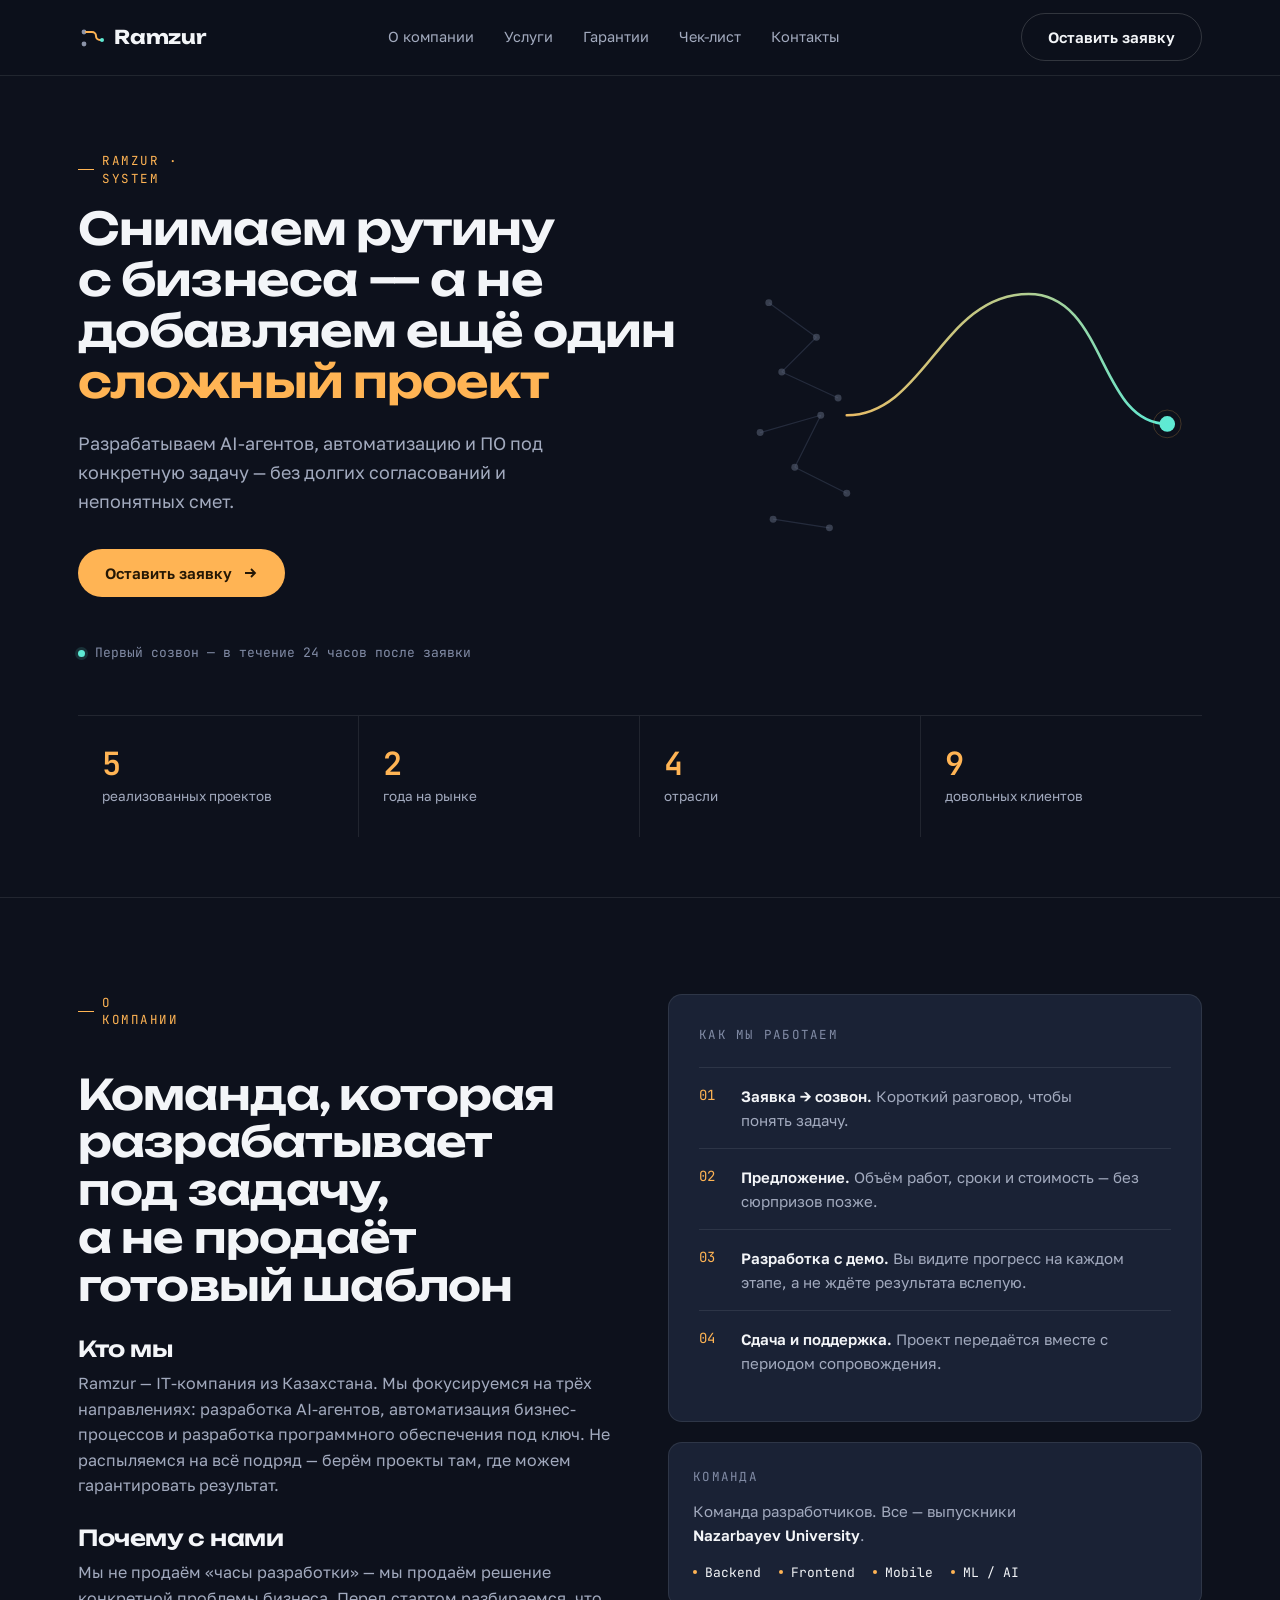
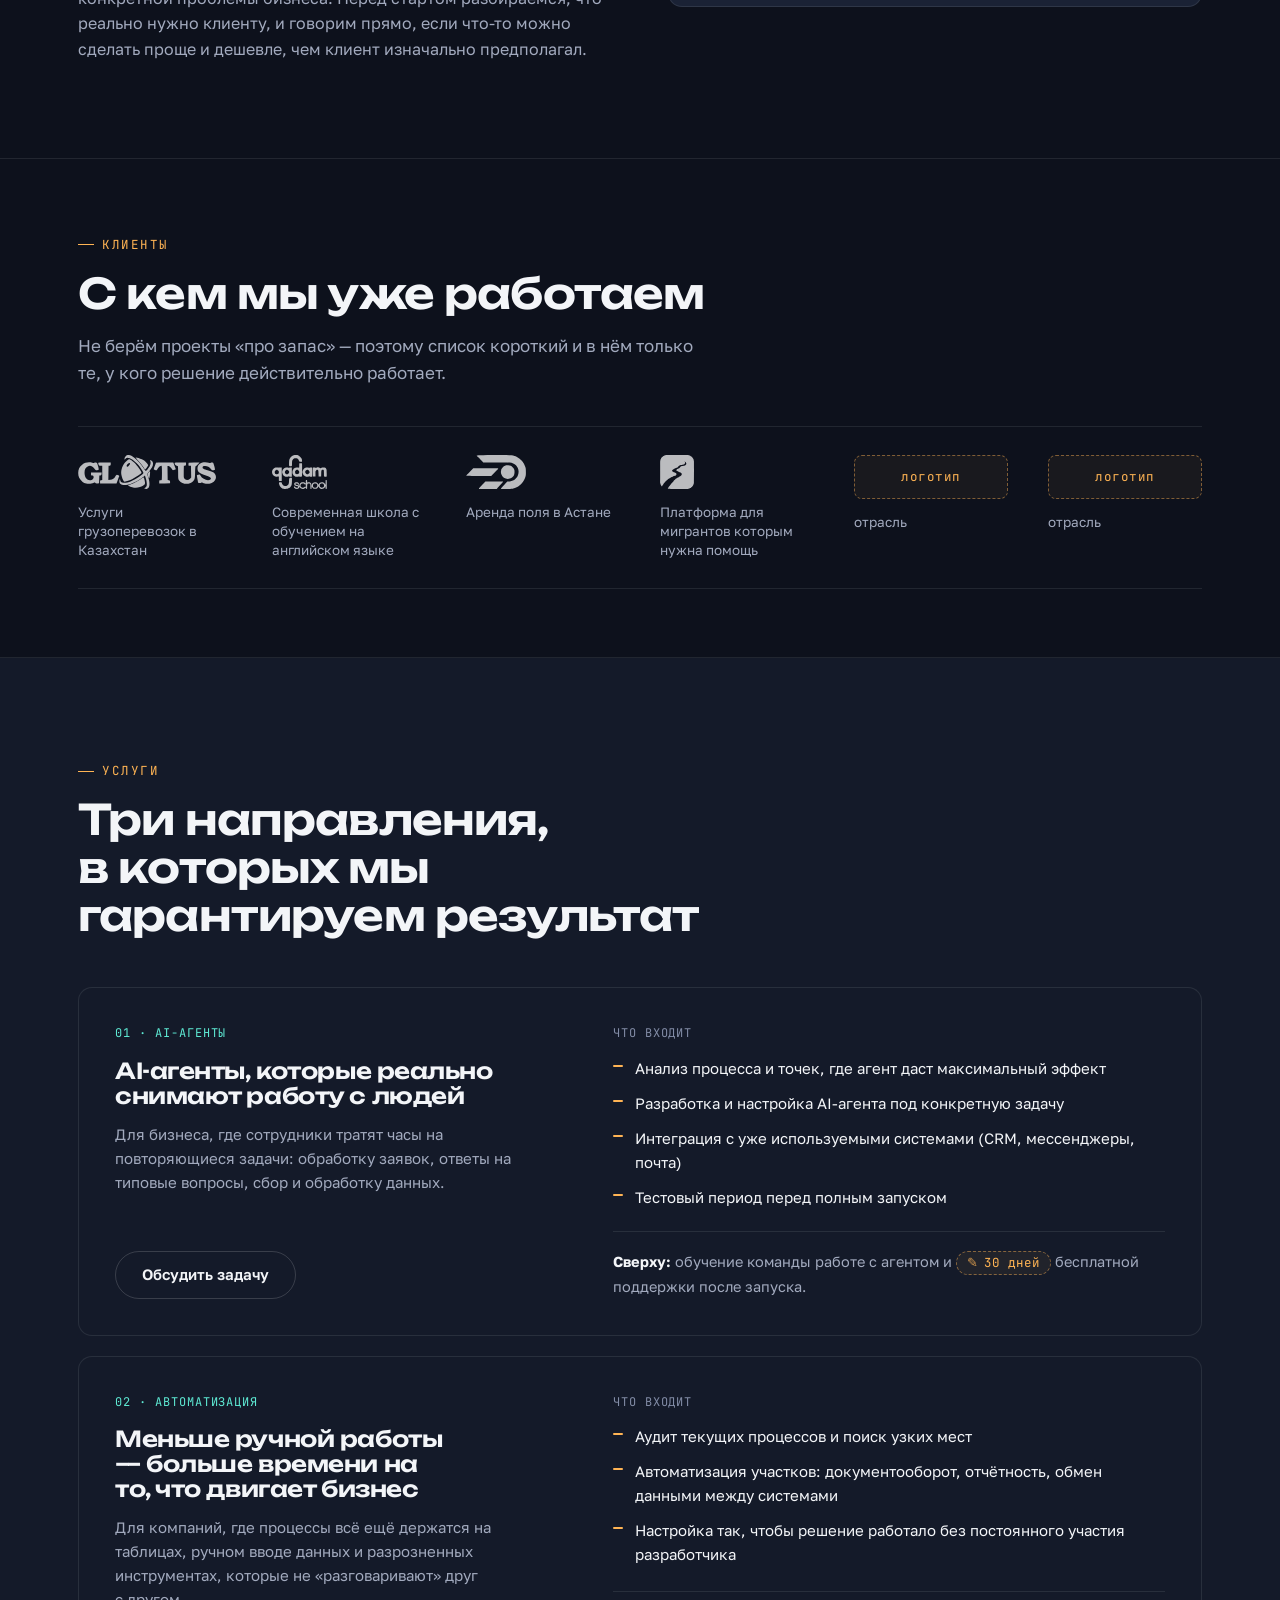
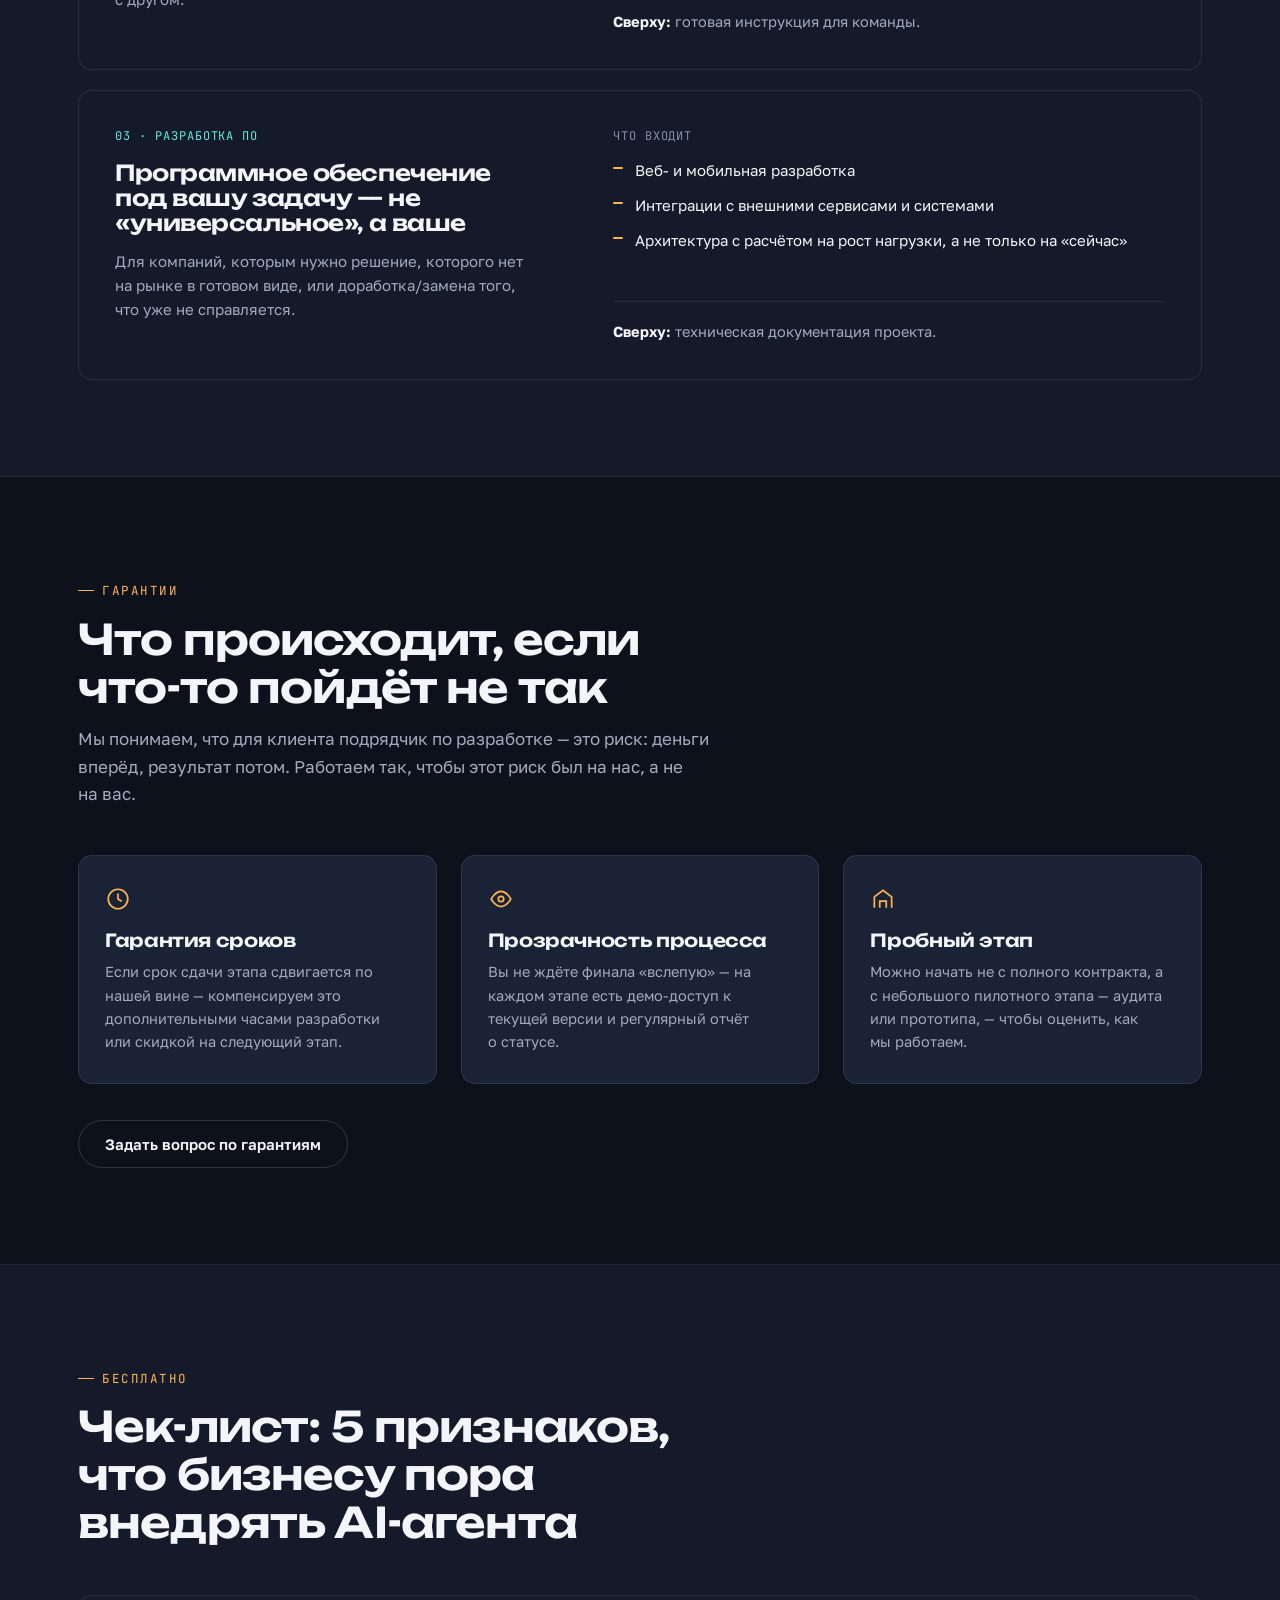
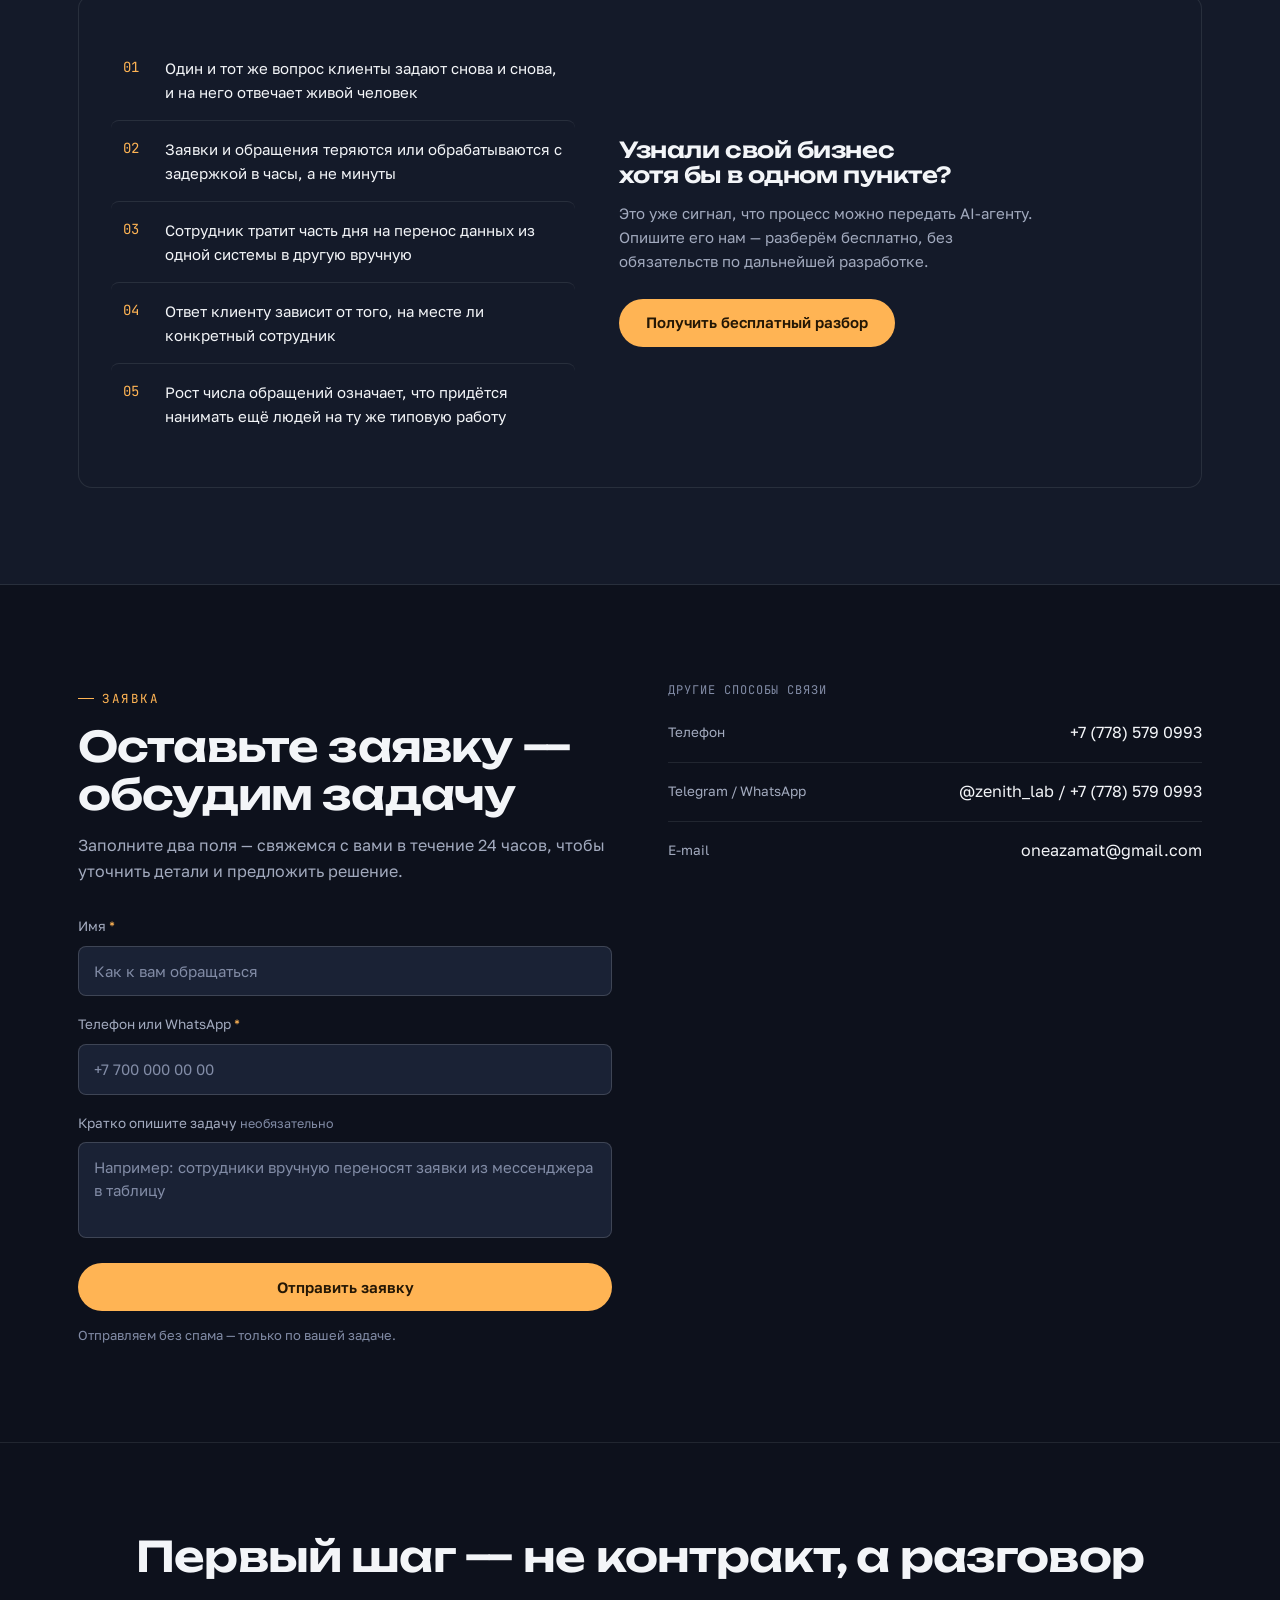
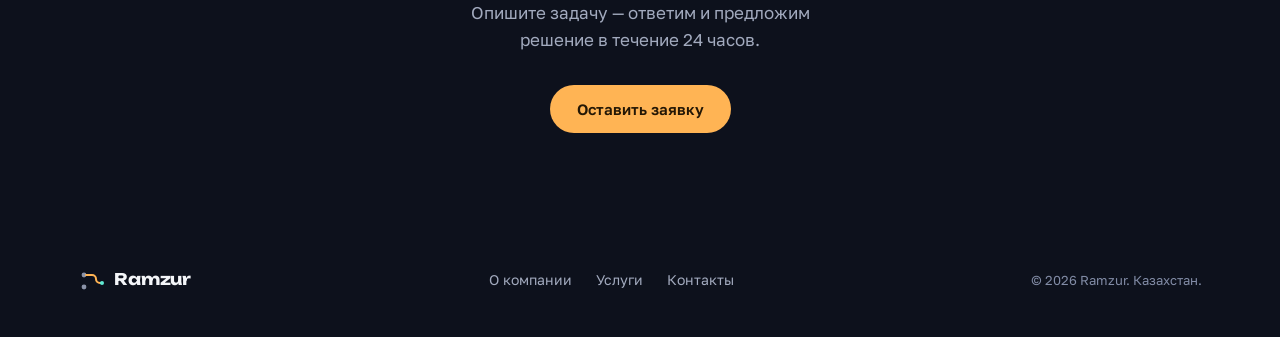
==== commit 8a39185a: "new data for landing page" ====
--- a/index.html
+++ b/index.html
@@ -81,7 +81,7 @@
 <section class="hero" id="hero">
   <div class="wrap hero-grid">
     <div class="hero-copy">
-      <span class="eyebrow hero-in" style="--in:1">Ramzur · Казахстан</span>
+      <span class="eyebrow hero-in" style="--in:1">Ramzur · System</span>
       <h1 class="hero-in" style="--in:2">Снимаем рутину с бизнеса — а не добавляем ещё один <em>сложный проект</em></h1>
       <p class="hero-sub hero-in" style="--in:3">Разрабатываем AI-агентов, автоматизацию и ПО под конкретную задачу — без долгих согласований и непонятных смет.</p>
       <div class="hero-ctas hero-in" style="--in:4">
@@ -91,9 +91,6 @@
           Оставить заявку
           <svg viewBox="0 0 16 16" fill="none" stroke="currentColor" stroke-width="1.8" aria-hidden="true"><path d="M3 8h10M9 4l4 4-4 4"/></svg>
         </button>
-        <button type="button" class="btn btn-ghost js-open-modal"
-          data-title="Расчёт стоимости проекта" data-sub="Расскажите коротко о задаче — пришлём ориентировочный расчёт и сроки."
-          data-placeholder="Например: нужен AI-агент для обработки заявок">Рассчитать стоимость проекта</button>
       </div>
       <div class="hero-note hero-in" style="--in:5"><span class="dot"></span> Первый созвон — в течение 24 часов после заявки</div>
     </div>
@@ -161,10 +158,10 @@
       <span class="stat-num">48</span> или <span class="stat-num">120+</span>.
     -->
     <div class="stats">
-      <div class="stat reveal" style="--i:0"><span class="stat-num ph">XX</span><span class="stat-label">реализованных проектов</span></div>
-      <div class="stat reveal" style="--i:1"><span class="stat-num ph">X</span><span class="stat-label">лет на рынке</span></div>
-      <div class="stat reveal" style="--i:2"><span class="stat-num ph">XX</span><span class="stat-label">отраслей</span></div>
-      <div class="stat reveal" style="--i:3"><span class="stat-num ph">XX</span><span class="stat-label">довольных клиентов</span></div>
+      <div class="stat reveal" style="--i:0"><span class="stat-num">5</span><span class="stat-label">реализованных проектов</span></div>
+      <div class="stat reveal" style="--i:1"><span class="stat-num">2</span><span class="stat-label">года на рынке</span></div>
+      <div class="stat reveal" style="--i:2"><span class="stat-num">4</span><span class="stat-label">отрасли</span></div>
+      <div class="stat reveal" style="--i:3"><span class="stat-num">9</span><span class="stat-label">довольных клиентов</span></div>
     </div>
   </div>
 </section>
@@ -183,19 +180,92 @@
         <h3>Почему с нами</h3>
         <p class="muted">Мы не продаём «часы разработки» — мы продаём решение конкретной проблемы бизнеса. Перед стартом разбираемся, что реально нужно клиенту, и говорим прямо, если что-то можно сделать проще и дешевле, чем клиент изначально предполагал.</p>
       </div>
-      <div class="team-card">
-        <p class="team-card-title">Команда <span class="ph">уточнить</span></p>
-        <p class="team-card-body">Здесь нужны 1–2 факта о команде, которые вызывают доверие: опыт в конкретных отраслях, число разработчиков, ключевые компетенции.</p>
-      </div>
-    </div>
-
-    <div class="method reveal">
-      <div class="method-title">Как мы работаем</div>
-      <div class="method-step" style="--i:0"><span class="n">01</span><p><strong>Заявка → созвон.</strong> Короткий разговор, чтобы понять задачу.</p></div>
-      <div class="method-step" style="--i:1"><span class="n">02</span><p><strong>Предложение.</strong> Объём работ, сроки и стоимость — без сюрпризов позже.</p></div>
-      <div class="method-step" style="--i:2"><span class="n">03</span><p><strong>Разработка с демо.</strong> Вы видите прогресс на каждом этапе, а не ждёте результата вслепую.</p></div>
-      <div class="method-step" style="--i:3"><span class="n">04</span><p><strong>Сдача и поддержка.</strong> Проект передаётся вместе с периодом сопровождения.</p></div>
-    </div>
+    </div>
+
+    <div class="about-side">
+      <div class="method reveal">
+        <div class="method-title">Как мы работаем</div>
+        <div class="method-step" style="--i:0"><span class="n">01</span><p><strong>Заявка → созвон.</strong> Короткий разговор, чтобы понять задачу.</p></div>
+        <div class="method-step" style="--i:1"><span class="n">02</span><p><strong>Предложение.</strong> Объём работ, сроки и стоимость — без сюрпризов позже.</p></div>
+        <div class="method-step" style="--i:2"><span class="n">03</span><p><strong>Разработка с демо.</strong> Вы видите прогресс на каждом этапе, а не ждёте результата вслепую.</p></div>
+        <div class="method-step" style="--i:3"><span class="n">04</span><p><strong>Сдача и поддержка.</strong> Проект передаётся вместе с периодом сопровождения.</p></div>
+      </div>
+
+      <div class="team-card reveal" style="--i:1">
+        <p class="team-card-title">Команда</p>
+        <p class="team-card-body">Команда разработчиков. Все — выпускники <strong>Nazarbayev University</strong>.</p>
+        <ul class="team-disciplines">
+          <li>Backend</li>
+          <li>Frontend</li>
+          <li>Mobile</li>
+          <li>ML&nbsp;/&nbsp;AI</li>
+        </ul>
+      </div>
+    </div>
+  </div>
+</section>
+
+<!-- ============ CLIENTS / SOCIAL PROOF ============
+  Каждая запись = логотип + отрасль. Отрасль здесь не украшение: она
+  превращает набор логотипов в конкретное утверждение («работаем в
+  логистике»), а не в безымянную «стену доверия».
+
+  КАК ПОДСТАВИТЬ РЕАЛЬНЫЕ ДАННЫЕ (по одной строке на клиента):
+    1. Положите логотип в  assets/logos/  — лучше SVG с прозрачным фоном
+       (PNG подойдёт, но нужен @2x для retina).
+    2. В нужной карточке замените блок
+         <div class="client-mark client-mark--empty">…</div>
+       на закомментированный <img> ниже него, поправив src и alt.
+    3. Впишите отрасль вместо «отрасль» в .client-industry.
+    4. Лишние карточки просто удалите — сетка перестроится сама
+       (рассчитана на 4–6 записей).
+
+  Логотипы намеренно приводятся к одному белому цвету (см. .client-logo
+  в style.css): присланные клиентами файлы приходят в разных цветах и
+  пропорциях, и на тёмном фоне разноцветная стена читается как мусор.
+  Если у логотипа непрозрачный фон — обрежьте его, иначе будет белый
+  прямоугольник.
+============================================================ -->
+<section class="section section--tight" id="clients">
+  <div class="wrap">
+    <div class="section-head clients-head reveal">
+      <span class="eyebrow">Клиенты</span>
+      <h2>С кем мы уже работаем</h2>
+      <p>Не берём проекты «про запас» — поэтому список короткий и в нём только те, у кого решение действительно работает.</p>
+    </div>
+
+    <div class="client-wall-clip reveal">
+      <ul class="client-wall">
+        <li class="client" style="--i:0">
+          <!-- <div class="client-mark client-mark--empty">логотип</div> -->
+          <img class="client-logo" src="assets/logos/client-glotus.svg" alt="Glotus Ltd." width="160" height="40" loading="lazy" decoding="async">
+          <span class="client-industry">Услуги грузоперевозок в Казахстан</span>
+        </li>
+        <li class="client" style="--i:1">
+          <img class="client-logo" src="assets/logos/client-qadam.svg" alt="Qadam School" width="160" height="40" loading="lazy" decoding="async">
+          <span class="client-industry">Современная школа с обучением на английском языке</span>
+        </li>
+        <li class="client" style="--i:2">
+          <img class="client-logo" src="assets/logos/client-dopsy.svg" alt="Dopsy Arena" width="160" height="40" loading="lazy" decoding="async">
+          <span class="client-industry">Аренда поля в Астане</span>
+        </li>
+        <li class="client" style="--i:3">
+          <img class="client-logo" src="assets/logos/client-sabil.svg" alt="Sabil Life" width="160" height="40" loading="lazy" decoding="async">
+          <span class="client-industry">Платформа для мигрантов которым нужна помощь</span>
+        </li>
+        <li class="client" style="--i:4">
+          <div class="client-mark client-mark--empty">логотип</div>
+          <!-- <img class="client-logo" src="assets/logos/client-5.svg" alt="Название компании" width="160" height="40" loading="lazy" decoding="async"> -->
+          <span class="client-industry">отрасль</span>
+        </li>
+        <li class="client" style="--i:5">
+          <div class="client-mark client-mark--empty">логотип</div>
+          <!-- <img class="client-logo" src="assets/logos/client-6.svg" alt="Название компании" width="160" height="40" loading="lazy" decoding="async"> -->
+          <span class="client-industry">отрасль</span>
+        </li>
+      </ul>
+    </div>
+
   </div>
 </section>
 
@@ -226,7 +296,7 @@
             <li>Интеграция с уже используемыми системами (CRM, мессенджеры, почта)</li>
             <li>Тестовый период перед полным запуском</li>
           </ul>
-          <div class="bonus"><b>Сверху:</b> обучение команды работе с агентом и <span class="ph">N дней</span> бесплатной поддержки после запуска.</div>
+          <div class="bonus"><b>Сверху:</b> обучение команды работе с агентом и <span class="ph">30 дней</span> бесплатной поддержки после запуска.</div>
         </div>
       </div>
 
@@ -236,9 +306,6 @@
           <span class="service-tag">02 · Автоматизация</span>
           <h3>Меньше ручной работы — больше времени на то, что двигает бизнес</h3>
           <p class="service-for">Для компаний, где процессы всё ещё держатся на таблицах, ручном вводе данных и разрозненных инструментах, которые не «разговаривают» друг с другом.</p>
-          <button type="button" class="btn btn-ghost service-cta js-open-modal"
-            data-title="Расчёт стоимости: автоматизация" data-sub="Опишите процесс — оценим объём работ и ориентировочный бюджет."
-            data-placeholder="Например: нужно связать CRM и бухгалтерию, сейчас переносим данные вручную">Получить расчёт стоимости</button>
         </div>
         <div class="service-detail">
           <p class="stack-label">Что входит</p>
@@ -248,8 +315,7 @@
             <li>Настройка так, чтобы решение работало без постоянного участия разработчика</li>
           </ul>
           <div class="bonus">
-            <b>Сверху:</b> готовая инструкция для команды или бесплатный аудит второго процесса.
-            <span class="ph ph-note">выбрать один вариант</span>
+            <b>Сверху:</b> готовая инструкция для команды.
           </div>
         </div>
       </div>
@@ -260,9 +326,6 @@
           <span class="service-tag">03 · Разработка ПО</span>
           <h3>Программное обеспечение под вашу задачу — не «универсальное», а ваше</h3>
           <p class="service-for">Для компаний, которым нужно решение, которого нет на рынке в готовом виде, или доработка/замена того, что уже не справляется.</p>
-          <button type="button" class="btn btn-ghost service-cta js-open-modal"
-            data-title="Расчёт стоимости: разработка ПО" data-sub="Опишите задачу — оценим объём работ и сроки."
-            data-placeholder="Например: нужен внутренний сервис для учёта заказов">Получить расчёт стоимости</button>
         </div>
         <div class="service-detail">
           <p class="stack-label">Что входит</p>
@@ -272,8 +335,7 @@
             <li>Архитектура с расчётом на рост нагрузки, а не только на «сейчас»</li>
           </ul>
           <div class="bonus">
-            <b>Сверху:</b> техническая документация проекта или период гарантийной поддержки.
-            <span class="ph ph-note">выбрать один вариант</span>
+            <b>Сверху:</b> техническая документация проекта.
           </div>
         </div>
       </div>
@@ -295,7 +357,6 @@
         <svg viewBox="0 0 24 24" fill="none" stroke="currentColor" stroke-width="1.6" aria-hidden="true"><circle cx="12" cy="12" r="9"/><path d="M12 7v5l3.5 2"/></svg>
         <h3>Гарантия сроков</h3>
         <p>Если срок сдачи этапа сдвигается по нашей вине — компенсируем это дополнительными часами разработки или скидкой на следующий этап.</p>
-        <span class="draft-tag ph">формулировку согласовать</span>
       </div>
       <div class="guarantee reveal" style="--i:1">
         <svg viewBox="0 0 24 24" fill="none" stroke="currentColor" stroke-width="1.6" aria-hidden="true"><path d="M3 12s3.5-7 9-7 9 7 9 7-3.5 7-9 7-9-7-9-7Z"/><circle cx="12" cy="12" r="2.5"/></svg>
@@ -383,12 +444,9 @@
     <div class="contact-alt-col">
       <p class="stack-label alt-contacts-label">Другие способы связи</p>
       <div class="alt-contacts">
-        <div class="alt-contact"><span class="label">Телефон</span><span class="ph">уточнить</span></div>
-        <div class="alt-contact"><span class="label">Telegram / WhatsApp</span><span class="ph">уточнить</span></div>
-        <div class="alt-contact"><span class="label">E-mail</span><span class="ph">уточнить</span></div>
-      </div>
-      <div class="ph-block alt-contacts-note">
-        <b>Уточнить:</b> форма сейчас не подключена к CRM/мессенджеру. Перед запуском нужно связать её с реальным каналом приёма заявок (Telegram-бот, e-mail или CRM-вебхук), см. комментарий TODO-BACKEND в коде.
+        <div class="alt-contact"><span class="label">Телефон</span><span>+7 (778) 579 0993</span></div>
+        <div class="alt-contact"><span class="label">Telegram / WhatsApp</span><span>@zenith_lab / +7 (778) 579 0993</span></div>
+        <div class="alt-contact"><span class="label">E-mail</span><span>oneazamat@gmail.com</span></div>
       </div>
     </div>
   </div>
@@ -431,21 +489,22 @@
   ============================================================
   CHECKLIST-BEFORE-LAUNCH — всё, что нужно вставить от Ramzur:
 
-  1. Блок «в цифрах» (hero): число проектов, лет на рынке,
-     число отраслей, число довольных клиентов.
-  2. Раздел «О компании» → карточка «Команда»: 1–2 факта,
-     вызывающих доверие (опыт, число разработчиков, ниши).
-  3. Услуга «AI-агенты» → бонус: количество дней поддержки.
-  4. Услуга «Автоматизация» → бонус: выбрать один вариант
+  1. Услуга «AI-агенты» → бонус: количество дней поддержки.
+  2. Услуга «Автоматизация» → бонус: выбрать один вариант
      (инструкция для команды / аудит второго процесса).
-  5. Услуга «Разработка ПО» → бонус: выбрать один вариант
+  3. Услуга «Разработка ПО» → бонус: выбрать один вариант
      (техдокументация / период гарантийной поддержки).
-  6. Гарантия сроков — согласовать точную юридическую
+  4. Гарантия сроков — согласовать точную юридическую
      формулировку условий компенсации.
-  7. Контакты: телефон, Telegram/WhatsApp, e-mail.
-  8. Подключить форму заявки к реальному каналу приёма
+  5. Контакты: телефон, Telegram/WhatsApp, e-mail.
+  6. Раздел «Клиенты»: 4–6 логотипов (SVG, прозрачный фон)
+     в assets/logos/ + отрасль каждого клиента. Обязательно
+     письменное согласие клиента на публикацию логотипа.
+     Пошаговая инструкция — в комментарии над разделом
+     CLIENTS / SOCIAL PROOF в этом файле.
+  7. Подключить форму заявки к реальному каналу приёма
      заявок (см. TODO-BACKEND в <script> выше).
-  9. Раздел «Портфолио/кейсы» намеренно не включён (по
+  8. Раздел «Портфолио/кейсы» намеренно не включён (по
      договорённости) — при готовности кейсов его можно
      добавить между блоками #about и #services, сохранив
      ту же сетку карточек, что в #services.
--- a/style.css
+++ b/style.css
@@ -599,6 +599,17 @@
 .about-copy h3{ margin-bottom: 10px; }
 .about-copy p{ max-width: var(--prose); }
 
+/* The right-hand column stacks the process panel and the team credential.
+   A wrapper rather than making both direct grid children: at the one-column
+   breakpoint two grid items would separate and the card would drift away
+   from the panel it belongs under. */
+.about-side{
+  display: flex;
+  flex-direction: column;
+  gap: 20px;
+  min-width: 0;
+}
+
 .method{
   background: var(--surface-2);
   border: 1px solid var(--line);
@@ -631,20 +642,58 @@
 .method-step p{ font-size: 15px; color: var(--text-muted); }
 .method-step strong{ color: var(--text); font-weight: 600; }
 
+/* Now carries real team facts, so the dashed "fill me in" treatment is gone.
+   It shares the .method panel language it sits beneath — the page's existing
+   form for a block of stated specifics — rather than inventing a third card
+   style. Spacing comes from the .about-side gap, so no margin here. */
 .team-card{
-  margin-top: 22px;
-  padding: 20px;
-  border: 1px dashed var(--draft-line);
-  border-radius: var(--radius-sm);
-  background: rgba(255,180,84,0.05);
+  padding: clamp(20px, 2.2vw, 24px);
+  border: 1px solid var(--line);
+  border-radius: var(--radius);
+  background: var(--surface-2);
 }
 .team-card-title{
-  margin-bottom: 8px;
+  font-family: var(--font-mono);
+  font-size: 12.5px;
+  text-transform: uppercase;
+  letter-spacing: .1em;
+  color: var(--text-faint);
+  margin-bottom: 12px;
+}
+.team-card-body{ font-size: 15px; color: var(--text-muted); }
+/* the university is the credential, so it is the one thing lifted to full ink */
+.team-card-body strong{ color: var(--text); font-weight: 600; }
+
+/* The four disciplines are listed once, here, rather than repeated in the
+   sentence above — a scannable row beats a comma list buried in prose.
+   Markers lead each item instead of separating them: a middot separator
+   dangles at the end of a line whenever the row wraps, which it does below
+   about 420px. */
+.team-disciplines{
+  list-style: none;
+  margin: 16px 0 0;
+  padding: 0;
+  display: flex;
+  flex-wrap: wrap;
+  gap: 8px 18px;
+  font-family: var(--font-mono);
+  font-size: 13px;
+  line-height: 1.5;
   color: var(--text);
-  font-weight: 600;
-  font-size: 14.5px;
-}
-.team-card-body{ font-size: 14px; color: var(--text-muted); }
+}
+.team-disciplines li{
+  display: flex;
+  align-items: center;
+  gap: 8px;
+}
+.team-disciplines li::before{
+  content: "";
+  flex: 0 0 4px;
+  width: 4px;
+  height: 4px;
+  border-radius: 50%;
+  background: var(--amber);
+}
 
 @media (max-width: 880px){
   .about-grid{ grid-template-columns: 1fr; }
@@ -754,6 +803,152 @@
   .bonus{ margin-top: 4px; }
 }
 
+/* ---------- Clients / social proof ----------
+   A punctuation band between two full-weight sections, not a third one: the
+   tighter vertical rhythm is what keeps "who we are -> who trusted us ->
+   what we do" reading as one thought.
+
+   Deliberately NOT a card grid and NOT a marquee. The page already states
+   factual proof as hairline-divided cells (the "в цифрах" strip, the process
+   steps, the contact rows), so this reuses that language; and an
+   auto-scrolling logo carousel is the exact "cheap outsourcing site" move
+   PRODUCT.md lists as an anti-reference. */
+.section--tight{ padding-block: clamp(48px, 6vw, 68px); }
+.clients-head{ margin-bottom: clamp(28px, 3.2vw, 40px); }
+
+/* Rows are separated by hairlines, columns by whitespace.
+   Vertical dividers were the obvious choice here (it is what the "в цифрах"
+   strip does) but they cannot survive a partial last row: with auto-fit, four
+   columns and five logos, the fifth cell draws a divider that dangles into
+   empty space. Row rules have no such failure — the wrapper clips the final
+   cell border, so its own bottom rule is the only line under the last row
+   whether that row is full or not.
+   Net effect: this wall stays correct for any number of entries at any
+   width, so deleting a card needs no CSS change. */
+.client-wall-clip{
+  overflow: hidden;
+  border-top: 1px solid var(--line);
+  border-bottom: 1px solid var(--line);
+}
+.client-wall{
+  --client-pad: clamp(14px, 1.6vw, 20px);
+  list-style: none;
+  padding: 0;
+  /* bled outward so the hover wash reads as a band and the first column's
+     content still lines up with the section heading — the same trick the
+     checklist rows use */
+  margin: 0 calc(-1 * var(--client-pad)) -1px;
+  display: grid;
+  /* Explicit counts, all divisors of six, so the last row is never partial.
+     auto-fit looked tempting but at tablet widths it settles on five tracks
+     and strands the sixth logo alone on its own row.
+     Using 4 or 5 entries instead? Change the 6 below to that number. */
+  grid-template-columns: repeat(6, minmax(0, 1fr));
+}
+.client{
+  display: flex;
+  flex-direction: column;
+  align-items: flex-start;
+  gap: 14px;
+  min-width: 0;
+  /* no column gap: cells butt together so the row rule runs continuously
+     instead of breaking into one segment per cell */
+  padding: clamp(22px, 2.4vw, 28px) var(--client-pad);
+  border-bottom: 1px solid var(--line);
+  transition: background var(--dur-mid) var(--ease-out-quart);
+}
+
+@media (max-width: 1000px){
+  .client-wall{ grid-template-columns: repeat(3, minmax(0, 1fr)); }
+}
+@media (max-width: 620px){
+  .client-wall{ grid-template-columns: repeat(2, minmax(0, 1fr)); }
+}
+
+.client-mark{
+  display: flex;
+  align-items: center;
+  justify-content: flex-start;
+  width: 100%;
+  min-height: 44px;
+}
+
+/* Client logos arrive in whatever colour and aspect ratio the client sends.
+   Flattening every one to a single white keeps the wall from reading as a
+   ransom note on this dark ground, and it stays legible on touch (where
+   there is no hover) because the resting opacity is already readable.
+   Colour is deliberately never restored: a navy or black wordmark would
+   disappear against --bg. */
+.client-logo{
+  width: auto;
+  height: auto;
+  max-width: 100%;
+  max-height: 34px;
+  /* brightness(0) flattens to black while keeping the alpha channel,
+     invert(1) then lifts it to white — works for any source colour */
+  filter: brightness(0) invert(1);
+  opacity: .72;
+  /* per-logo optical balance: a wide wordmark and a compact square mark read
+     as different visual weights at the same height, so each can be nudged
+     with style="--logo-scale: .9" on the img without touching this rule */
+  scale: var(--logo-scale, 1);
+  transition:
+    opacity var(--dur-mid) var(--ease-out-quart),
+    scale var(--dur-mid) var(--ease-out-quint);
+}
+
+/* placeholder slot, in the same dashed language as every other pending item */
+.client-mark--empty{
+  justify-content: center;
+  border: 1px dashed var(--draft-line);
+  border-radius: var(--radius-sm);
+  background: rgba(255,180,84,0.05);
+  color: var(--amber);
+  font-family: var(--font-mono);
+  font-size: 12.5px;
+  letter-spacing: .04em;
+}
+
+/* The industry is the fact that turns a logo into a claim. Left as plain
+   pending text rather than a second dashed pill per cell — twelve dashed
+   markers in one band was pure noise, and the note below explains it once. */
+.client-industry{
+  font-size: 13.5px;
+  line-height: 1.4;
+  color: var(--text-muted);
+}
+.client-industry:empty::before{ content: "отрасль"; color: var(--text-faint); }
+.clients-note{ margin-top: clamp(22px, 2.6vw, 30px); }
+.clients-note code{
+  font-family: var(--font-mono);
+  font-size: .92em;
+  color: var(--text);
+}
+
+@media (hover: hover){
+  .client:hover{ background: rgba(255,180,84,0.05); }
+  .client:hover .client-logo{ opacity: 1; scale: calc(var(--logo-scale, 1) * 1.04); }
+}
+
+/* The wall settles in reading order — it is a list being scanned, so the
+   entrance follows the same left-to-right cadence as the stats strip.
+
+   The wrapper carries .reveal purely as the scroll trigger; its own fade and
+   rise are cancelled so the cells are the only thing that moves. Otherwise
+   the block and its children animate opacity over each other and the whole
+   wall arrives muddy. */
+.js .client-wall-clip.reveal{ opacity: 1; }
+.js .client-wall-clip.reveal:not(.is-visible){ transform: none; }
+.js .client-wall-clip:not(.is-visible) .client{ opacity: 0; }
+.js .client-wall-clip.is-visible .client{
+  animation: clientIn .6s var(--ease-out-quint) both;
+  animation-delay: calc(120ms + var(--i, 0) * 65ms);
+}
+@keyframes clientIn{
+  from{ opacity: 0; transform: translateY(12px); }
+  to  { opacity: 1; transform: none; }
+}
+
 /* ---------- Guarantees ---------- */
 .guarantee-grid{
   display: grid;
@@ -1197,7 +1392,8 @@
    Every resting transform is scoped to :not(.is-visible) so the arrived
    state cannot be overridden by a later, equally specific variant rule. */
 .js .reveal:not(.is-visible){ transform: translateY(26px); }
-.js .method.reveal:not(.is-visible){ transform: translateX(24px); }
+.js .method.reveal:not(.is-visible),
+.js .team-card.reveal:not(.is-visible){ transform: translateX(24px); }
 .js .checklist-items li.reveal:not(.is-visible){ transform: translateX(-16px); }
 .js .guarantee.reveal:not(.is-visible){ transform: translateY(24px) scale(.985); }
 .js .stat.reveal:not(.is-visible){ transform: translateY(14px); }
@@ -1268,6 +1464,8 @@
   .js .reveal:not(.is-visible),
   .js .reveal.is-visible{ opacity: 1; transform: none; }
   .js .method.is-visible .method-step{ animation: none; opacity: 1; transform: none; }
+  .js .client-wall-clip:not(.is-visible) .client,
+  .js .client-wall-clip.is-visible .client{ animation: none; opacity: 1; transform: none; }
 
   /* crossfade instead of movement */
   .form-success.show{ animation: none; }
@@ -1284,4 +1482,5 @@
   .btn-primary:hover svg,
   .service:hover .stack-list li::before,
   .guarantee:hover svg{ transform: none; }
-}
+  .client:hover .client-logo{ scale: var(--logo-scale, 1); }
+}
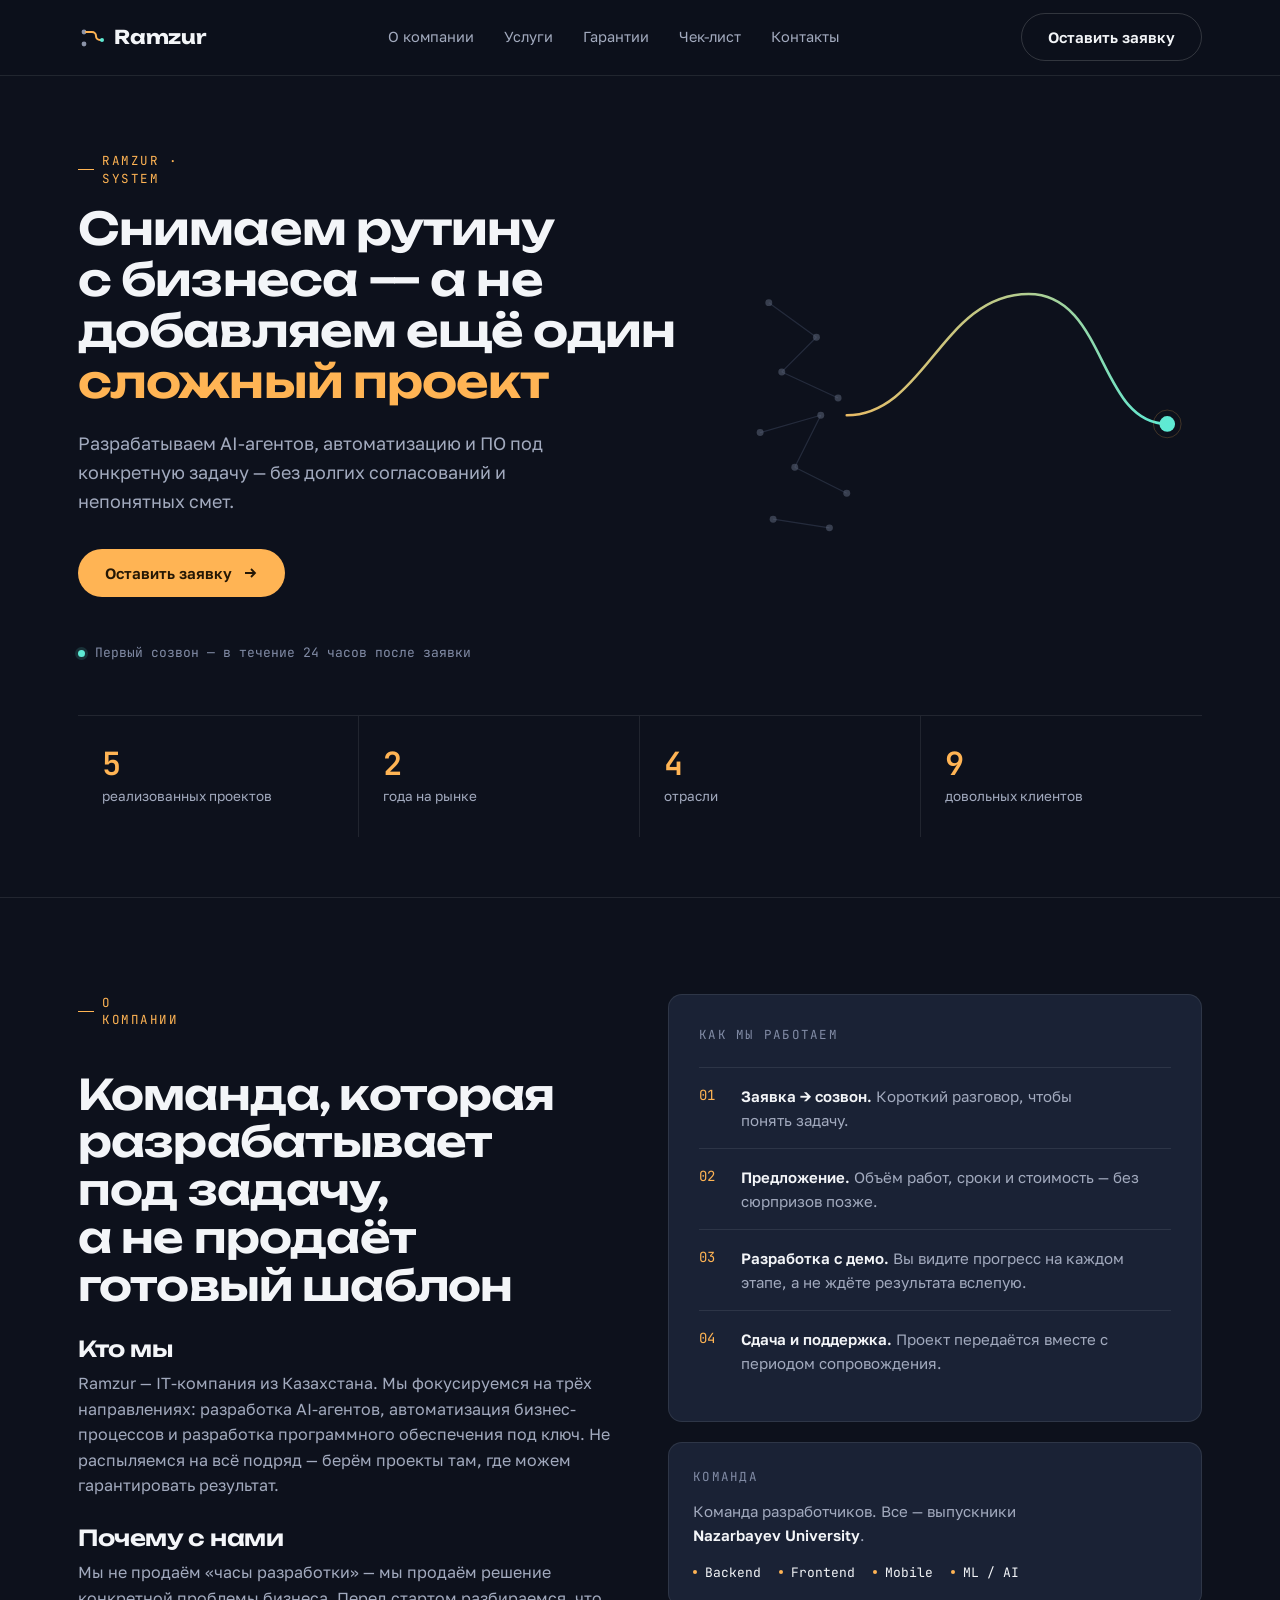
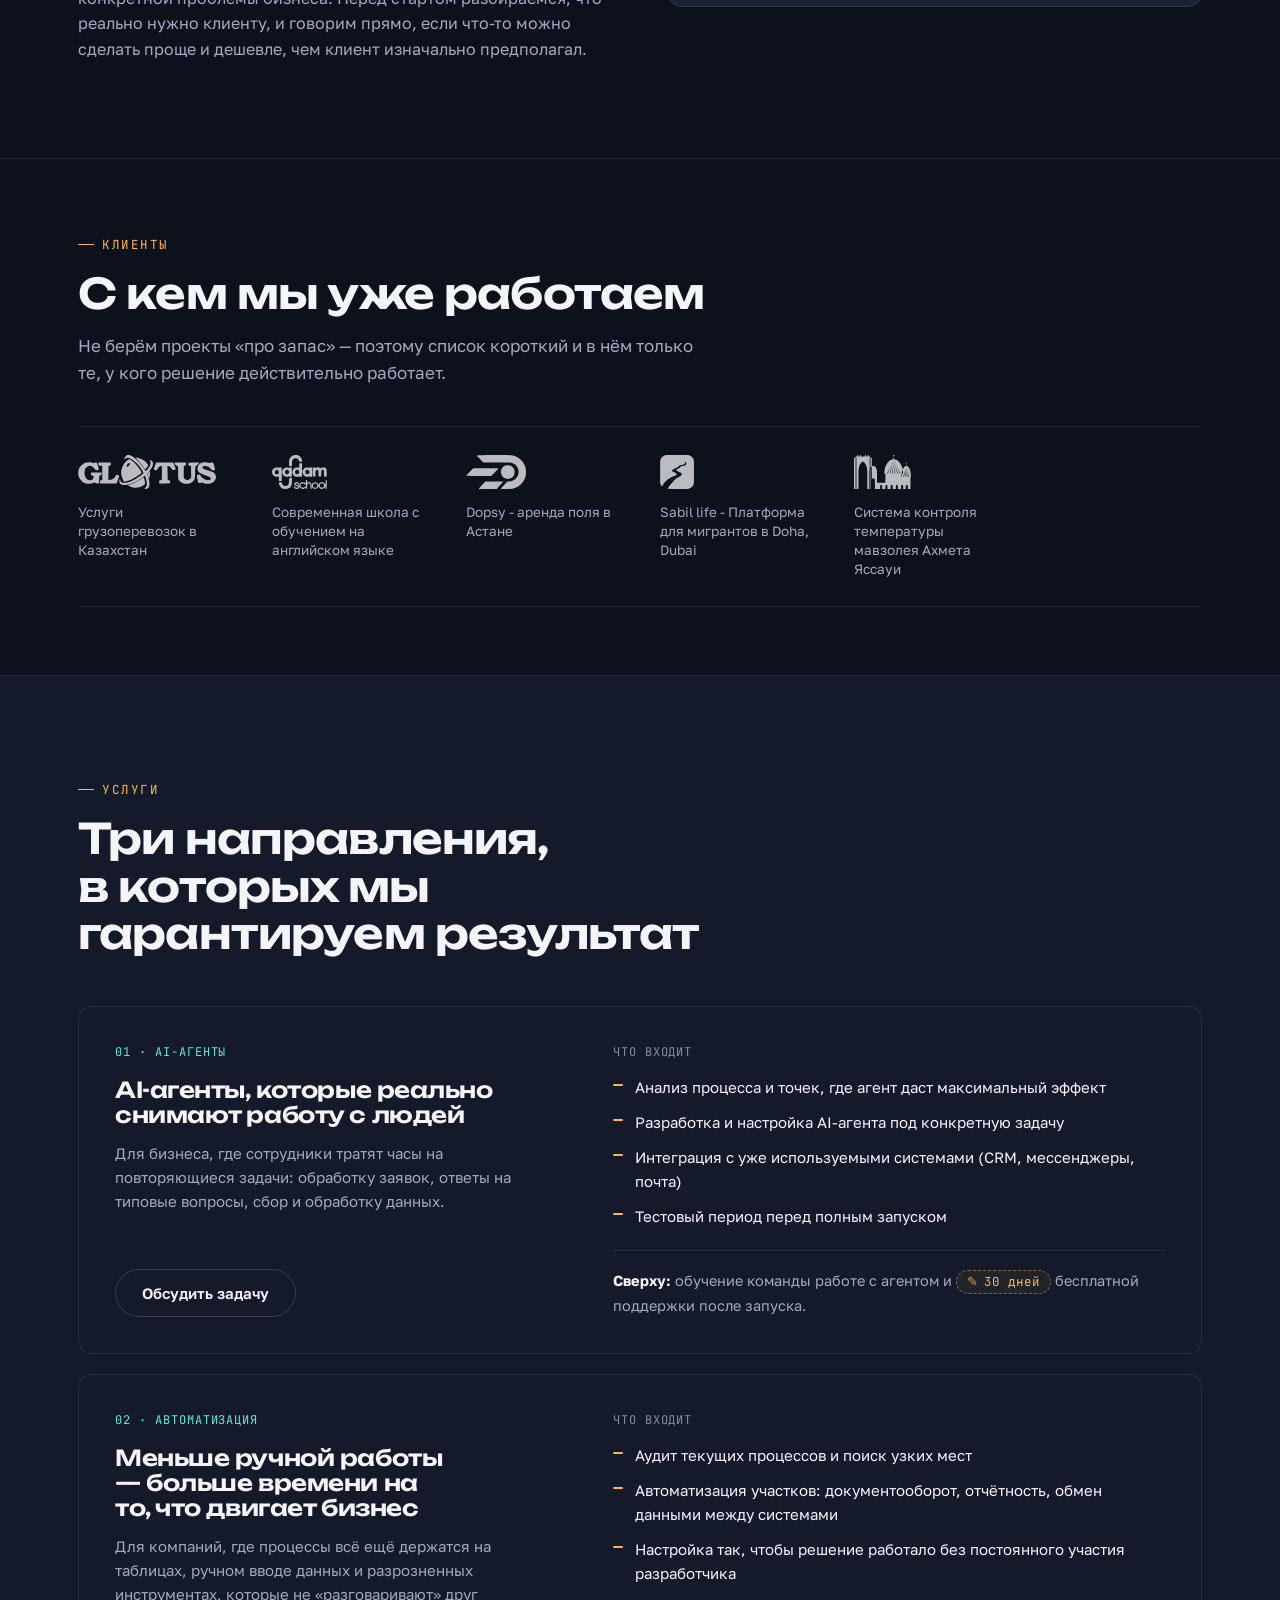
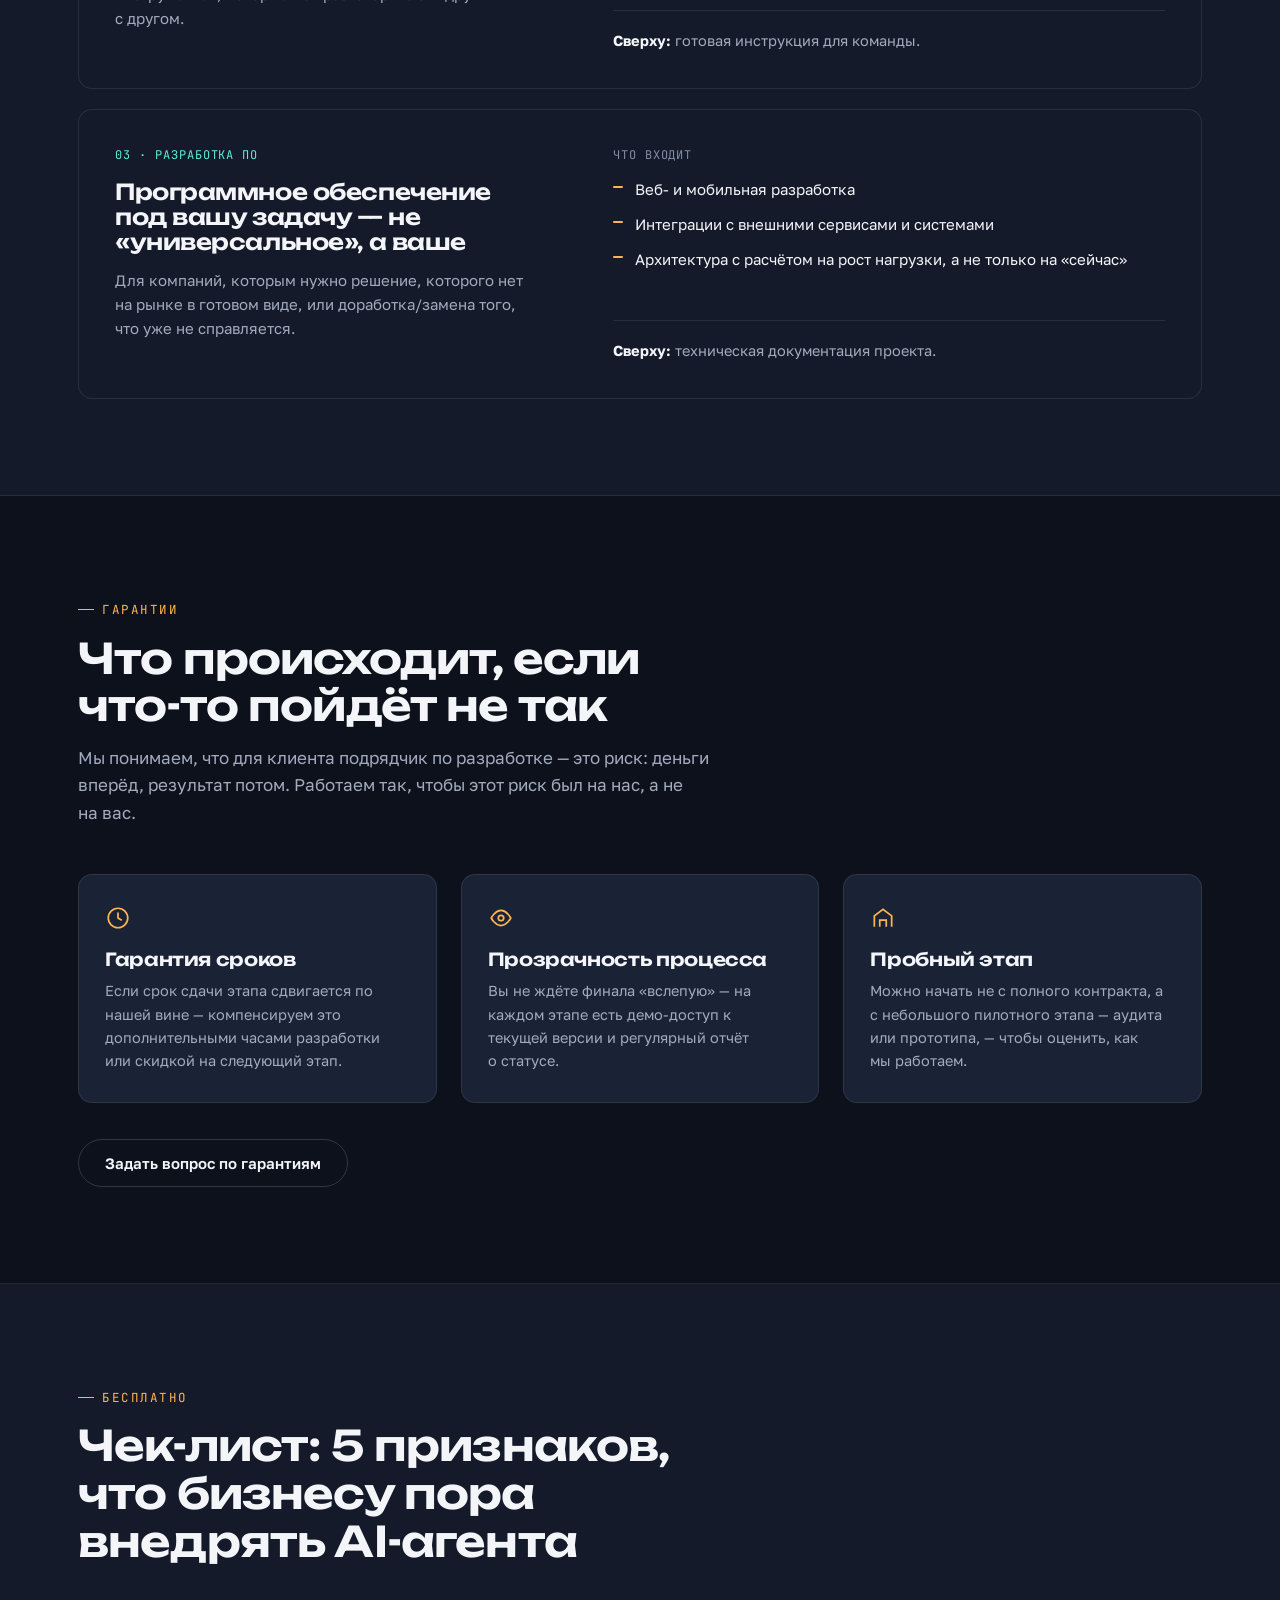
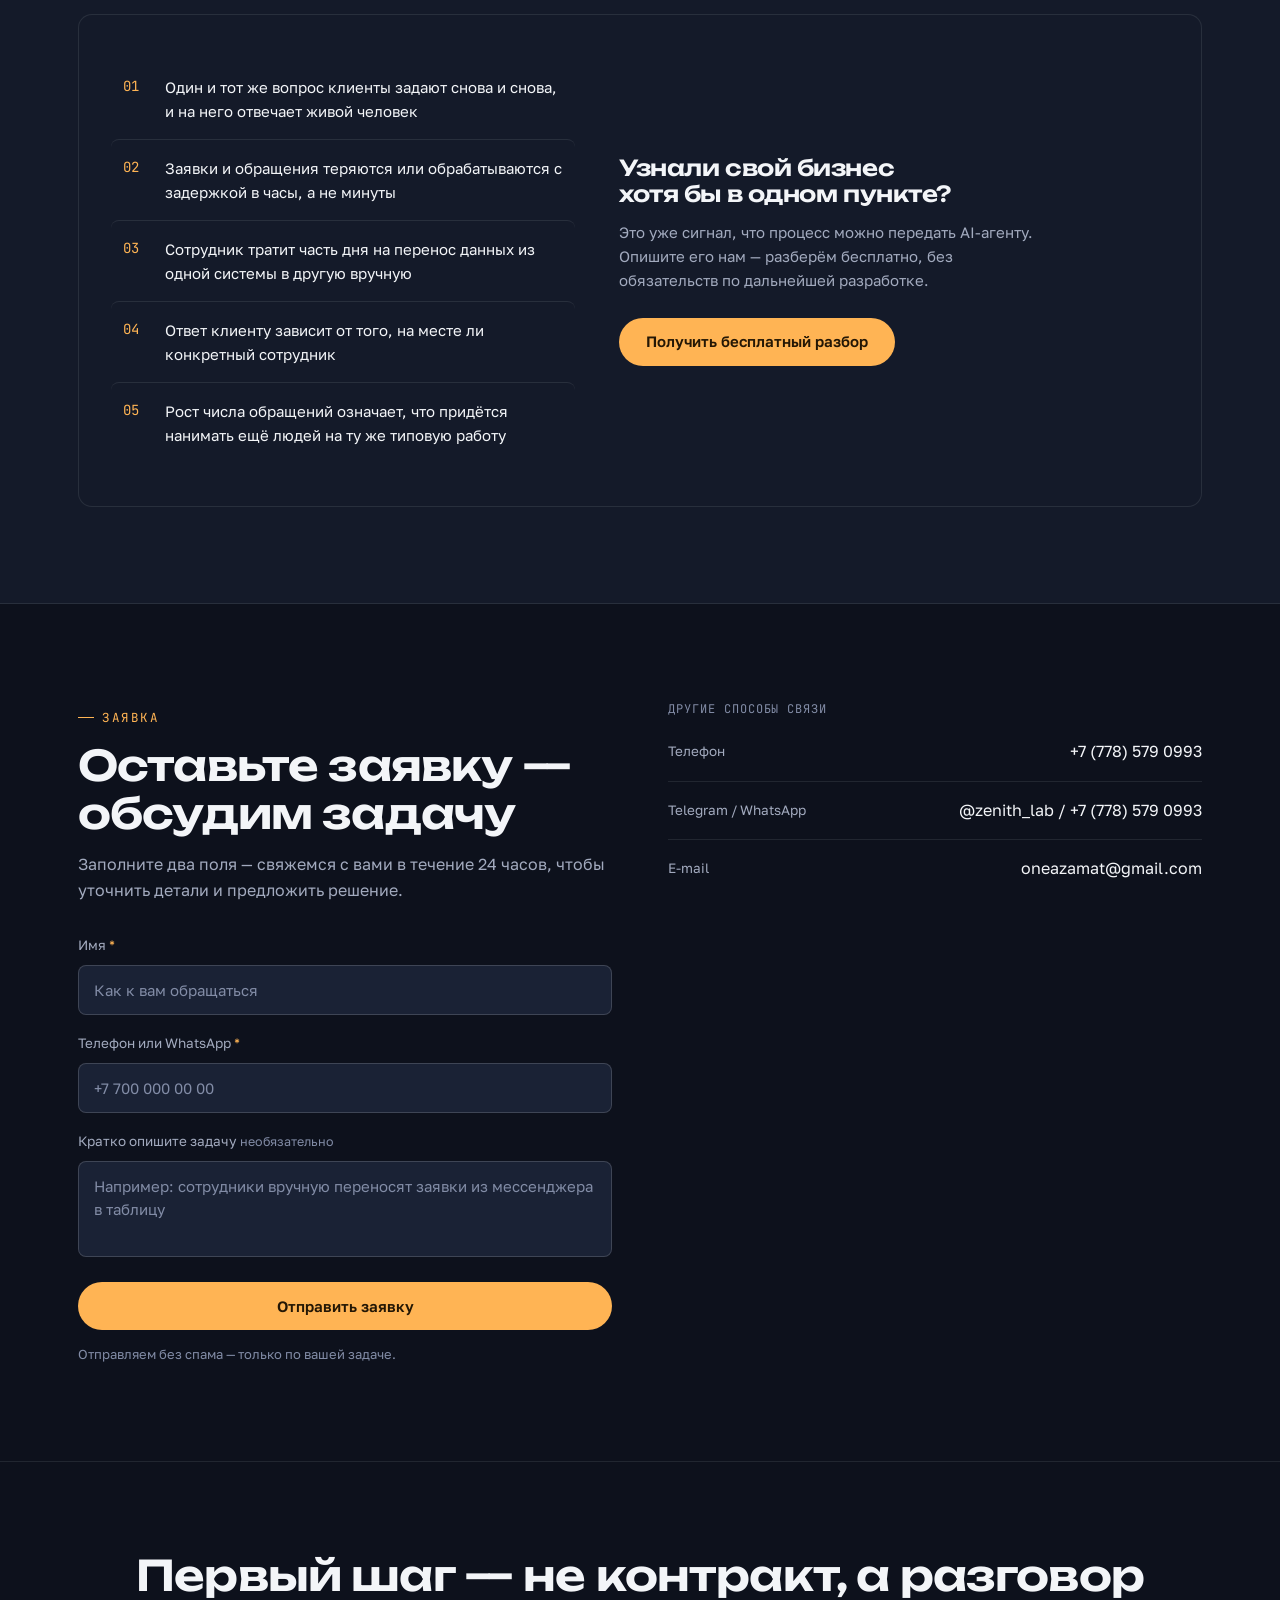
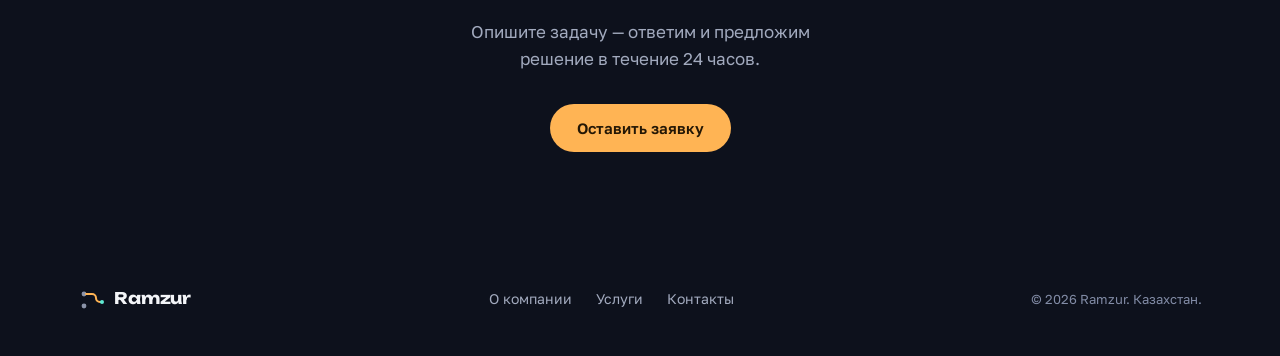
==== commit a70da13c: "update" ====
--- a/index.html
+++ b/index.html
@@ -247,21 +247,15 @@
         </li>
         <li class="client" style="--i:2">
           <img class="client-logo" src="assets/logos/client-dopsy.svg" alt="Dopsy Arena" width="160" height="40" loading="lazy" decoding="async">
-          <span class="client-industry">Аренда поля в Астане</span>
+          <span class="client-industry">Dopsy - аренда поля в Астане</span>
         </li>
         <li class="client" style="--i:3">
           <img class="client-logo" src="assets/logos/client-sabil.svg" alt="Sabil Life" width="160" height="40" loading="lazy" decoding="async">
-          <span class="client-industry">Платформа для мигрантов которым нужна помощь</span>
+          <span class="client-industry">Sabil life - Платформа для мигрантов в Doha, Dubai</span>
         </li>
         <li class="client" style="--i:4">
-          <div class="client-mark client-mark--empty">логотип</div>
-          <!-- <img class="client-logo" src="assets/logos/client-5.svg" alt="Название компании" width="160" height="40" loading="lazy" decoding="async"> -->
-          <span class="client-industry">отрасль</span>
-        </li>
-        <li class="client" style="--i:5">
-          <div class="client-mark client-mark--empty">логотип</div>
-          <!-- <img class="client-logo" src="assets/logos/client-6.svg" alt="Название компании" width="160" height="40" loading="lazy" decoding="async"> -->
-          <span class="client-industry">отрасль</span>
+          <img class="client-logo" src="assets/logos/client-yassawi.svg" alt="Akhmet Yassawi" width="160" height="40" loading="lazy" decoding="async">
+          <span class="client-industry">Система контроля температуры мавзолея Ахмета Яссауи</span>
         </li>
       </ul>
     </div>
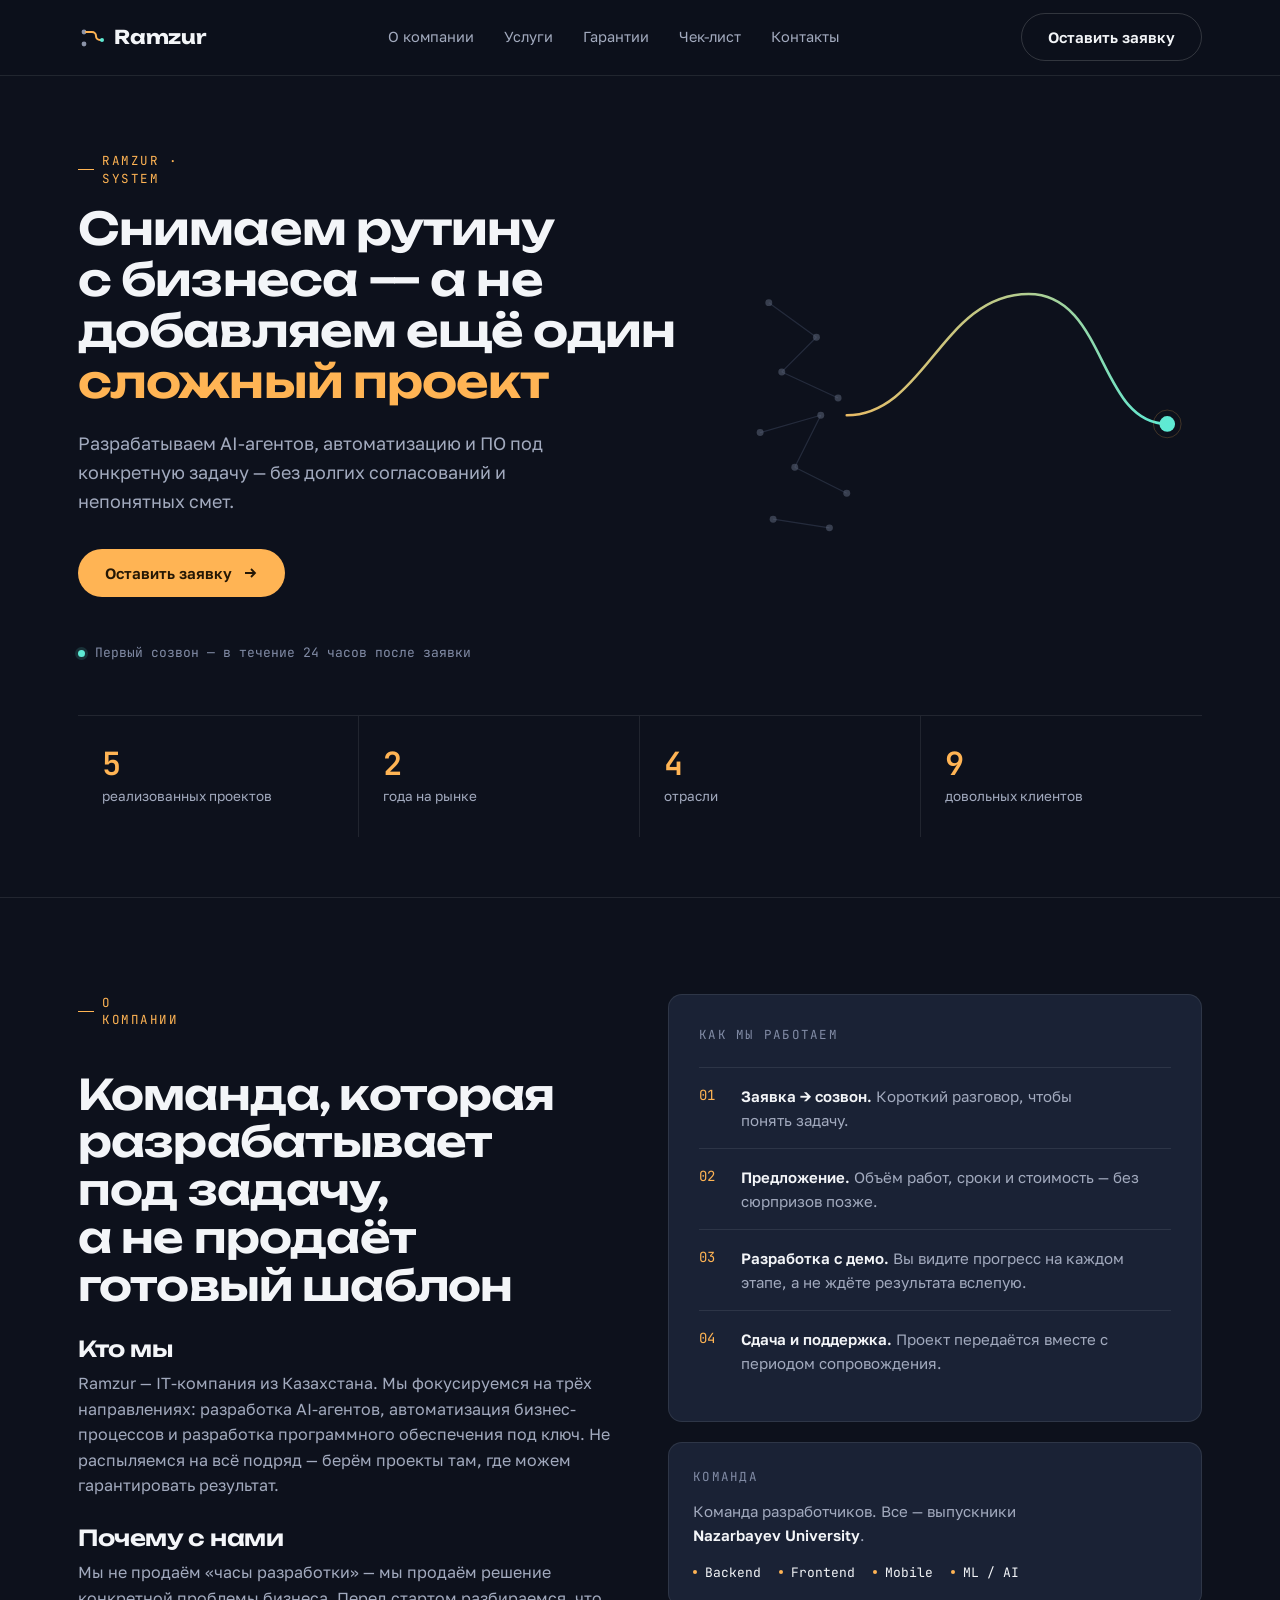
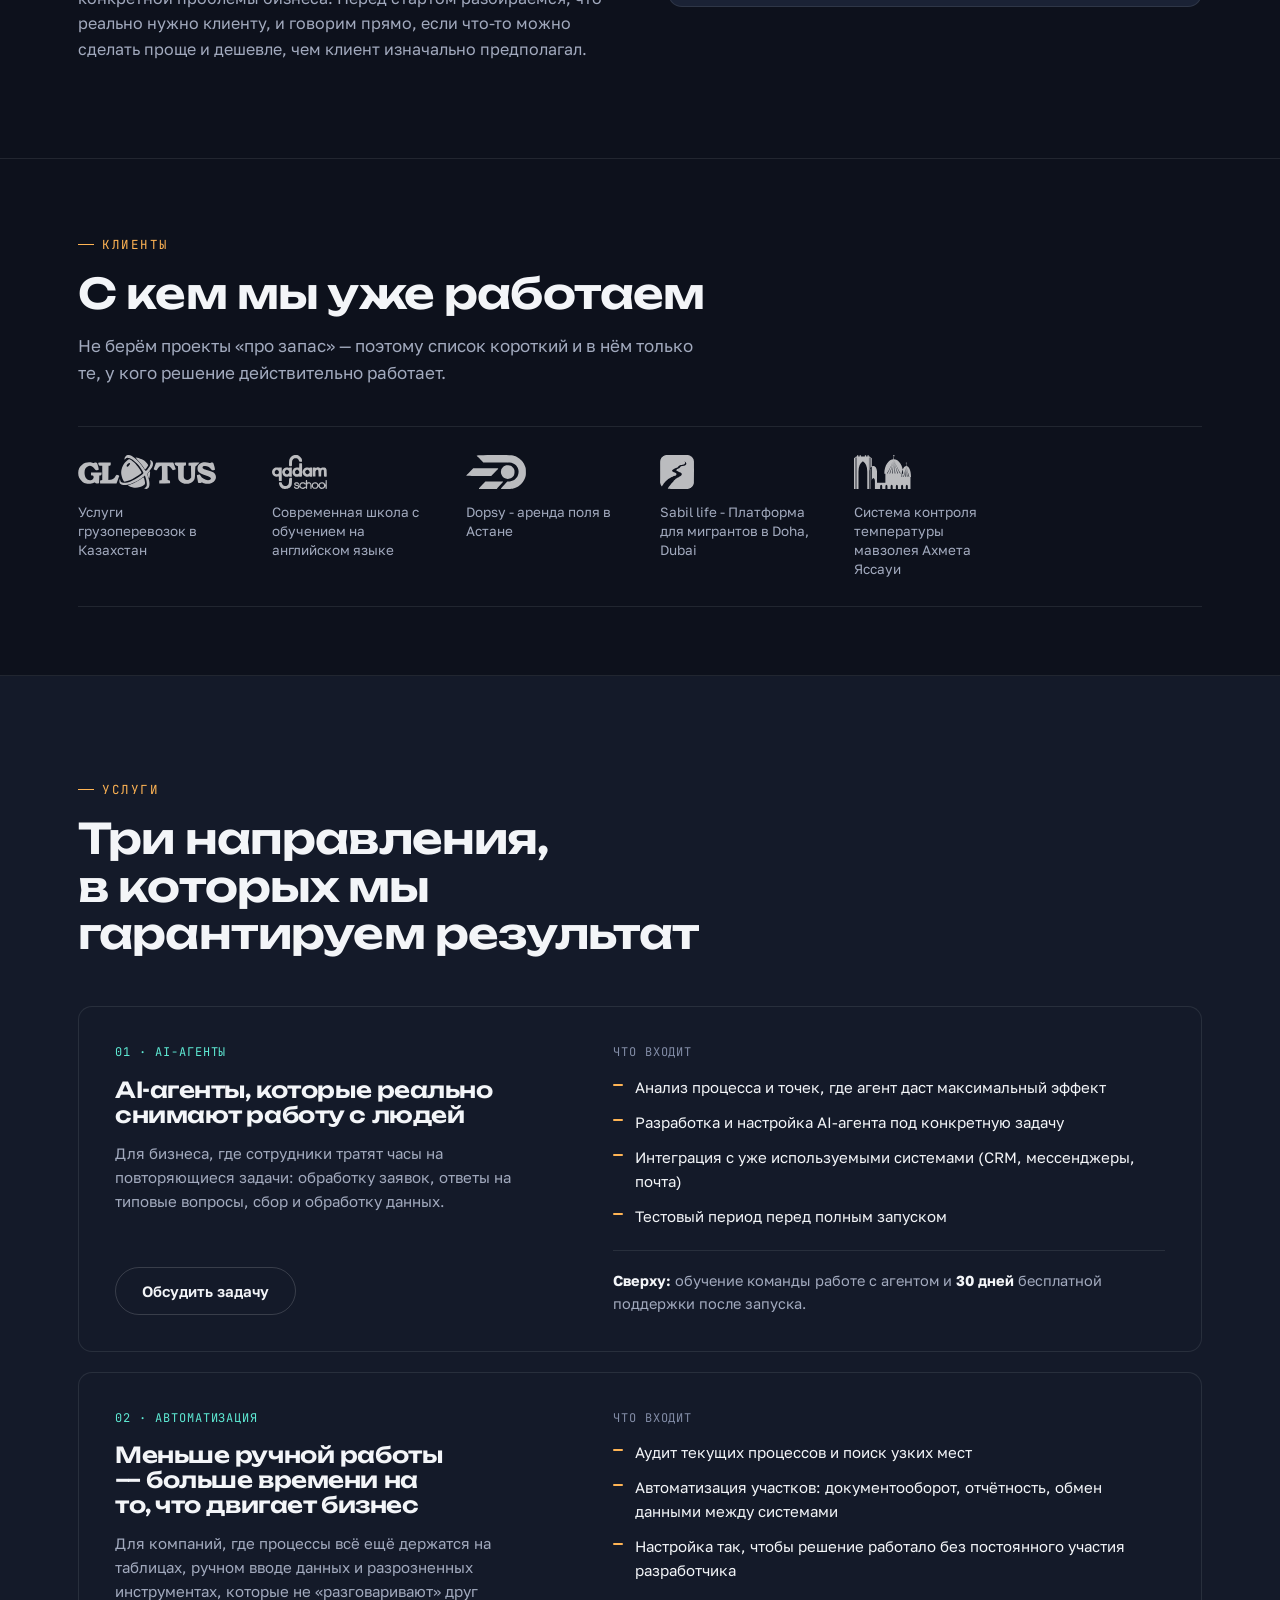
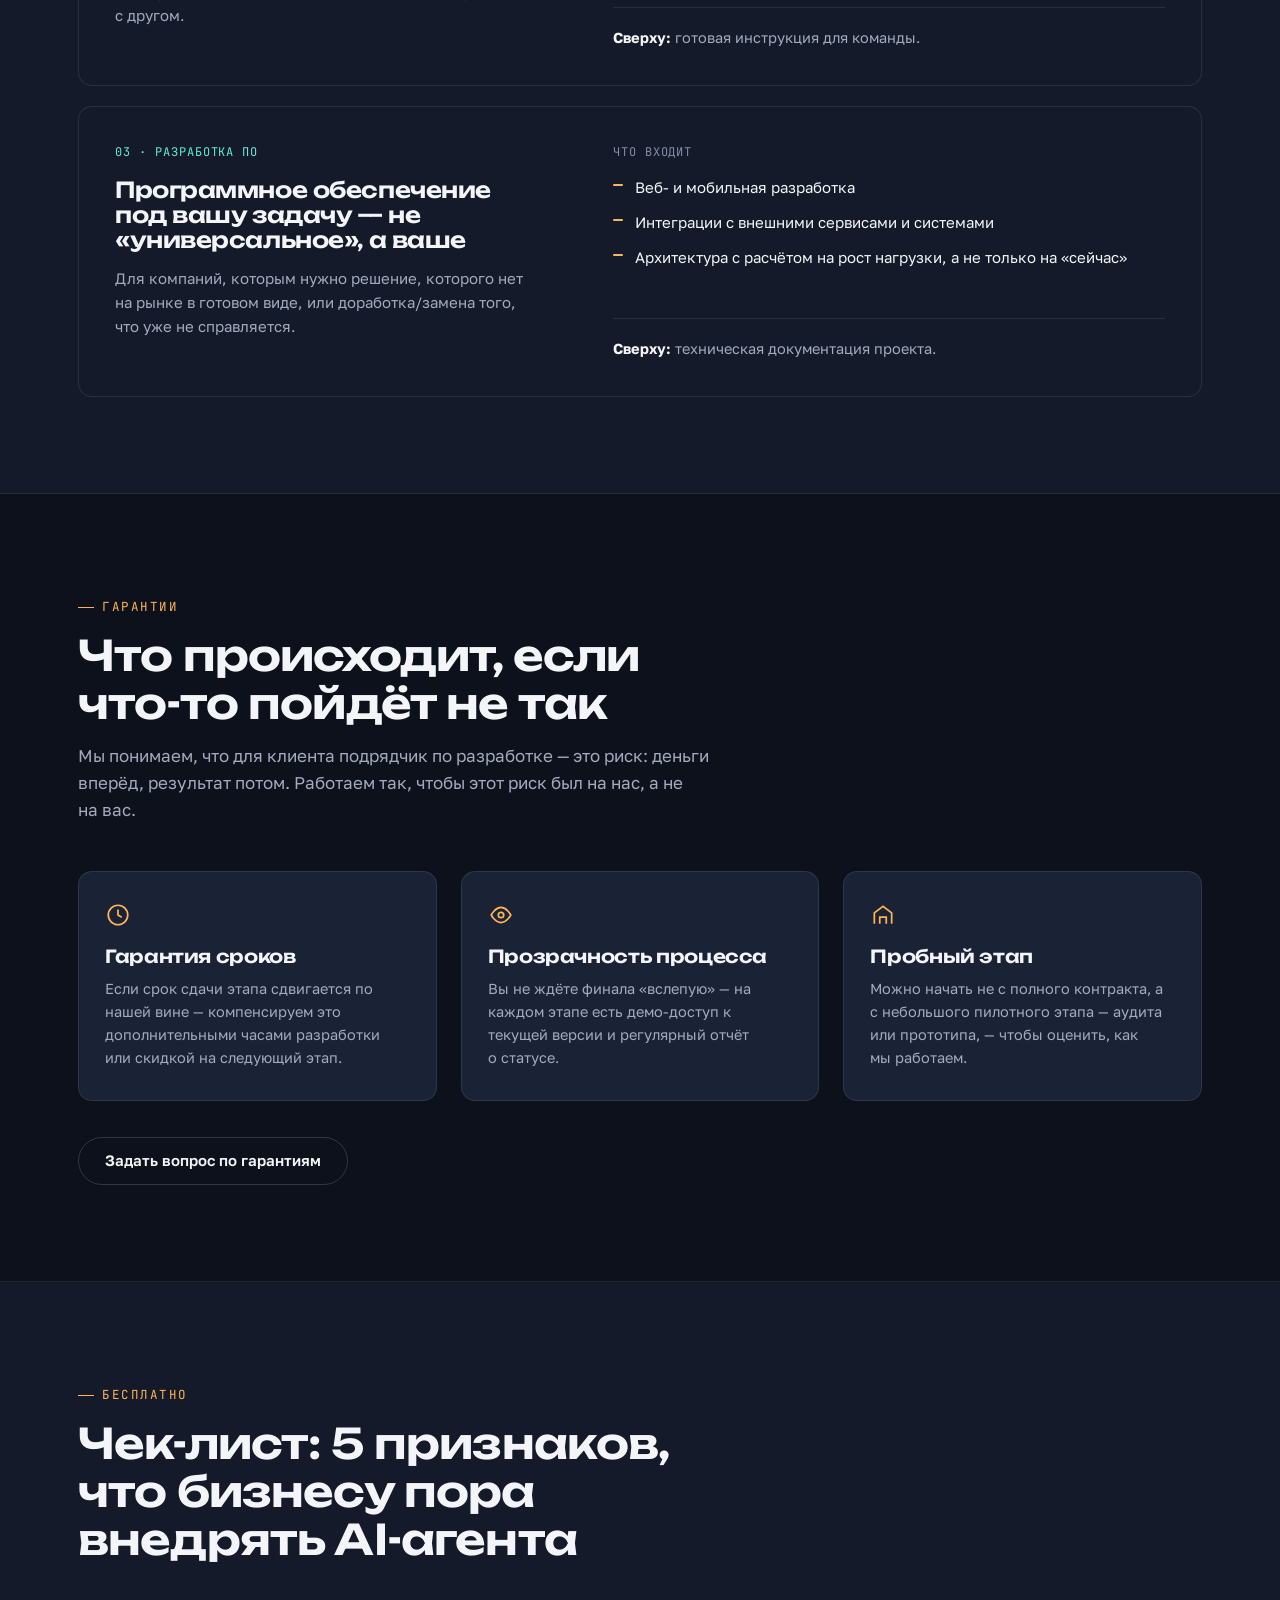
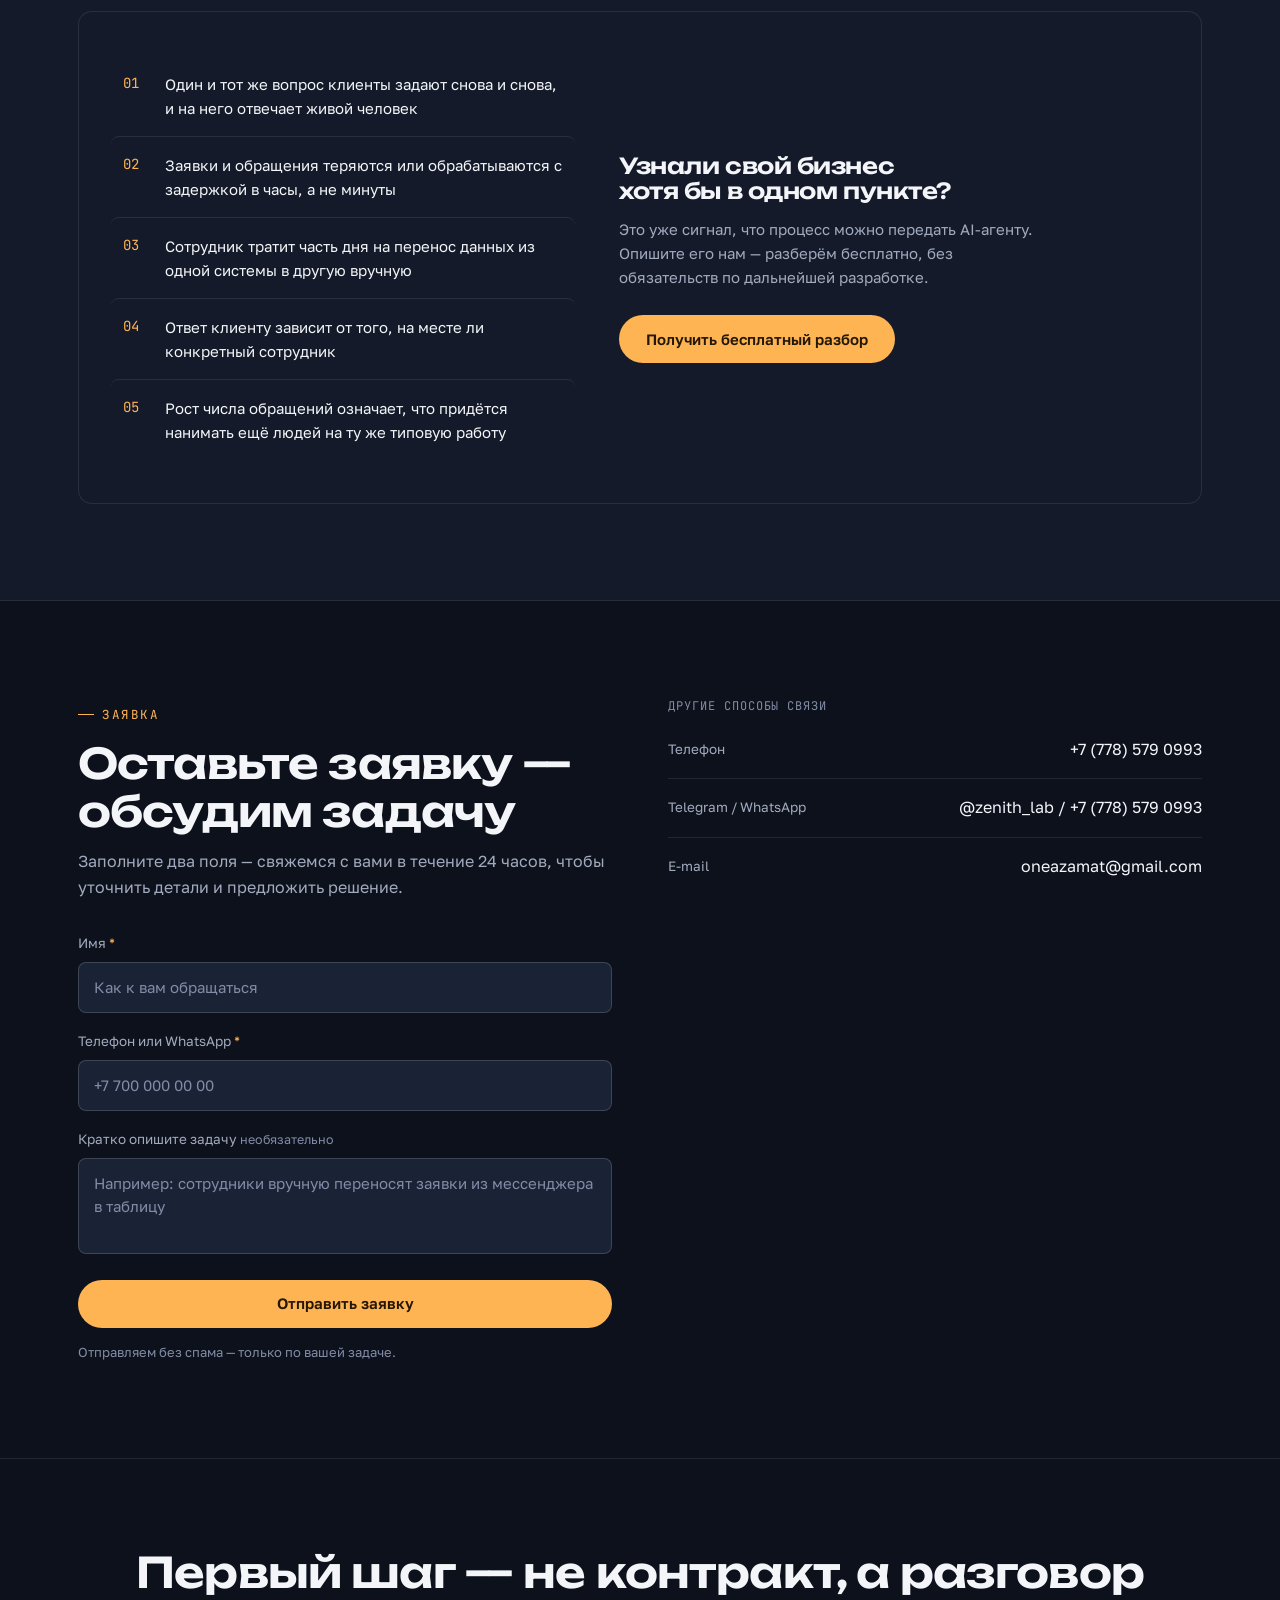
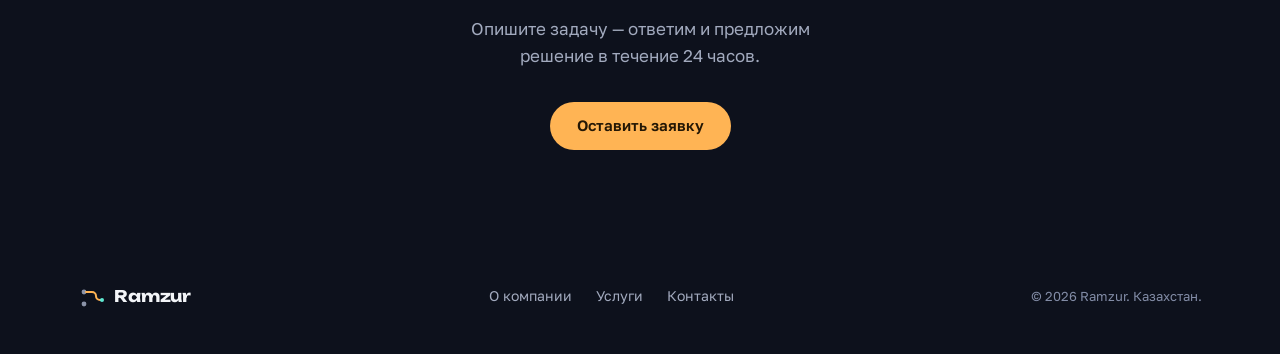
==== commit 545a3c7a: "update" ====
--- a/index.html
+++ b/index.html
@@ -290,7 +290,7 @@
             <li>Интеграция с уже используемыми системами (CRM, мессенджеры, почта)</li>
             <li>Тестовый период перед полным запуском</li>
           </ul>
-          <div class="bonus"><b>Сверху:</b> обучение команды работе с агентом и <span class="ph">30 дней</span> бесплатной поддержки после запуска.</div>
+          <div class="bonus"><b>Сверху:</b> обучение команды работе с агентом и <b>30 дней</b> бесплатной поддержки после запуска.</div>
         </div>
       </div>
 
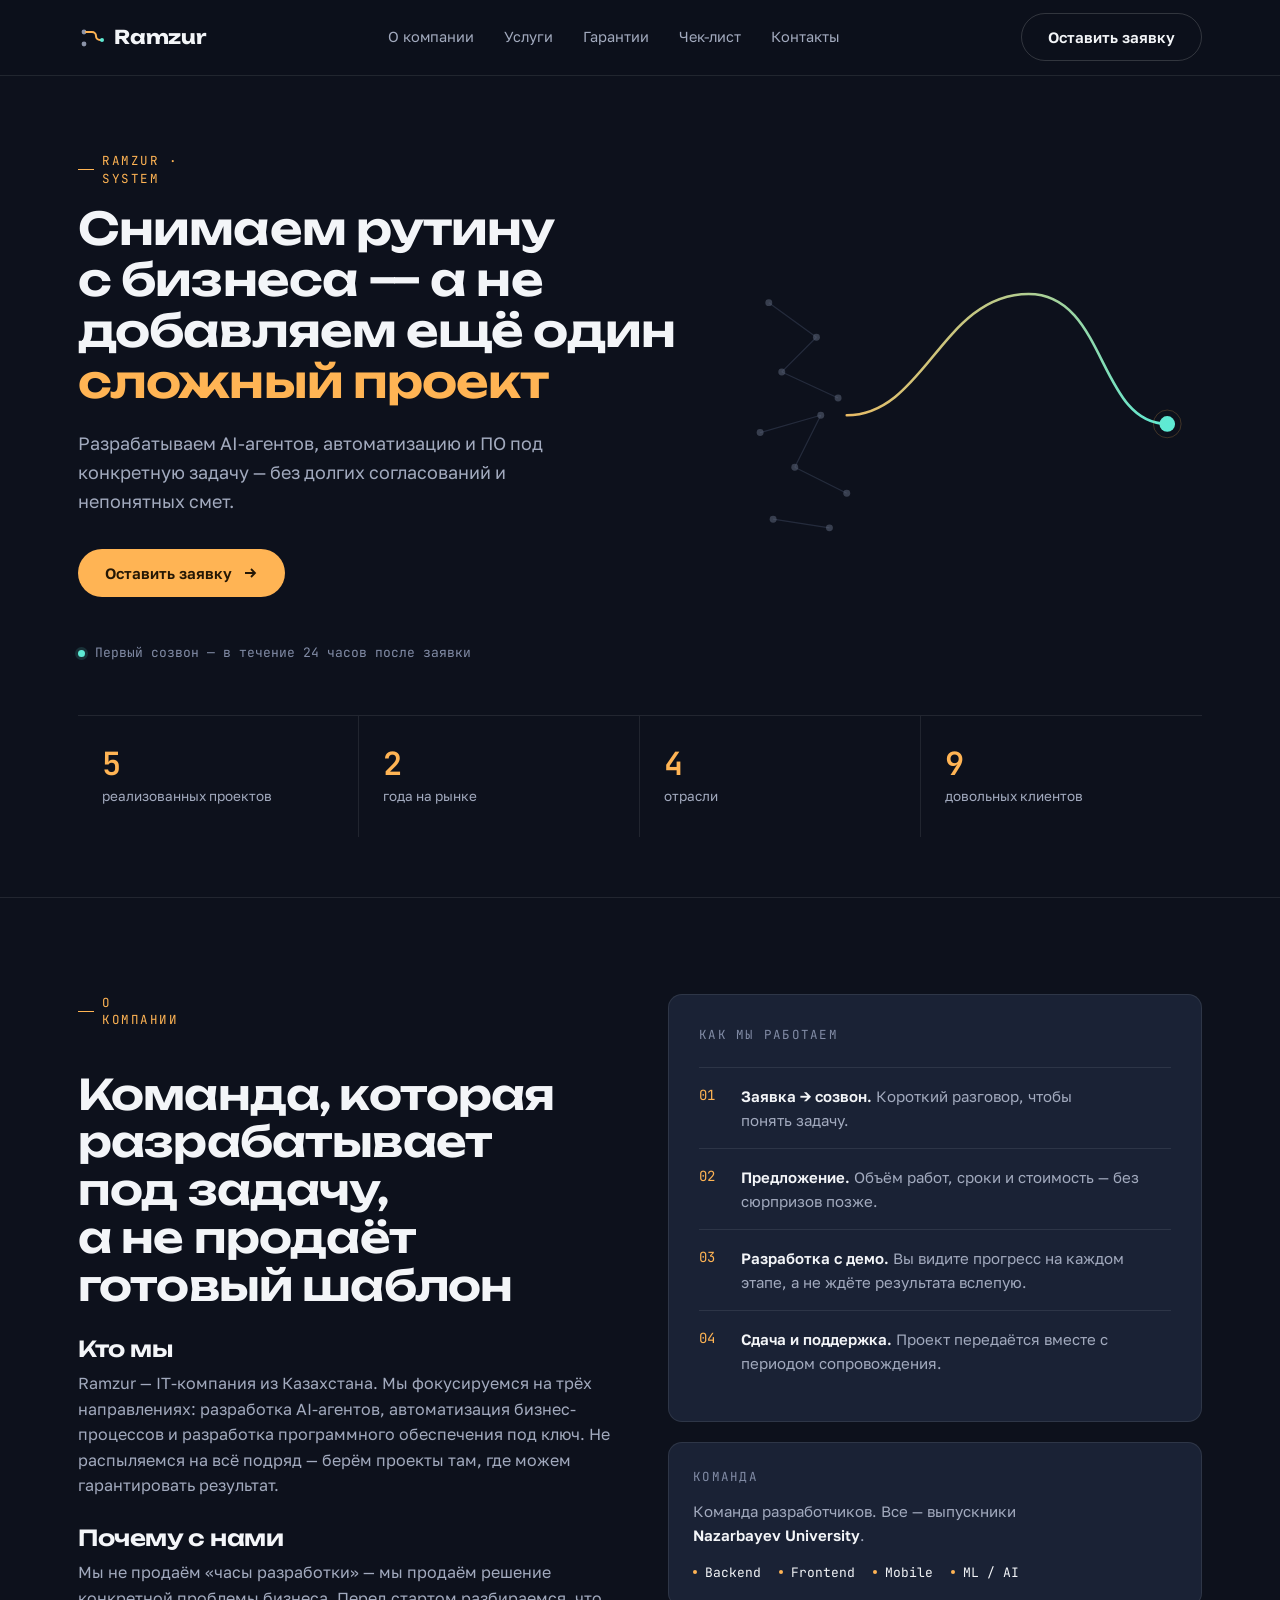
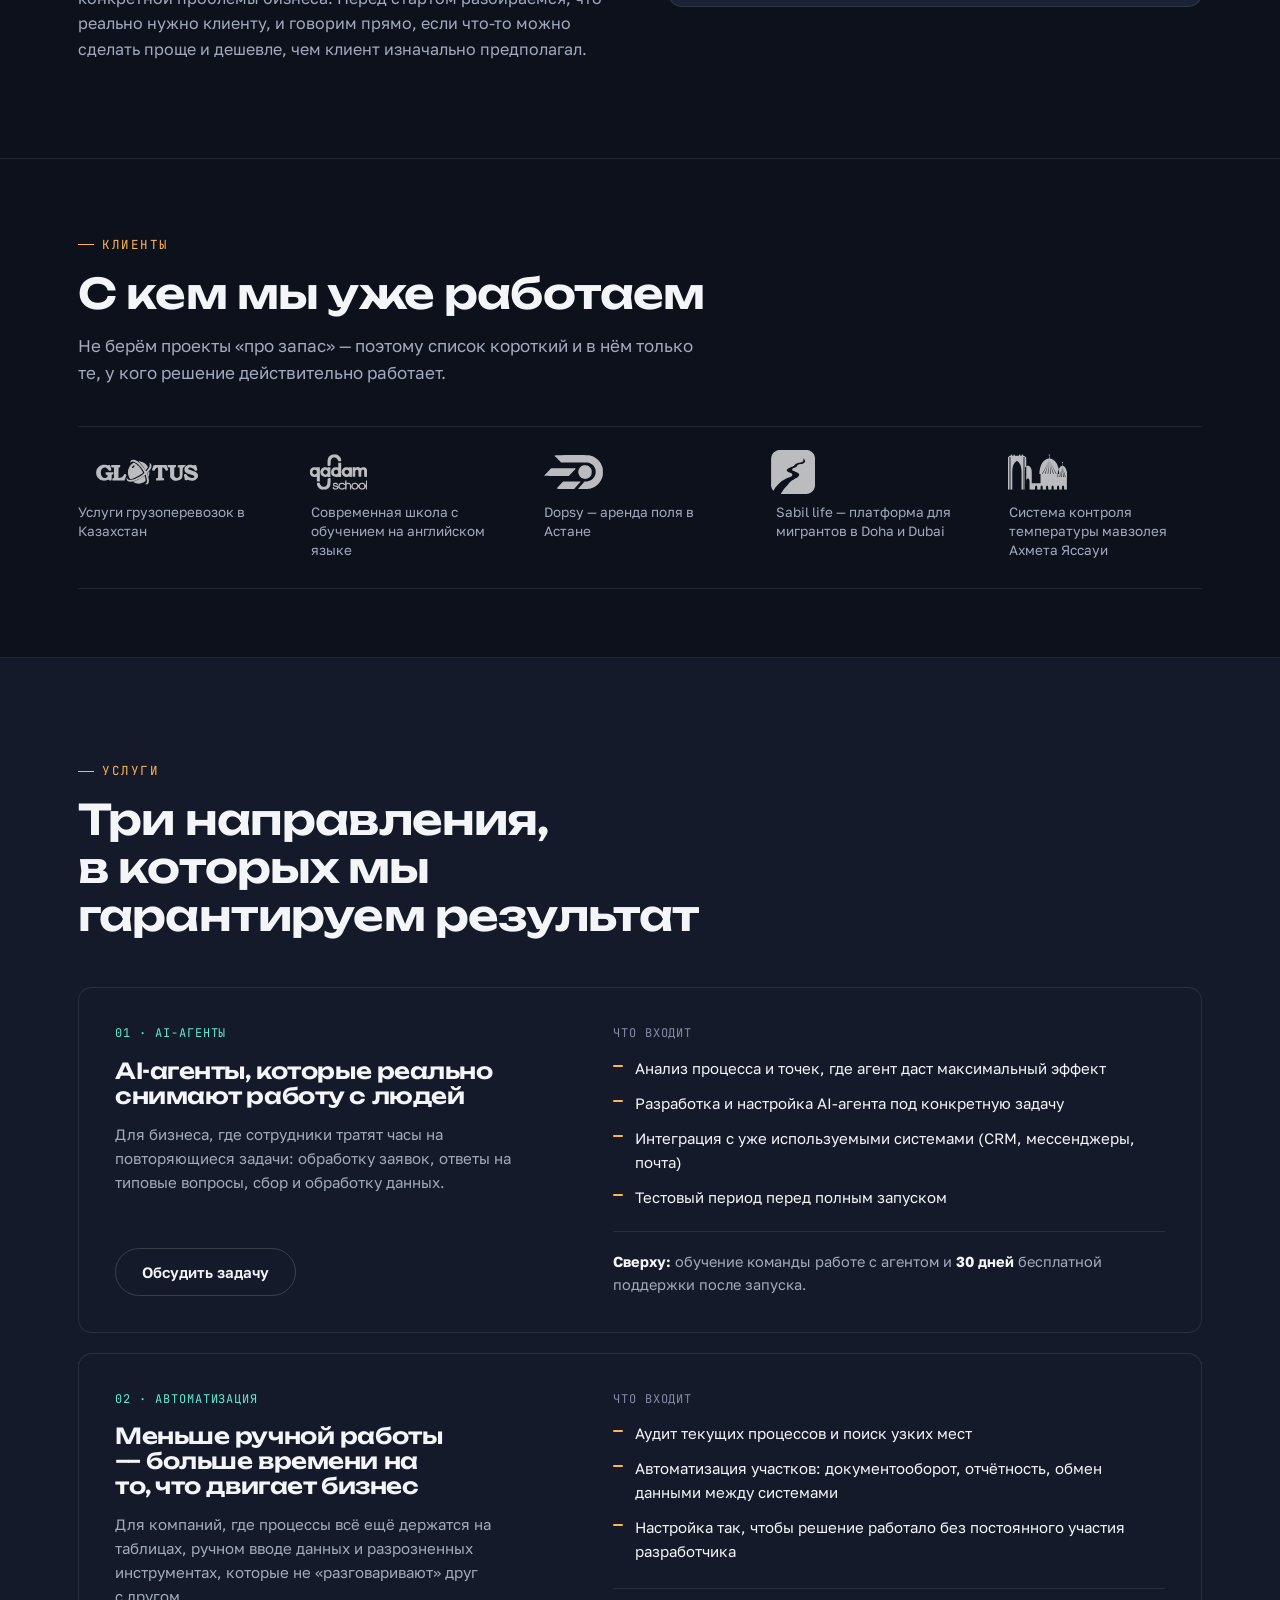
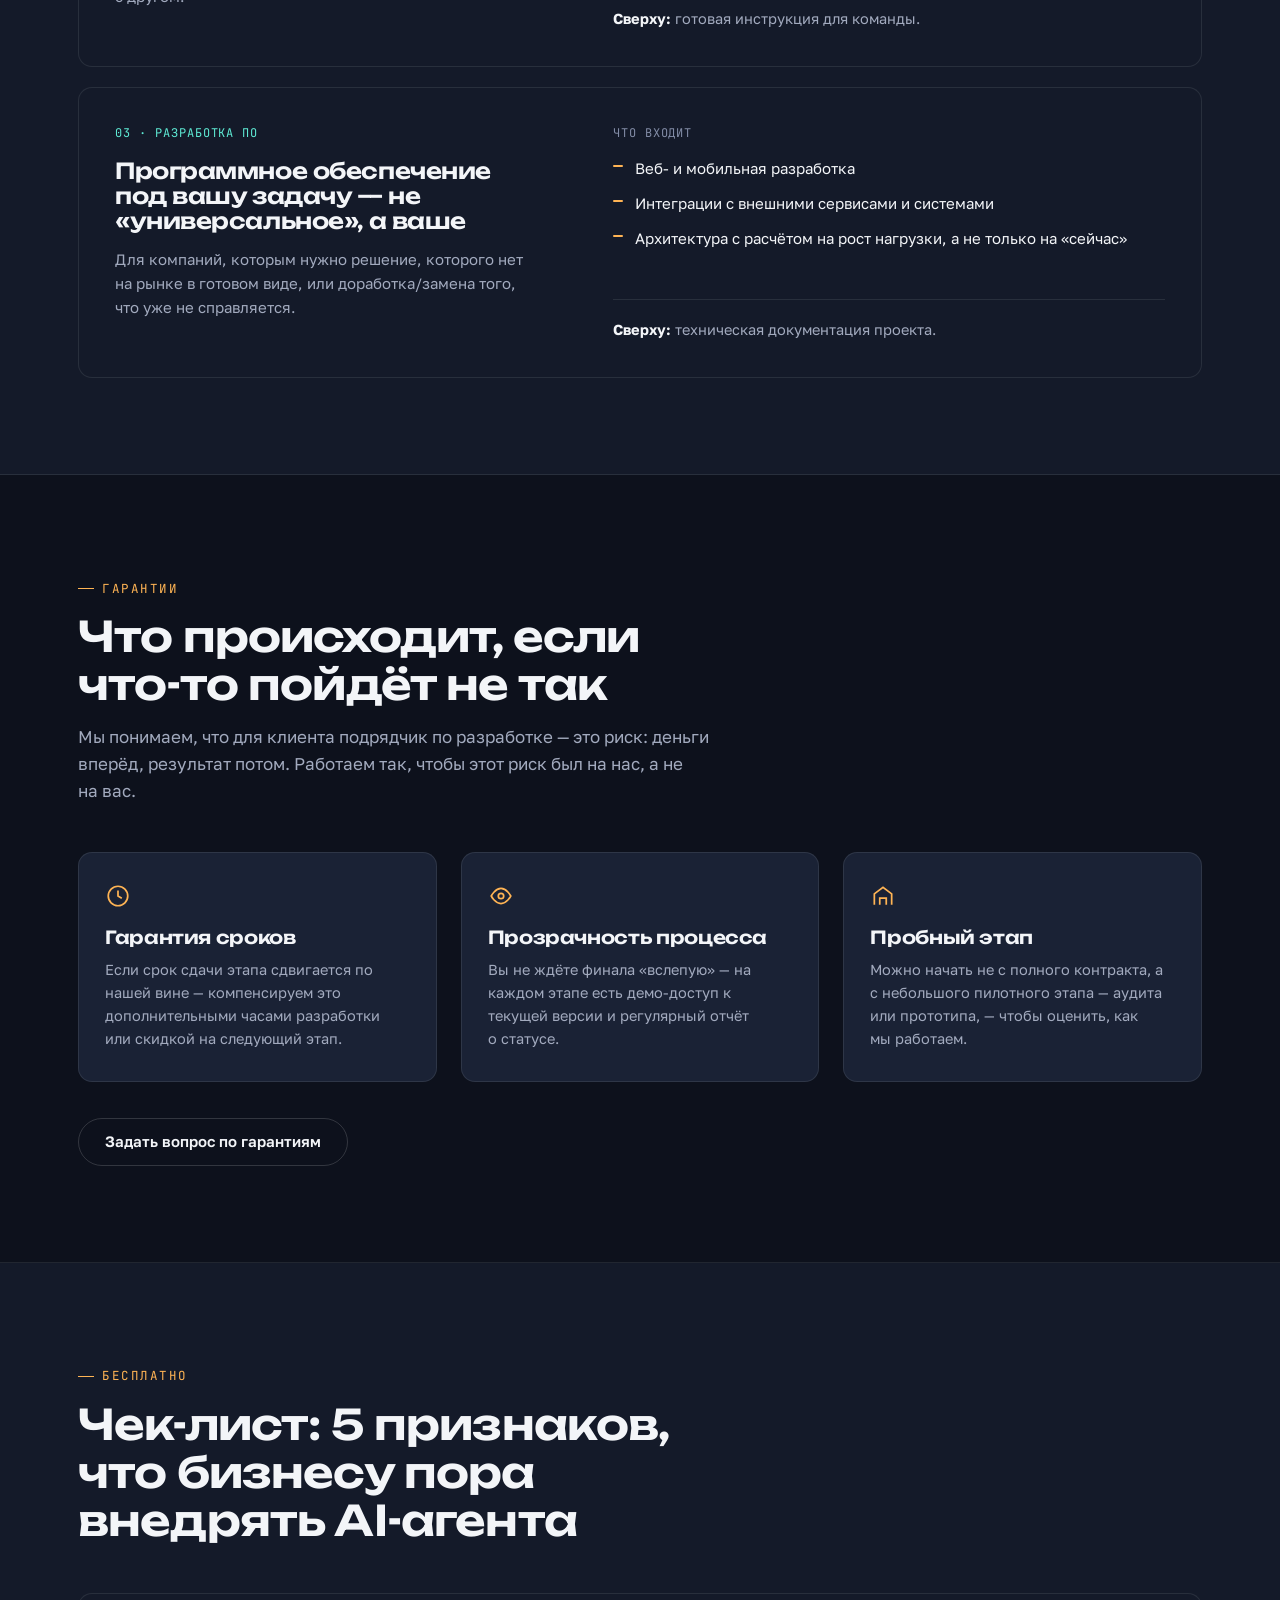
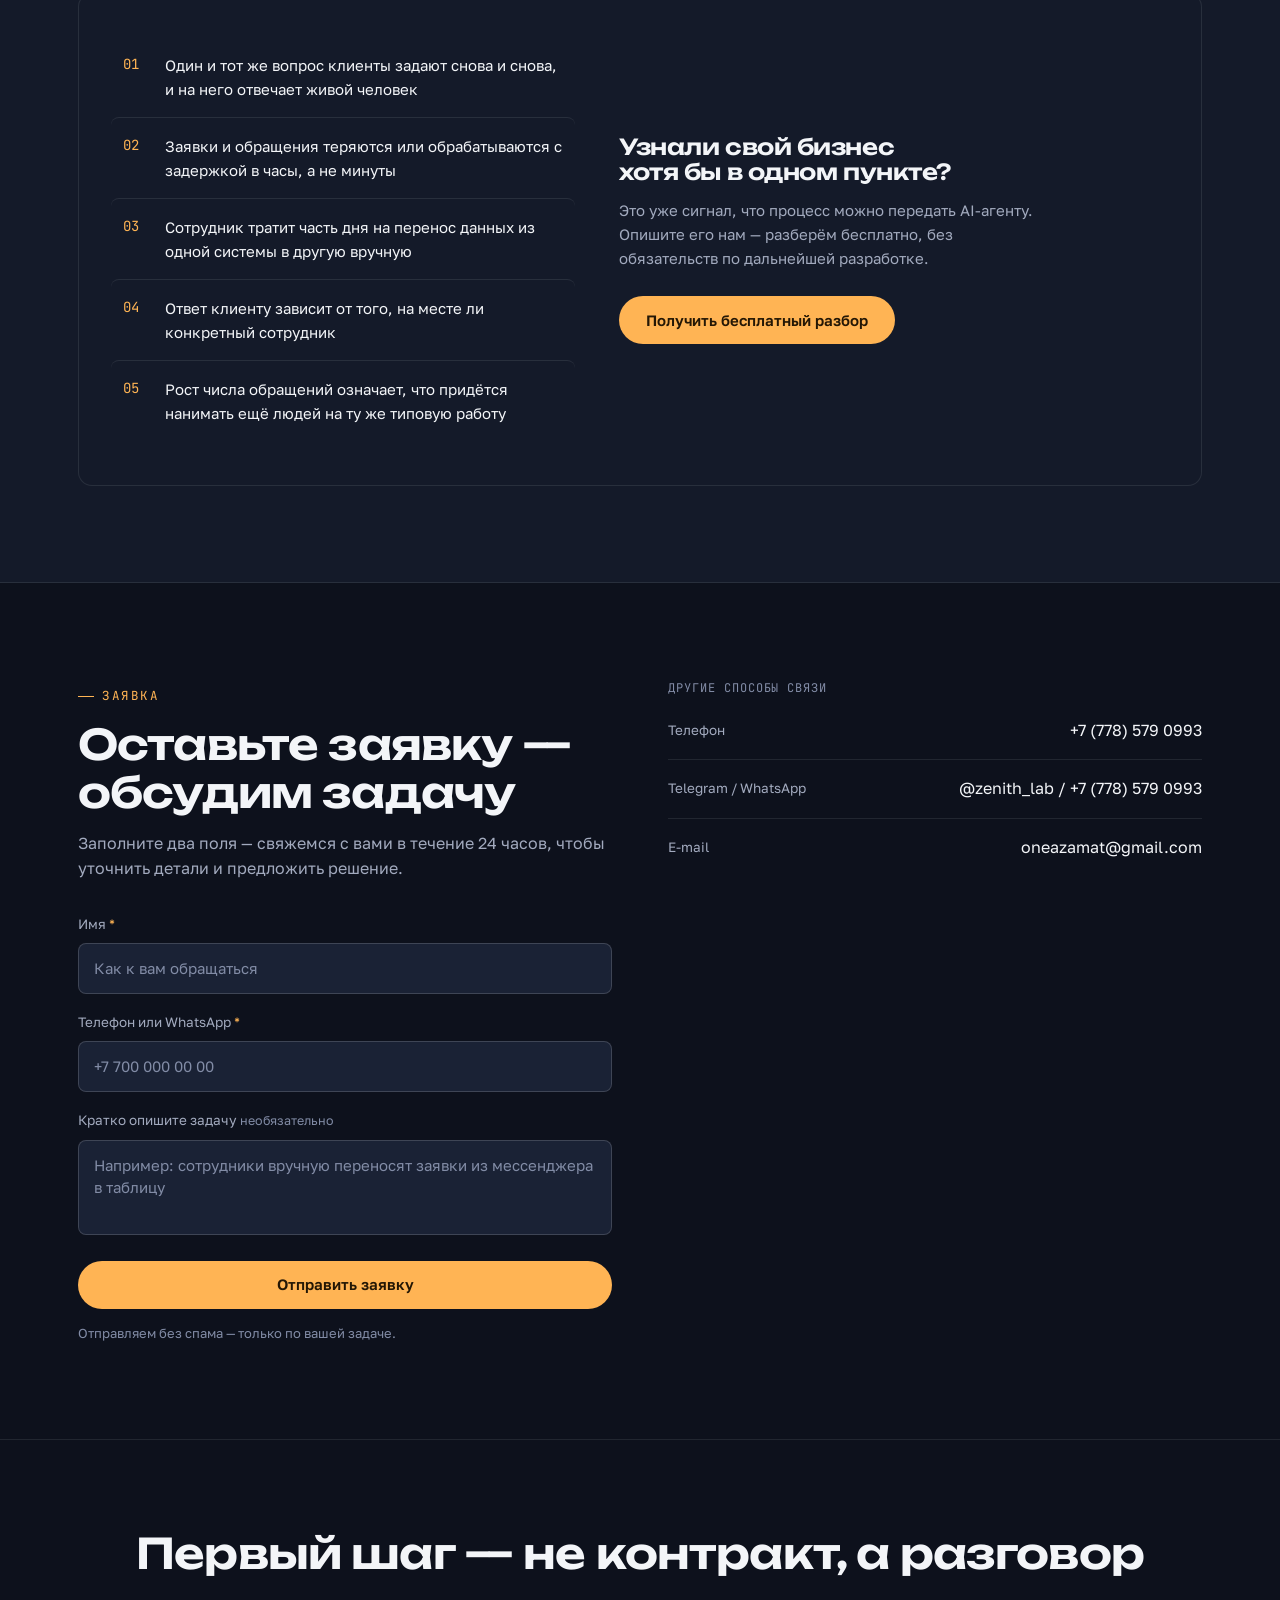
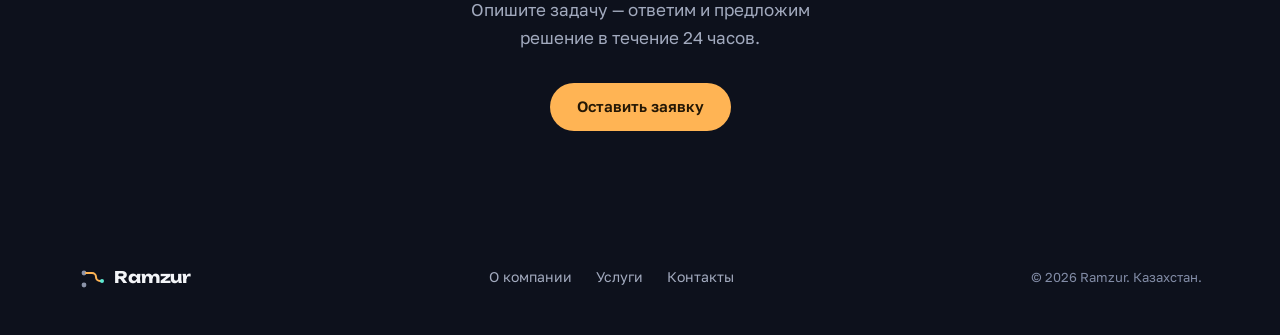
==== commit e6322fb9: "update" ====
--- a/index.html
+++ b/index.html
@@ -8,20 +8,44 @@
 
 <!--
   ============================================================
-  ПЕРЕД ПУБЛИКАЦИЕЙ — ЗАМЕНИТЬ ПЛЕЙСХОЛДЕРЫ:
-  Все места, помеченные классом "ph" (пунктирная рамка) и/или
-  комментарием "УТОЧНИТЬ", содержат реальные данные компании,
-  которые нужно вставить: цифры в шапке, контакты, условия
-  гарантии, факты о команде. Список полностью — в конце файла
-  в комментарии CHECKLIST-BEFORE-LAUNCH.
-
-  Форма заявки сейчас НЕ отправляет данные на сервер —
-  см. комментарий TODO-BACKEND в блоке <script>.
+  CHECKLIST-BEFORE-LAUNCH
+
+  Заполнено: цифры в шапке, карточка «Команда», бонусы всех трёх
+  услуг, формулировка гарантии сроков, контакты, логотипы клиентов.
+
+  Осталось одно, но блокирующее:
+
+  1. Подключить форму заявки к реальному каналу приёма заявок.
+     Сейчас обе формы (в разделе «Контакты» и в модальном окне)
+     НИКУДА не отправляют данные — только показывают сообщение
+     об успехе локально в браузере. Точка интеграции помечена
+     комментарием TODO-BACKEND в script.js. Варианты: Telegram
+     Bot API, e-mail через backend-эндпоинт, вебхук CRM.
+     Пока это не сделано, все заявки со страницы теряются.
+
+  Отложено сознательно:
+
+  2. Раздел «Портфолио/кейсы» не включён (по договорённости на
+     этапе текста). При готовности кейсов его можно добавить
+     между блоками #clients и #services, сохранив ту же сетку
+     карточек, что в #services.
   ============================================================
 -->
 
 <meta name="color-scheme" content="dark">
 <meta name="theme-color" content="#0D111C">
+
+<!--
+  Иконка вкладки. Три файла закрывают всё:
+    favicon.svg          — современные браузеры, масштабируется без потерь
+    favicon.ico          — Safari, старые браузеры и Windows (16 + 32 внутри)
+    apple-touch-icon.png — иконка сайта на домашнем экране iOS (180x180)
+  .ico и .png генерируются из favicon.svg командой `node build-icons.mjs`,
+  руками их править не нужно.
+-->
+<link rel="icon" href="favicon.ico" sizes="32x32">
+<link rel="icon" href="favicon.svg" type="image/svg+xml">
+<link rel="apple-touch-icon" href="apple-touch-icon.png">
 
 <link rel="preconnect" href="https://fonts.googleapis.com">
 <link rel="preconnect" href="https://fonts.gstatic.com" crossorigin>
@@ -247,11 +271,11 @@
         </li>
         <li class="client" style="--i:2">
           <img class="client-logo" src="assets/logos/client-dopsy.svg" alt="Dopsy Arena" width="160" height="40" loading="lazy" decoding="async">
-          <span class="client-industry">Dopsy - аренда поля в Астане</span>
+          <span class="client-industry">Dopsy — аренда поля в Астане</span>
         </li>
         <li class="client" style="--i:3">
           <img class="client-logo" src="assets/logos/client-sabil.svg" alt="Sabil Life" width="160" height="40" loading="lazy" decoding="async">
-          <span class="client-industry">Sabil life - Платформа для мигрантов в Doha, Dubai</span>
+          <span class="client-industry">Sabil life — платформа для мигрантов в Doha и Dubai</span>
         </li>
         <li class="client" style="--i:4">
           <img class="client-logo" src="assets/logos/client-yassawi.svg" alt="Akhmet Yassawi" width="160" height="40" loading="lazy" decoding="async">
--- a/style.css
+++ b/style.css
@@ -839,11 +839,12 @@
      checklist rows use */
   margin: 0 calc(-1 * var(--client-pad)) -1px;
   display: grid;
-  /* Explicit counts, all divisors of six, so the last row is never partial.
-     auto-fit looked tempting but at tablet widths it settles on five tracks
-     and strands the sixth logo alone on its own row.
-     Using 4 or 5 entries instead? Change the 6 below to that number. */
-  grid-template-columns: repeat(6, minmax(0, 1fr));
+  /* Explicit count, matched to the number of logos in the markup, so there
+     is never a dead track at the end of the row. Five across at full width;
+     three and two below, where the row may end partial — harmless, because
+     the dividers are row rules only and the wrapper clips the last one.
+     Add or remove a logo? Change the 5 here to match. */
+  grid-template-columns: repeat(5, minmax(0, 1fr));
 }
 .client{
   display: flex;
@@ -858,7 +859,7 @@
   transition: background var(--dur-mid) var(--ease-out-quart);
 }
 
-@media (max-width: 1000px){
+@media (max-width: 1080px){
   .client-wall{ grid-template-columns: repeat(3, minmax(0, 1fr)); }
 }
 @media (max-width: 620px){
@@ -918,6 +919,19 @@
   color: var(--text-muted);
 }
 .client-industry:empty::before{ content: "отрасль"; color: var(--text-faint); }
+/* Per-logo optical balance — see the --logo-scale note above. Values are
+   derived from each mark's rendered area at a shared 34px cap:
+     glotus  4704px^2 (4:1 wordmark)  -> pulled down
+     qadam   1875px^2                 -> nudged up
+     dopsy   2035px^2                 -> reference, left alone
+     sabil   1152px^2 (1:1 square)    -> pulled up hardest
+     yassawi 1938px^2                 -> nudged up
+   Re-derive these if a logo is swapped; do not copy them onto a new mark. */
+.client-logo[src$="client-glotus.svg"]  { --logo-scale: .74; }
+.client-logo[src$="client-qadam.svg"]   { --logo-scale: 1.05; }
+.client-logo[src$="client-sabil.svg"]   { --logo-scale: 1.30; }
+.client-logo[src$="client-yassawi.svg"] { --logo-scale: 1.05; }
+
 .clients-note{ margin-top: clamp(22px, 2.6vw, 30px); }
 .clients-note code{
   font-family: var(--font-mono);
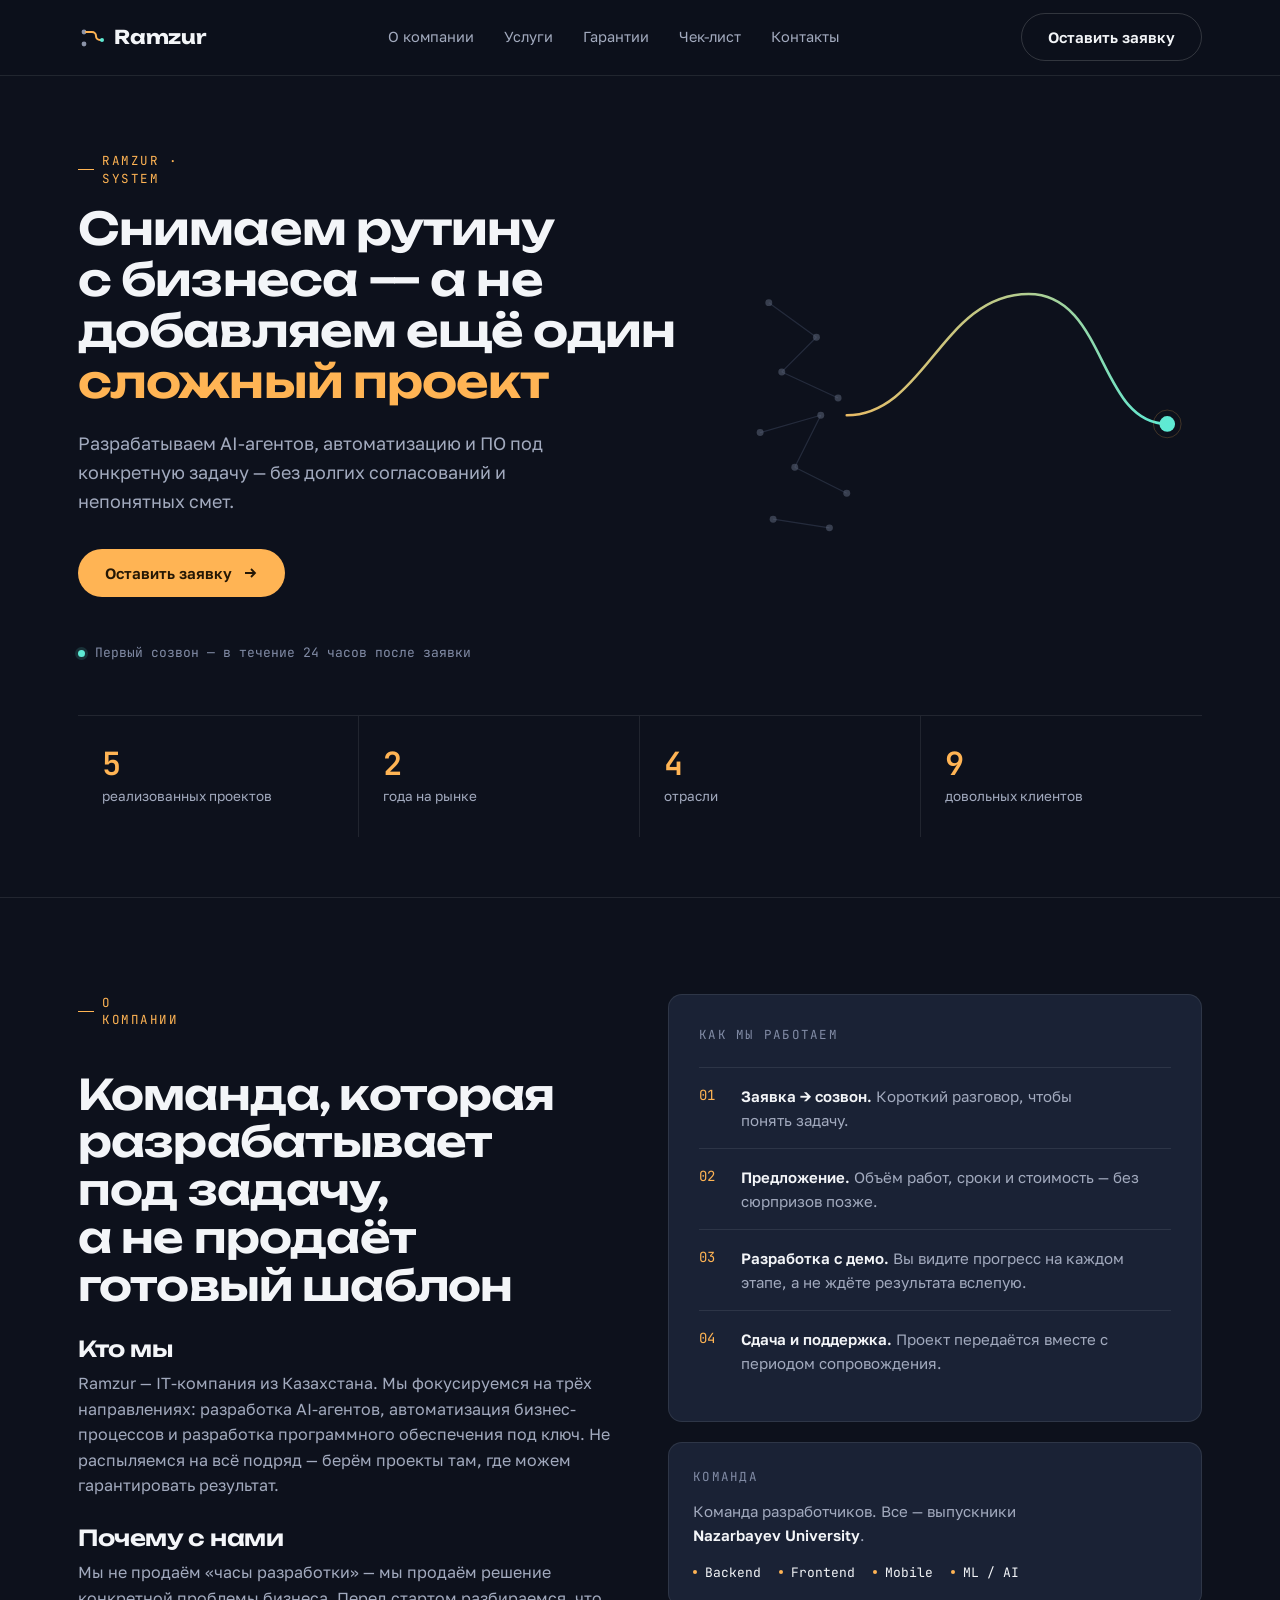
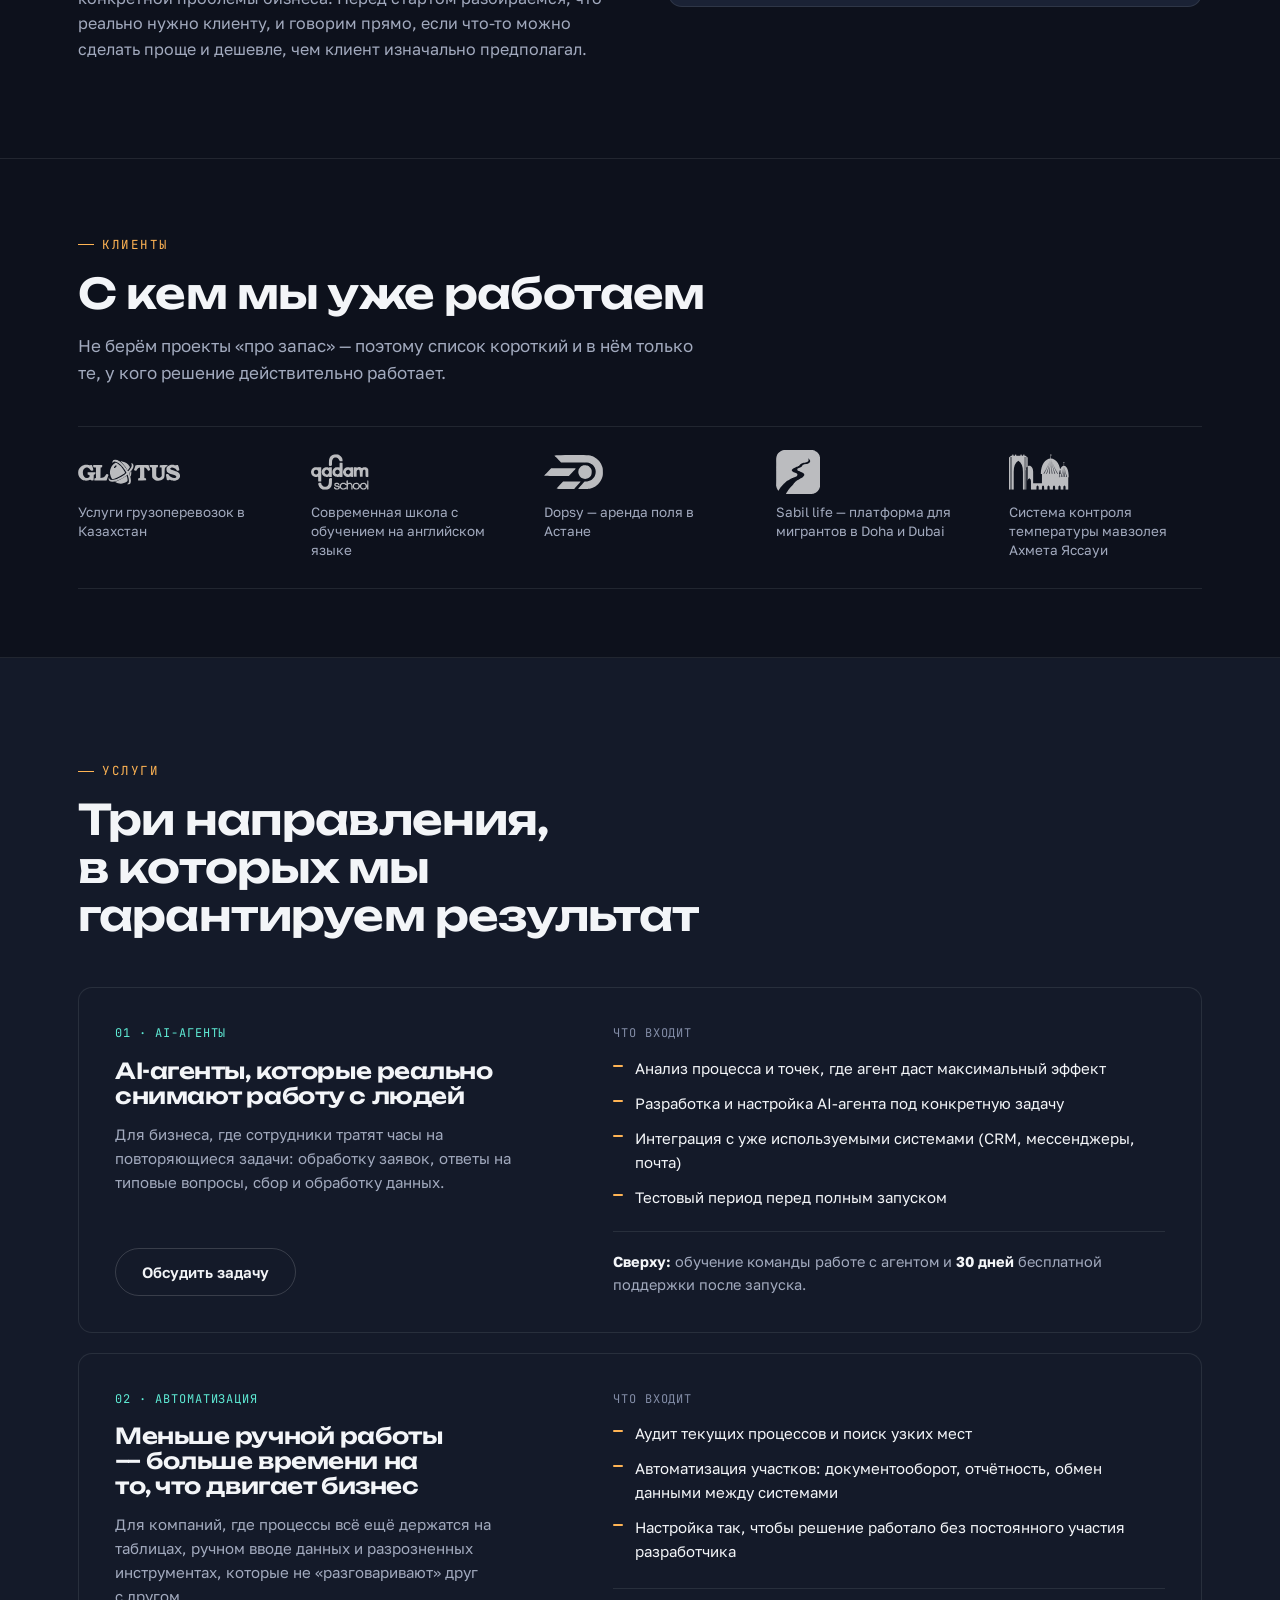
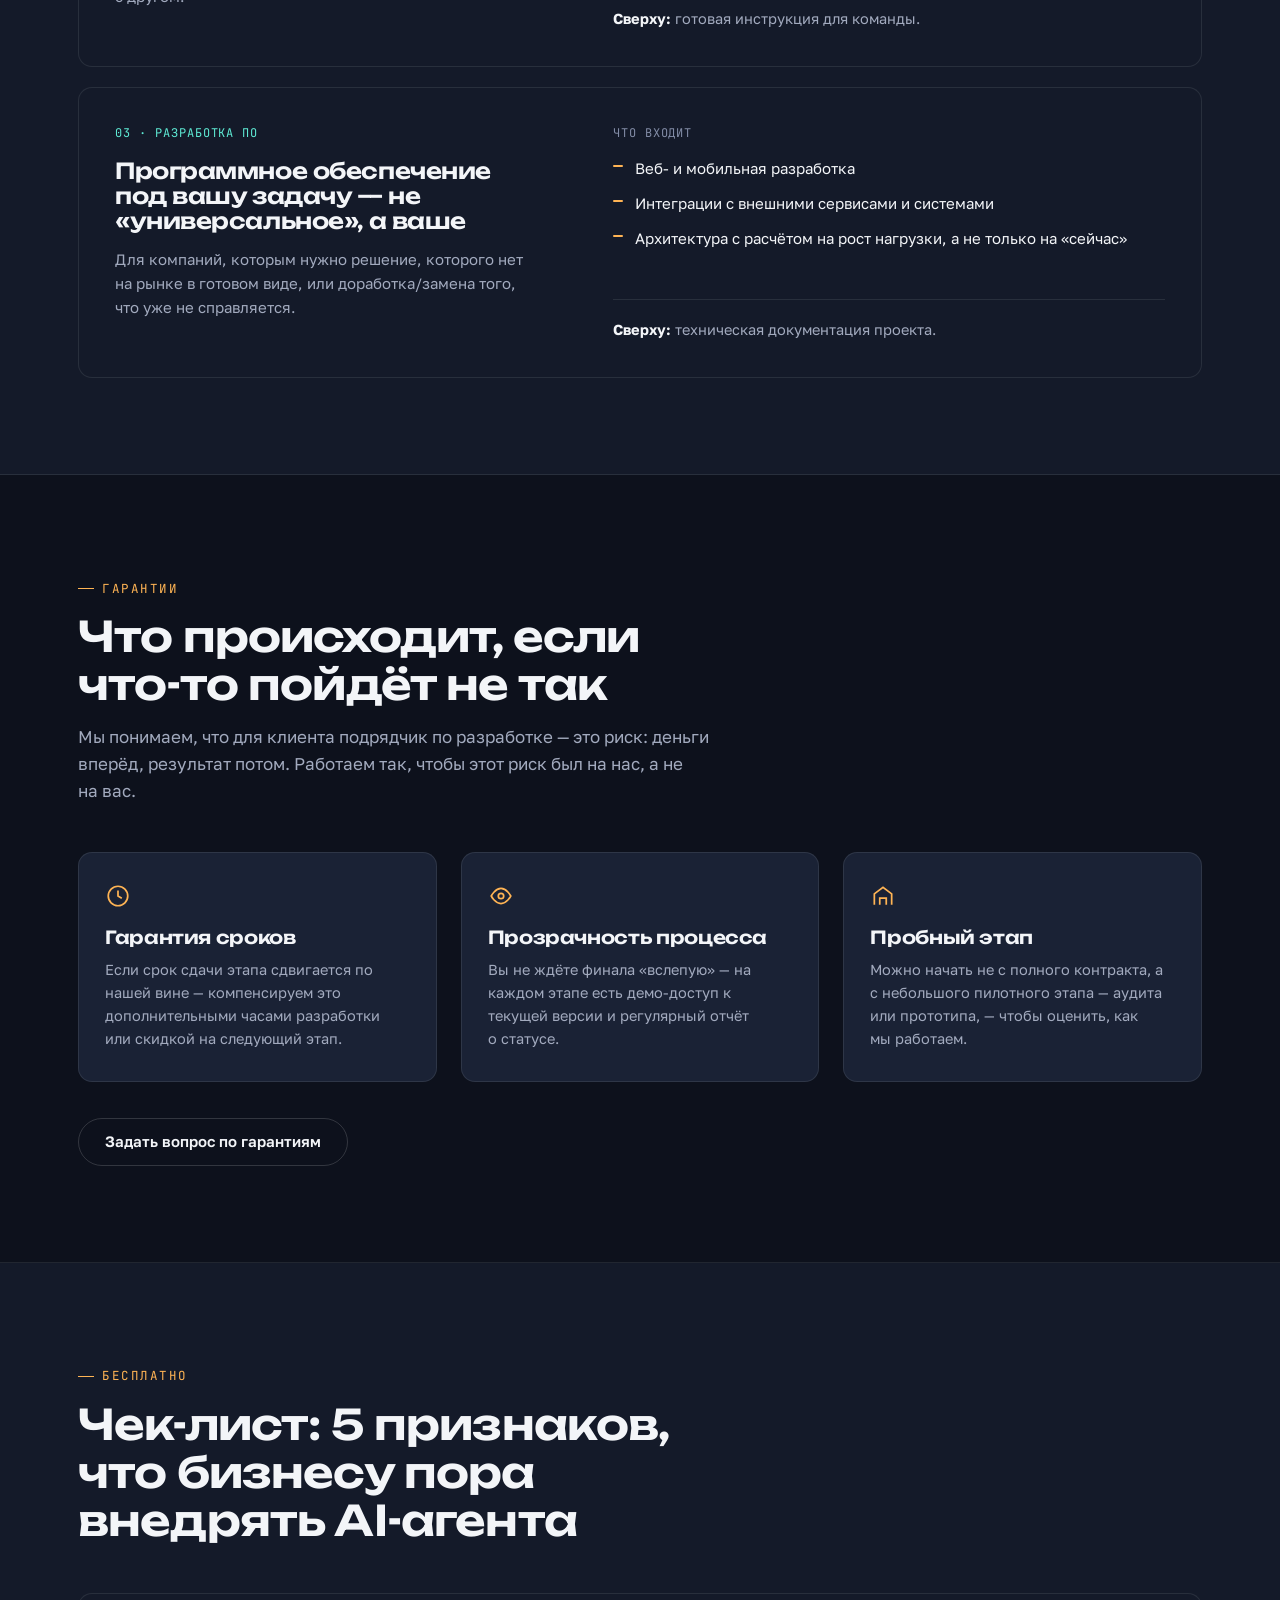
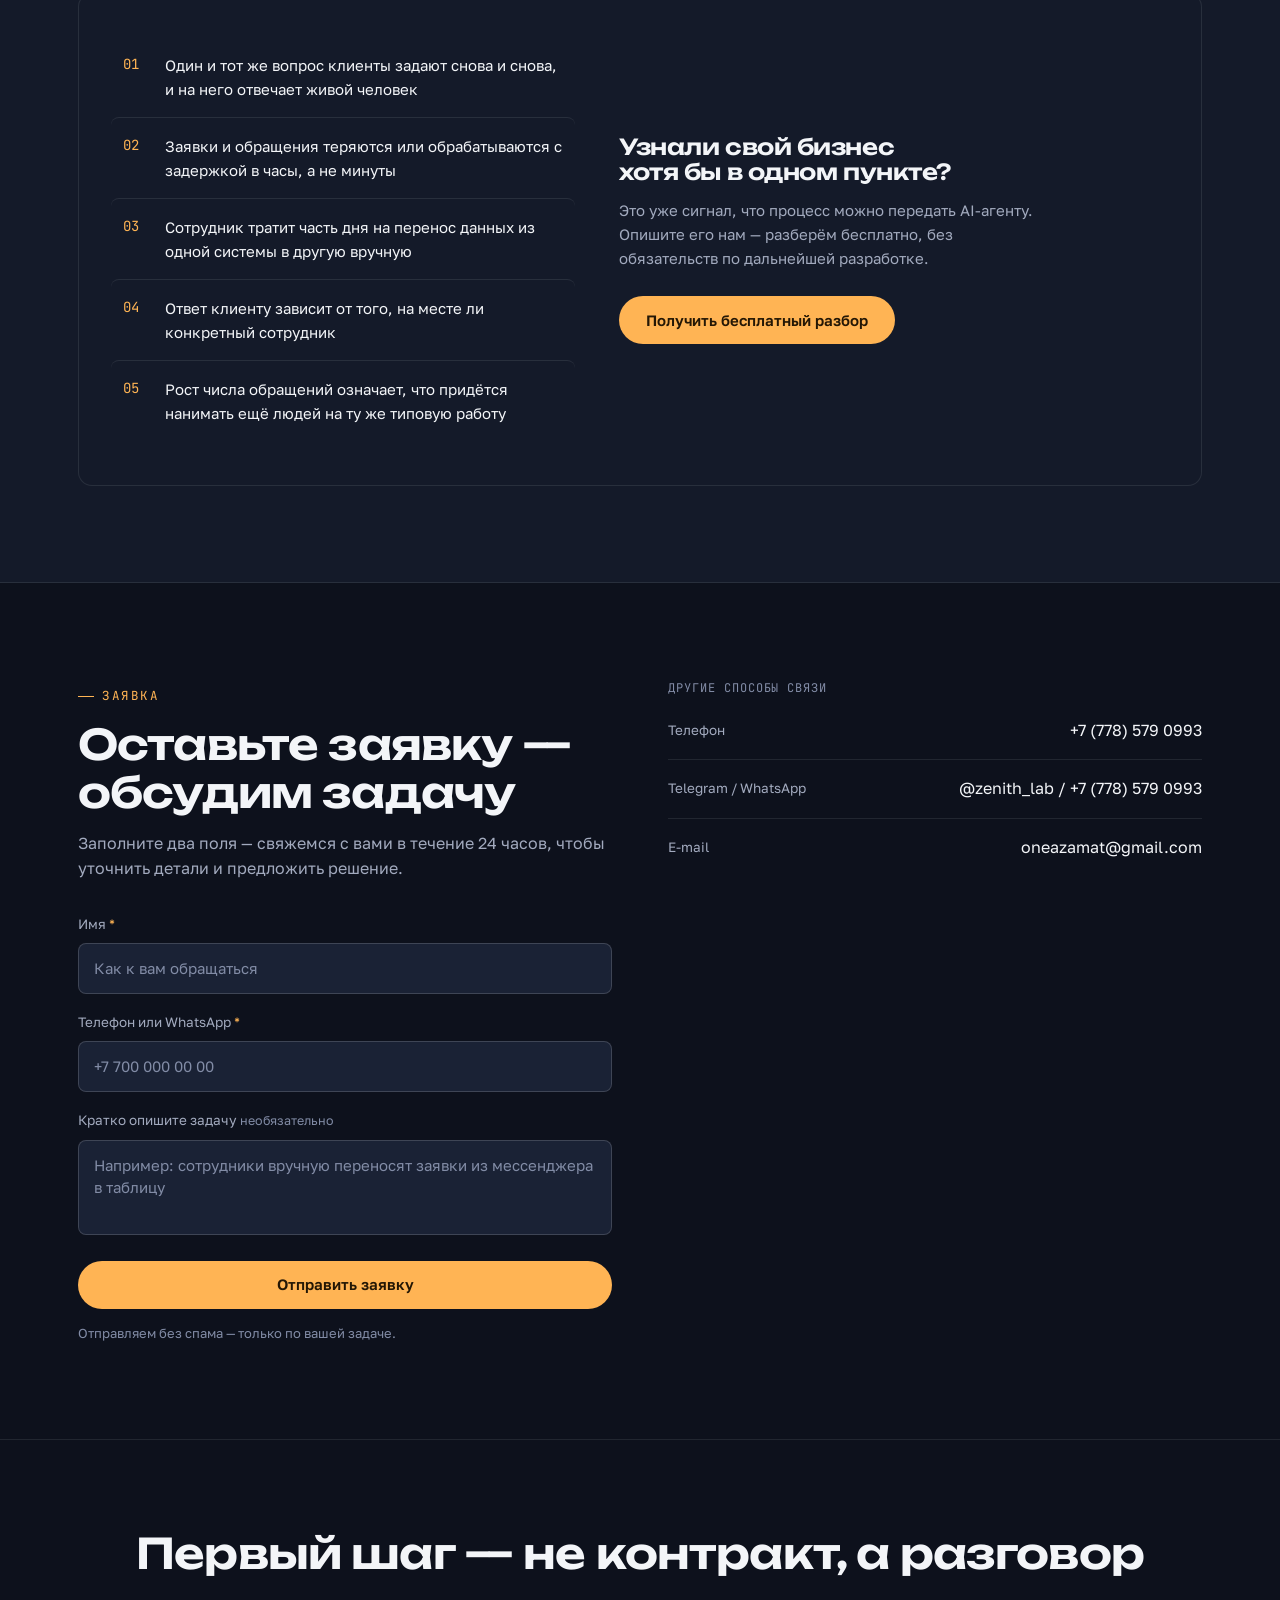
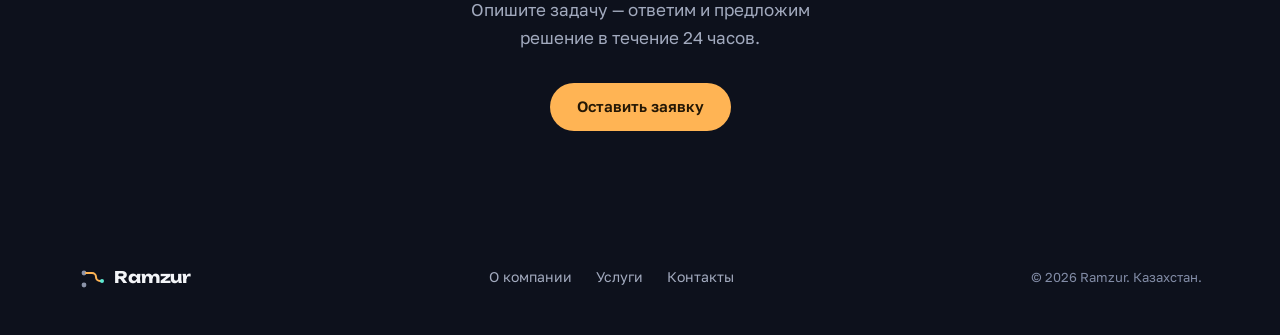
==== commit 852e873d: "lead creation bot" ====
--- a/index.html
+++ b/index.html
@@ -15,13 +15,13 @@
 
   Осталось одно, но блокирующее:
 
-  1. Подключить форму заявки к реальному каналу приёма заявок.
-     Сейчас обе формы (в разделе «Контакты» и в модальном окне)
-     НИКУДА не отправляют данные — только показывают сообщение
-     об успехе локально в браузере. Точка интеграции помечена
-     комментарием TODO-BACKEND в script.js. Варианты: Telegram
-     Bot API, e-mail через backend-эндпоинт, вебхук CRM.
-     Пока это не сделано, все заявки со страницы теряются.
+  1. Вписать botToken и chatId в начало script.js (блок TELEGRAM).
+     Отправка заявок в Telegram уже реализована и протестирована,
+     но без этих двух значений формы показывают ошибку вместо
+     отправки — специально, чтобы незаполненный конфиг нельзя
+     было выложить незаметно и молча терять заявки.
+     Пошаговая инструкция — в комментарии над блоком TELEGRAM
+     в script.js и в README, раздел «Отправка заявок в Telegram».
 
   Отложено сознательно:
 
@@ -230,25 +230,27 @@
 </section>
 
 <!-- ============ CLIENTS / SOCIAL PROOF ============
-  Каждая запись = логотип + отрасль. Отрасль здесь не украшение: она
-  превращает набор логотипов в конкретное утверждение («работаем в
-  логистике»), а не в безымянную «стену доверия».
-
-  КАК ПОДСТАВИТЬ РЕАЛЬНЫЕ ДАННЫЕ (по одной строке на клиента):
-    1. Положите логотип в  assets/logos/  — лучше SVG с прозрачным фоном
-       (PNG подойдёт, но нужен @2x для retina).
-    2. В нужной карточке замените блок
-         <div class="client-mark client-mark--empty">…</div>
-       на закомментированный <img> ниже него, поправив src и alt.
-    3. Впишите отрасль вместо «отрасль» в .client-industry.
-    4. Лишние карточки просто удалите — сетка перестроится сама
-       (рассчитана на 4–6 записей).
-
-  Логотипы намеренно приводятся к одному белому цвету (см. .client-logo
-  в style.css): присланные клиентами файлы приходят в разных цветах и
-  пропорциях, и на тёмном фоне разноцветная стена читается как мусор.
-  Если у логотипа непрозрачный фон — обрежьте его, иначе будет белый
-  прямоугольник.
+  Каждая запись = логотип + чем занимается клиент. Второе здесь не
+  украшение: оно превращает набор логотипов в конкретное утверждение
+  («работаем в логистике»), а не в безымянную «стену доверия».
+
+  КАК ДОБАВИТЬ ЕЩЁ ОДНОГО КЛИЕНТА:
+    1. Положить логотип в  assets/logos/  — SVG с прозрачным фоном.
+       Непрозрачная подложка превратится в белый прямоугольник:
+       логотипы приводятся к одному белому цвету, см. .client-logo.
+    2. Скопировать любой существующий <li class="client">, поменять
+       src и alt у <img>, вписать описание в .client-industry.
+    3. ВАЖНО: поменять число колонок в .client-wall (style.css) —
+       сейчас там repeat(5, …) под пять логотипов. Иначе в ряду
+       останется пустая колонка.
+    4. Пересчитать --logo-scale для нового логотипа: одинаковая
+       высота ещё не значит одинаковый вес. Широкий текстовый
+       логотип занимает в разы больше площади, чем квадратный знак.
+       Значения для текущих пяти — в style.css, копировать их на
+       новый логотип нельзя.
+
+  Если логотипа пока нет, вместо <img> можно поставить заглушку:
+    <div class="client-mark client-mark--empty">логотип</div>
 ============================================================ -->
 <section class="section section--tight" id="clients">
   <div class="wrap">
@@ -436,7 +438,32 @@
         <span>Заявка получена. Свяжемся с вами в течение 24 часов.</span>
       </div>
 
+      <!--
+        Показывается, если отправка не удалась. Кроме повторной попытки
+        сразу даёт прямые контакты: заявка не должна упираться в тупик
+        из-за нашей сети или упавшего Telegram.
+      -->
+      <div class="form-error" id="formError" role="alert" hidden>
+        <p class="form-error-title">Не удалось отправить заявку</p>
+        <p>Нажмите «Отправить заявку» ещё раз или напишите нам напрямую:</p>
+        <ul class="form-error-contacts">
+          <li><a href="https://t.me/zenith_lab">Telegram&nbsp;@zenith_lab</a></li>
+          <li><a href="tel:+77785790993">+7&nbsp;(778)&nbsp;579&nbsp;0993</a></li>
+          <li><a href="mailto:oneazamat@gmail.com">oneazamat@gmail.com</a></li>
+        </ul>
+      </div>
+
       <form id="leadForm" novalidate>
+        <!--
+          Приманка для ботов: скрыта визуально, недоступна с клавиатуры и
+          для скринридеров, поэтому заполнить её может только автозаполнялка
+          спам-бота. Не display:none — часть ботов такие поля пропускает.
+        -->
+        <div class="hp" aria-hidden="true">
+          <label for="leadCompany">Не заполняйте это поле</label>
+          <input class="hp-field" type="text" id="leadCompany" name="company"
+                 tabindex="-1" autocomplete="off">
+        </div>
         <div class="form-field">
           <label for="name">Имя <span class="req" aria-hidden="true">*</span></label>
           <input type="text" id="name" name="name" required aria-required="true"
@@ -451,7 +478,7 @@
         </div>
         <div class="form-field">
           <label for="task">Кратко опишите задачу <span class="opt">необязательно</span></label>
-          <textarea id="task" name="task" rows="3" data-autogrow
+          <textarea id="task" name="task" rows="3" data-autogrow maxlength="3000"
             placeholder="Например: сотрудники вручную переносят заявки из мессенджера в таблицу"></textarea>
         </div>
         <button type="submit" class="btn btn-primary btn-block">Отправить заявку</button>
@@ -554,7 +581,32 @@
         <span>Заявка получена. Свяжемся с вами в течение 24 часов.</span>
       </div>
 
+        <!--
+          Показывается, если отправка не удалась. Кроме повторной попытки
+          сразу даёт прямые контакты: заявка не должна упираться в тупик
+          из-за нашей сети или упавшего Telegram.
+        -->
+        <div class="form-error" id="modalError" role="alert" hidden>
+          <p class="form-error-title">Не удалось отправить заявку</p>
+          <p>Нажмите «Отправить заявку» ещё раз или напишите нам напрямую:</p>
+          <ul class="form-error-contacts">
+            <li><a href="https://t.me/zenith_lab">Telegram&nbsp;@zenith_lab</a></li>
+            <li><a href="tel:+77785790993">+7&nbsp;(778)&nbsp;579&nbsp;0993</a></li>
+            <li><a href="mailto:oneazamat@gmail.com">oneazamat@gmail.com</a></li>
+          </ul>
+        </div>
+
       <form id="modalForm" novalidate>
+        <!--
+          Приманка для ботов: скрыта визуально, недоступна с клавиатуры и
+          для скринридеров, поэтому заполнить её может только автозаполнялка
+          спам-бота. Не display:none — часть ботов такие поля пропускает.
+        -->
+        <div class="hp" aria-hidden="true">
+          <label for="modalCompany">Не заполняйте это поле</label>
+          <input class="hp-field" type="text" id="modalCompany" name="company"
+                 tabindex="-1" autocomplete="off">
+        </div>
         <div class="form-field">
           <label for="modalName">Имя <span class="req" aria-hidden="true">*</span></label>
           <input type="text" id="modalName" name="name" required aria-required="true"
@@ -569,7 +621,7 @@
         </div>
         <div class="form-field">
           <label for="modalTask">Кратко опишите задачу <span class="opt">необязательно</span></label>
-          <textarea id="modalTask" name="task" rows="3" data-autogrow></textarea>
+          <textarea id="modalTask" name="task" rows="3" data-autogrow maxlength="3000"></textarea>
         </div>
         <button type="submit" class="btn btn-primary btn-block">Отправить заявку</button>
         <p class="form-note">Отправляем без спама — только по вашей задаче.</p>
--- a/style.css
+++ b/style.css
@@ -889,10 +889,15 @@
      invert(1) then lifts it to white — works for any source colour */
   filter: brightness(0) invert(1);
   opacity: .72;
-  /* per-logo optical balance: a wide wordmark and a compact square mark read
-     as different visual weights at the same height, so each can be nudged
-     with style="--logo-scale: .9" on the img without touching this rule */
+  /* Per-logo optical balance: a wide wordmark and a compact square mark read
+     as different visual weights at the same height, so each is nudged via
+     --logo-scale (values set further down, per src).
+
+     transform-origin pins the LEFT edge. By default scale() works about the
+     centre, which insets a scaled-down logo — the first mark in the row then
+     sits ~18px right of the section heading it is supposed to align with. */
   scale: var(--logo-scale, 1);
+  transform-origin: 0 50%;
   transition:
     opacity var(--dur-mid) var(--ease-out-quart),
     scale var(--dur-mid) var(--ease-out-quint);
@@ -1152,6 +1157,75 @@
 }
 .form-field.error label{ color: var(--error); }
 
+/* ---------- Honeypot ----------
+   Visually gone, but still a real rendered field: display:none and
+   visibility:hidden are both patterns spam bots know to skip. */
+.hp{
+  position: absolute;
+  width: 1px;
+  height: 1px;
+  overflow: hidden;
+  clip-path: inset(50%);
+  white-space: nowrap;
+  pointer-events: none;
+}
+
+/* ---------- Send failure ----------
+   Warm red rather than the brand amber: amber already means "placeholder,
+   fill me in" everywhere else on this page, so reusing it for a failure
+   would collide with an established meaning. */
+.form-error{
+  border: 1px solid var(--error);
+  border-radius: var(--radius-sm);
+  background: var(--error-wash);
+  padding: 16px 18px;
+  margin-bottom: 20px;
+  font-size: 14.5px;
+  color: var(--text-muted);
+  animation: successIn var(--dur-slow) var(--ease-out-expo) both;
+}
+.form-error-title{
+  color: var(--error);
+  font-weight: 600;
+  margin-bottom: 6px;
+}
+.form-error-contacts{
+  list-style: none;
+  margin: 12px 0 0;
+  padding: 0;
+  display: flex;
+  flex-wrap: wrap;
+  gap: 8px 20px;
+  font-size: 14px;
+}
+.form-error-contacts a{
+  color: var(--text);
+  border-bottom: 1px solid var(--line-strong);
+  padding-bottom: 1px;
+  transition: border-color var(--dur-fast) var(--ease-out-quart),
+              color var(--dur-fast) var(--ease-out-quart);
+}
+.form-error-contacts a:hover{ color: var(--amber); border-bottom-color: var(--amber); }
+
+/* ---------- Submit in flight ----------
+   The label change is what actually communicates the state; the ring is
+   secondary, so it is the part that disappears under reduced motion. */
+.btn[data-sending]{
+  opacity: 1;                 /* overrides the generic :disabled dimming */
+  cursor: progress;
+  gap: 12px;
+}
+.btn[data-sending]::before{
+  content: "";
+  width: 14px;
+  height: 14px;
+  border-radius: 50%;
+  border: 2px solid currentColor;
+  border-top-color: transparent;
+  animation: btnSpin .7s linear infinite;
+}
+@keyframes btnSpin{ to{ transform: rotate(360deg); } }
+
 .form-success{
   display: none;
   align-items: flex-start;
@@ -1483,6 +1557,8 @@
 
   /* crossfade instead of movement */
   .form-success.show{ animation: none; }
+  .form-error{ animation: none; }
+  .btn[data-sending]::before{ animation: none; opacity: .45; border-top-color: currentColor; }
   .form-success.show .form-success-mark path{ animation: none; stroke-dashoffset: 0; }
   .modal-overlay.open .modal-head > *{ animation: none; opacity: 1; transform: none; }
   .modal{ filter: none; transform: none; }
